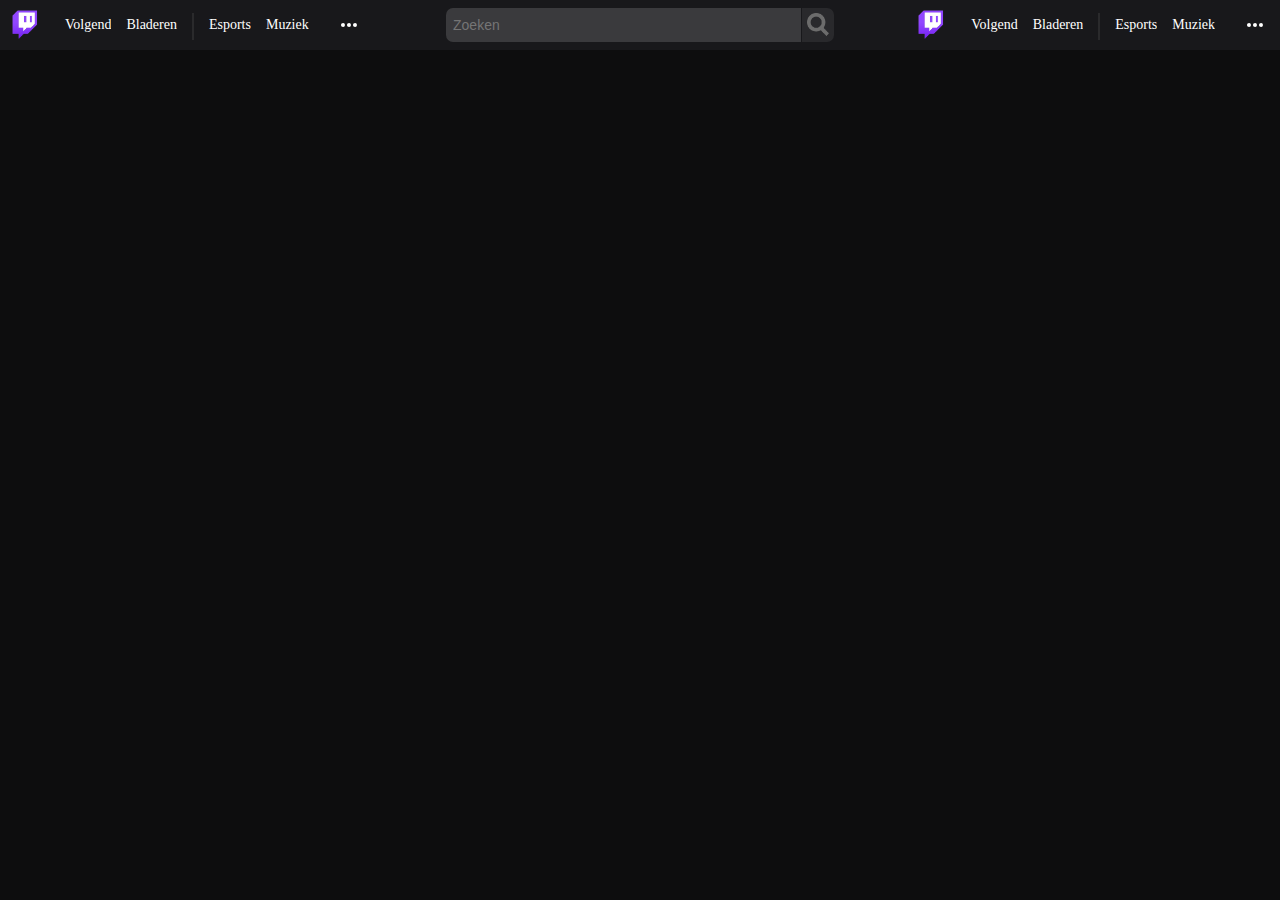
==== index.html @ ad82721d "Add files via upload" ====
<!DOCTYPE html>
<html lang="nl">
  <head>
    <meta charset="UTF-8" />
    <meta name="author" content="jouw naam" />
    <meta name="viewport" content="width=device-width, initial-scale=1" />
    <link rel="icon" href="images/Twitch_Logo.png" type="image/x-icon" />
    <title>Frontend Design: Twitch</title>

    <link href="styles/style.css" rel="stylesheet" />
  </head>

  <body>
    <header>
      <nav>
        <ul>
          <li>
            <a href="index.html"><img src="images/Twitch_Logo.png" /></a>
          </li>
          <li><a href="#">Volgend</a></li>
          <li><a href="#">Bladeren</a></li>
          <li><div></div></li>
          <li><a href="#">Esports</a></li>
          <li><a href="#">Muziek</a></li>
          <li>
            <a href="#"
              ><img class="dropdown" src="images/Three_Dots_Icon.png"
            /></a>
          </li>
        </ul>
      </nav>

      <form role="search" action="#">
        <input
          type="search"
          name="search"
          id="search"
          placeholder="Zoeken"
          autocomplete="off"
          aria-label="zoeken"
        />
        <a href="#"><img src="images/Search_Icon.png" type="submit"></img></a>
	  </form>
	  
	  <nav>
        <ul>
          <li>
            <a href="index.html"><img src="images/Twitch_Logo.png" /></a>
          </li>
          <li><a href="#">Volgend</a></li>
          <li><a href="#">Bladeren</a></li>
          <li><div></div></li>
          <li><a href="#">Esports</a></li>
          <li><a href="#">Muziek</a></li>
          <li>
            <a href="#"
              ><img class="dropdown" src="images/Three_Dots_Icon.png"
            /></a>
          </li>
        </ul>
      </nav>
    </header>
    <script src="scripts/script.js"></script>
  </body>
</html>
---- styles/style.css ----
/* CSS Document */
*,
*::after,
*::before {
  box-sizing: border-box;
}

@font-face {
  font-family: Roobert;
  src: url("https://static.twitchcdn.net/assets/Roobert-Regular-3fe213a3618624fd7b71.woff2")
      format("woff2"),
    url("https://static.twitchcdn.net/assets/Roobert-Regular-014ea096b0f865fa4dd9.woff")
      format("woff");
  font-weight: 400;
}

@font-face {
  font-family: Roobert;
  src: url("https://static.twitchcdn.net/assets/Roobert-SemiBold-df85158a0012c224b021.woff2")
      format("woff2"),
    url("https://static.twitchcdn.net/assets/Roobert-SemiBold-48a406bf82c48cfaa849.woff")
      format("woff");
  font-weight: 600;
}

@font-face {
  font-family: Roobert;
  src: url("https://static.twitchcdn.net/assets/Roobert-Bold-7fda562c82c09fbabec2.woff2")
      format("woff2"),
    url("https://static.twitchcdn.net/assets/Roobert-Bold-e1ed2e0bbb575f1a395b.woff")
      format("woff");
  font-weight: 700;
}

header {
  display: flex;
  flex-wrap: nowrap;
}

header a img {
  width: 40px;
  height: 40px;
  margin: 5px;
}

header div {
  border: 0.5px solid hsla(0, 0%, 100%, 0.08);
  background-color: #18181b;
  height: 80%;
  margin-top: -0.2rem;
}

header nav ul {
  max-height: 50px;
  margin: 0;
  padding: 0;
  list-style: none;
  display: flex;
}

header nav li {
  font-size: 14px;
  text-align: center;
  background-color: #18181b;
  font-family: Roobert;
}

header nav li:nth-of-type(1n + 2) {
  position: relative;
  padding-top: 16.5px;
}

header nav li + li {
  padding-left: 15px;
}

header nav a {
  color: white;
  text-decoration: none;
}

header nav a:hover {
  color: #a970ff;
}

.dropdown {
  margin-top: -0.7rem;
}

.dropdown:hover {
  background-color: #3a3a3d;
  border-radius: 8px;
}

header form {
  padding: 0.5em;
  background-color: #18181b;
  display: flex;
  justify-content: center;
  flex-grow: 1;
  max-height: 50px;
}

input,
a {
  font-size: 1em;
  -webkit-appearance: none;
  appearance: none;
  border: none;
}

header form input {
  width: 355px;
  font-size: 14px;
  min-width: 105px;
  line-height: 2em;
  background-color: #3a3a3d;
  color: white;
  padding: 0 0.5em;
  border-radius: 7px 0px 0px 7px;
  margin-right: 1px;
}

header form input:focus {
  border: 2px solid #a970ff;
  background-color: black;
}

header form a {
  background-color: #29292c;
  border-radius: 0px 7px 7px 0px;
  cursor: not-allowed;
}

header form img {
  width: 70%;
  height: 70%;
  max-width: 25px;
}

body {
  margin: 0;
  background-color: #0d0d0e;
}

/* 
Paars         #9147ff #a970ff
Donker grijs  #0e0e10
Grijs         rgba(24, 24, 27, 0.9)
*/
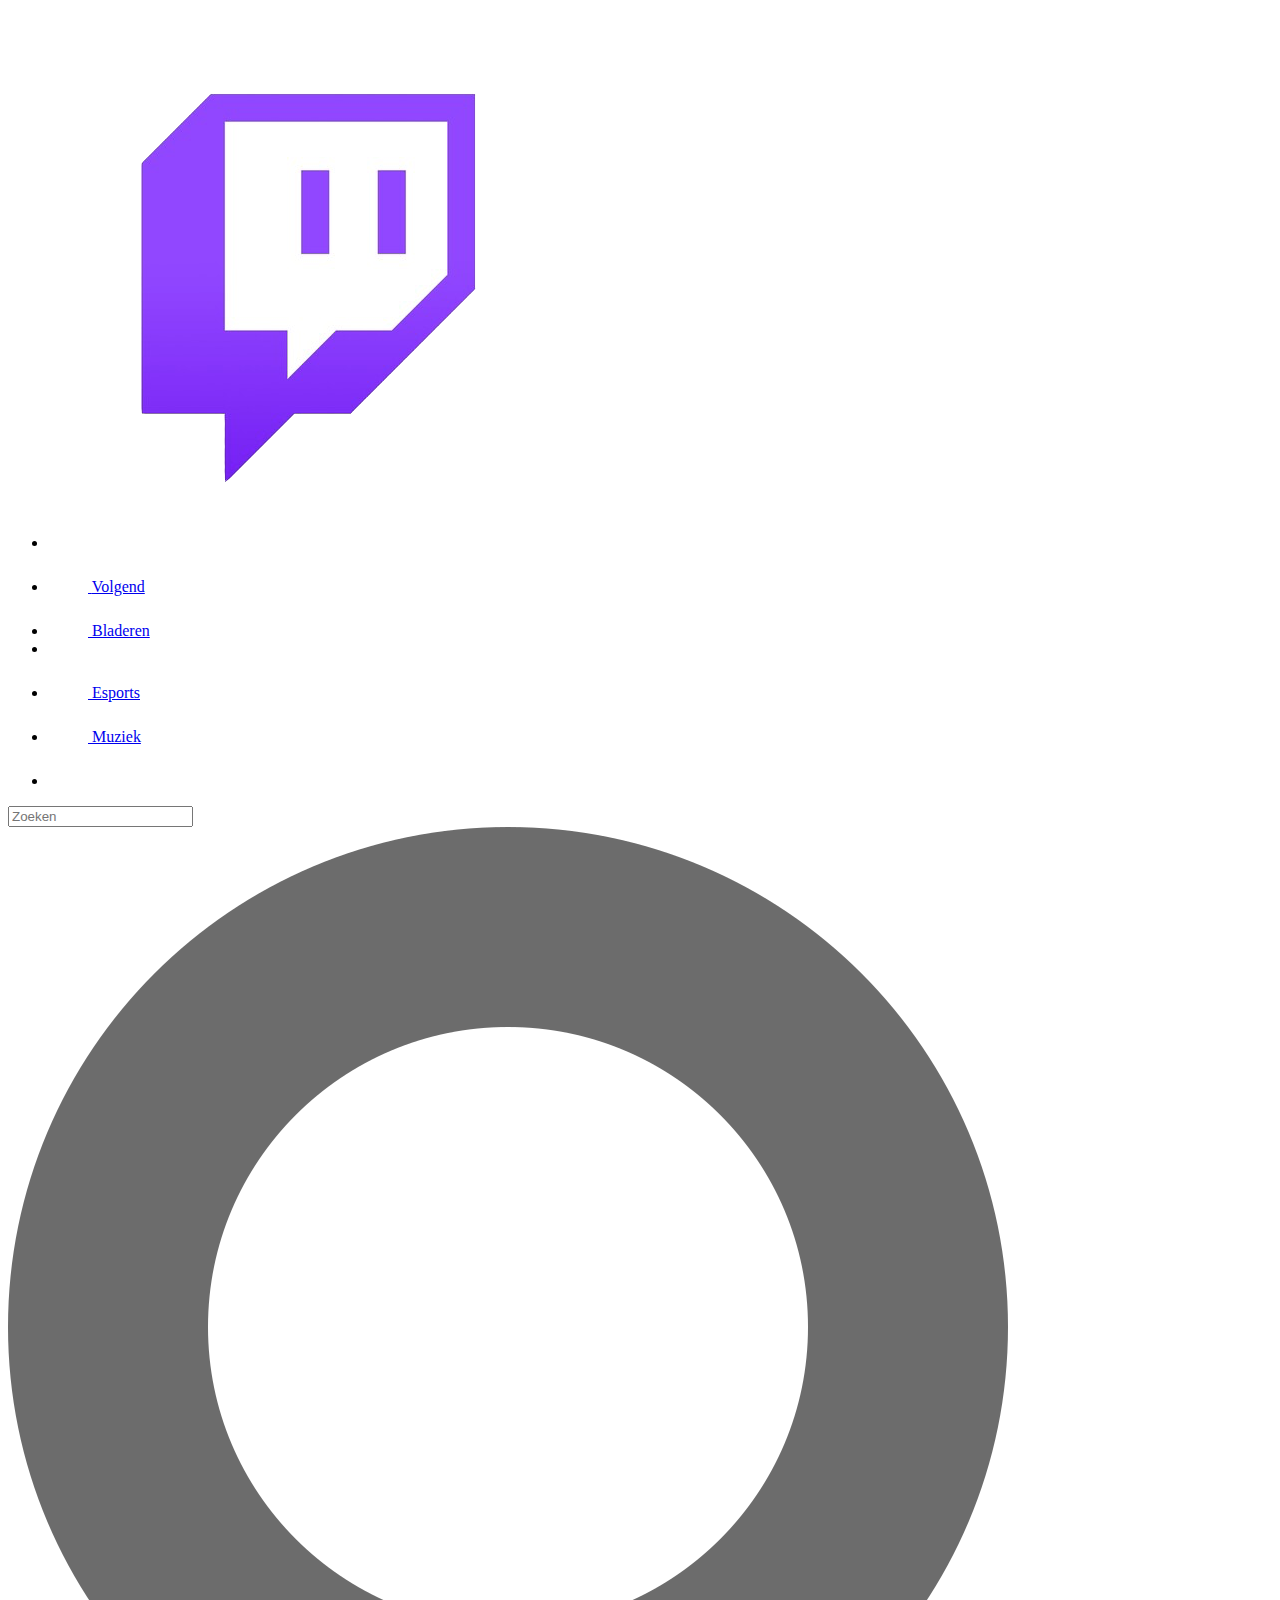
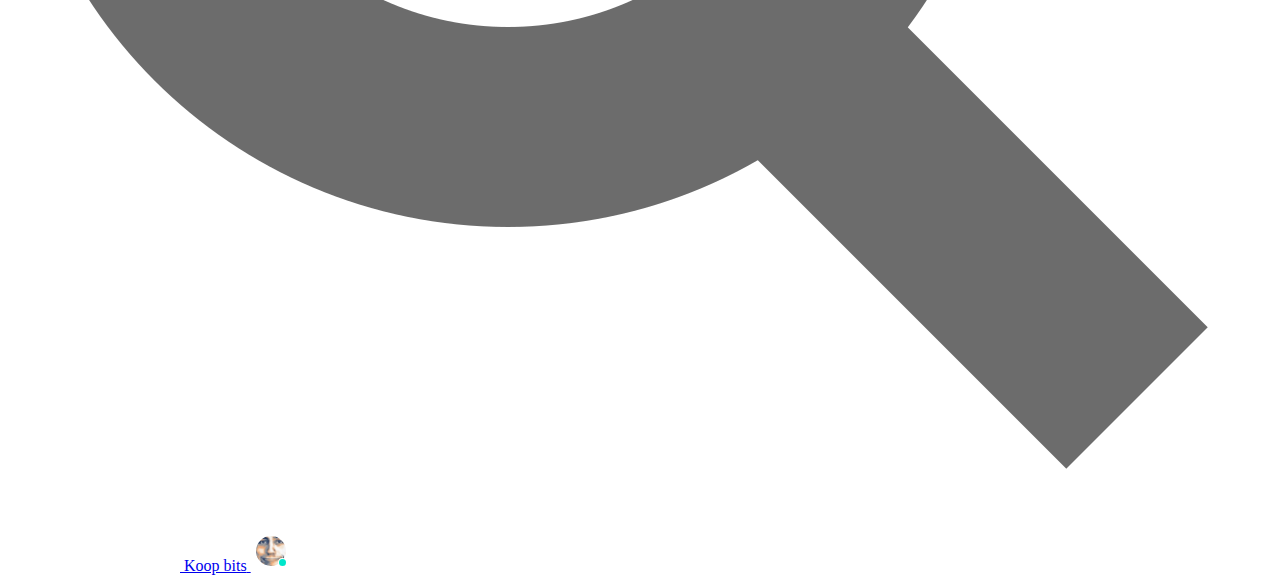
==== commit 1da29a12: "Add files via upload" ====
--- a/index.html
+++ b/index.html
@@ -4,7 +4,7 @@
     <meta charset="UTF-8" />
     <meta name="author" content="jouw naam" />
     <meta name="viewport" content="width=device-width, initial-scale=1" />
-    <link rel="icon" href="images/Twitch_Logo.png" type="image/x-icon" />
+    <link rel="icon" href="images/Twitch_Icon.png" type="image/x-icon" />
     <title>Frontend Design: Twitch</title>
 
     <link href="styles/style.css" rel="stylesheet" />
@@ -17,11 +17,23 @@
           <li>
             <a href="index.html"><img src="images/Twitch_Logo.png" /></a>
           </li>
-          <li><a href="#">Volgend</a></li>
-          <li><a href="#">Bladeren</a></li>
-          <li><div></div></li>
-          <li><a href="#">Esports</a></li>
-          <li><a href="#">Muziek</a></li>
+          <li><a href="#">
+            <img class="nav_icons" src="images/Volgend.svg"/>
+            <span>Volgend</span>
+          </a></li>
+          <li><a href="#">
+            <img class="nav_icons" src="images/Bladeren.svg"/>
+            <span>Bladeren</span>
+          </a></li>
+          <li><div class="streepje"></div></li>
+          <li><a href="#">
+            <img class="nav_icons" src="images/Esports.svg"/>
+            <span>Esports</span>
+          </a></li>
+          <li><a href="#">
+            <img class="nav_icons" src="images/Muziek.svg"/>
+            <span>Muziek</span>
+          </a></li>
           <li>
             <a href="#"
               ><img class="dropdown" src="images/Three_Dots_Icon.png"
@@ -40,25 +52,17 @@
           aria-label="zoeken"
         />
         <a href="#"><img src="images/Search_Icon.png" type="submit"></img></a>
-	  </form>
-	  
-	  <nav>
-        <ul>
-          <li>
-            <a href="index.html"><img src="images/Twitch_Logo.png" /></a>
-          </li>
-          <li><a href="#">Volgend</a></li>
-          <li><a href="#">Bladeren</a></li>
-          <li><div></div></li>
-          <li><a href="#">Esports</a></li>
-          <li><a href="#">Muziek</a></li>
-          <li>
-            <a href="#"
-              ><img class="dropdown" src="images/Three_Dots_Icon.png"
-            /></a>
-          </li>
-        </ul>
-      </nav>
+    </form>
+      <div class="icon_menu">
+        <a href="#"><img src="images/Kroon.svg"/></a>
+        <a href="#"><img src="images/Bel.svg"/></a>
+        <a href="#"><img src="images/Dm.svg"/></a>
+        <a href="#">
+          <img src="images/Bits.svg"/>
+          <span>Koop bits</span>
+        </a>
+        <a href="#"><img src="images/Profiel.svg"/></a>
+      </div>
     </header>
     <script src="scripts/script.js"></script>
   </body>
--- a/styles/style.css
+++ b/styles/style.css
@@ -1,4 +1,3 @@
-/* CSS Document */
 *,
 *::after,
 *::before {
@@ -32,119 +31,521 @@
   font-weight: 700;
 }
 
-header {
-  display: flex;
-  flex-wrap: nowrap;
-}
-
-header a img {
-  width: 40px;
-  height: 40px;
-  margin: 5px;
-}
-
-header div {
-  border: 0.5px solid hsla(0, 0%, 100%, 0.08);
-  background-color: #18181b;
-  height: 80%;
-  margin-top: -0.2rem;
-}
-
-header nav ul {
-  max-height: 50px;
-  margin: 0;
-  padding: 0;
-  list-style: none;
-  display: flex;
-}
-
-header nav li {
-  font-size: 14px;
-  text-align: center;
-  background-color: #18181b;
-  font-family: Roobert;
-}
-
-header nav li:nth-of-type(1n + 2) {
-  position: relative;
-  padding-top: 16.5px;
-}
-
-header nav li + li {
-  padding-left: 15px;
-}
-
-header nav a {
-  color: white;
-  text-decoration: none;
-}
-
-header nav a:hover {
-  color: #a970ff;
-}
-
-.dropdown {
-  margin-top: -0.7rem;
-}
-
-.dropdown:hover {
-  background-color: #3a3a3d;
-  border-radius: 8px;
-}
-
-header form {
-  padding: 0.5em;
-  background-color: #18181b;
-  display: flex;
-  justify-content: center;
-  flex-grow: 1;
-  max-height: 50px;
-}
-
-input,
-a {
-  font-size: 1em;
-  -webkit-appearance: none;
-  appearance: none;
-  border: none;
-}
-
-header form input {
-  width: 355px;
-  font-size: 14px;
-  min-width: 105px;
-  line-height: 2em;
-  background-color: #3a3a3d;
-  color: white;
-  padding: 0 0.5em;
-  border-radius: 7px 0px 0px 7px;
-  margin-right: 1px;
-}
-
-header form input:focus {
-  border: 2px solid #a970ff;
-  background-color: black;
-}
-
-header form a {
-  background-color: #29292c;
-  border-radius: 0px 7px 7px 0px;
-  cursor: not-allowed;
-}
-
-header form img {
-  width: 70%;
-  height: 70%;
-  max-width: 25px;
-}
-
-body {
-  margin: 0;
-  background-color: #0d0d0e;
-}
-
-/* 
-Paars         #9147ff #a970ff
-Donker grijs  #0e0e10
-Grijs         rgba(24, 24, 27, 0.9)
-*/
+@media screen and(max-width: 719px) {
+  header {
+    display: flex;
+    flex-wrap: nowrap;
+  }
+
+  header a img {
+    width: 40px;
+    height: 40px;
+    margin: 5px;
+  }
+
+  .streepje {
+    border: 0.5px solid hsla(0, 0%, 100%, 0.08);
+    background-color: #18181b;
+    height: 60%;
+  }
+
+  header nav ul {
+    max-height: 50px;
+    margin: 0;
+    padding: 0;
+    list-style: none;
+    display: flex;
+  }
+
+  header nav li {
+    display: flex;
+    align-items: center;
+    font-size: 18px;
+    text-align: center;
+    background-color: #18181b;
+    font-family: Roobert;
+  }
+
+  header nav li:nth-of-type(7) {
+    position: relative;
+    padding-top: 22px;
+  }
+
+  header nav li + li {
+    padding-left: 30px;
+  }
+
+  nav span {
+    display: none;
+  }
+
+  .nav_icons {
+    width: 25px;
+    height: 25px;
+  }
+
+  header nav a {
+    color: white;
+    text-decoration: none;
+  }
+
+  header nav a:hover {
+    color: #a970ff;
+  }
+
+  .dropdown {
+    margin-top: -0.7rem;
+  }
+
+  .dropdown:hover {
+    background-color: #3a3a3d;
+    border-radius: 8px;
+  }
+
+  header form {
+    padding: 0.5em;
+    background-color: #18181b;
+    display: flex;
+    justify-content: center;
+    flex-grow: 1;
+    max-height: 50px;
+  }
+
+  input,
+  a {
+    font-size: 1em;
+    -webkit-appearance: none;
+    appearance: none;
+    border: none;
+  }
+
+  header form input {
+    width: 50%;
+    font-size: 14px;
+    min-width: 105px;
+    max-width: 355px;
+    line-height: 2em;
+    background-color: #3a3a3d;
+    color: rgb(165, 165, 165);
+    padding: 0 0.5em;
+    border-radius: 7px 0px 0px 7px;
+    margin-right: 1px;
+    padding-left: 12px;
+    display: none;
+  }
+
+  header form input:focus {
+    border: 2px solid #a970ff;
+    background-color: black;
+  }
+
+  header form a {
+    background-color: #29292c;
+    border-radius: 0px 7px 7px 0px;
+    cursor: not-allowed;
+  }
+
+  header form img {
+    width: 70%;
+    height: 70%;
+    max-width: 25px;
+    min-width: 22px;
+  }
+
+  .icon_menu {
+    display: flex;
+    justify-content: flex - end;
+    align-items: center;
+    text-align: center;
+    color: white;
+    text-decoration: none;
+    height: 50px;
+    padding-left: 10px;
+    font-size: 14px;
+    font-family: Roobert;
+    background-color: #18181b;
+  }
+
+  .icon_menu img {
+    width: 20px;
+    height: 20px;
+  }
+
+  /*
+a:nth-child(5) {
+  background-color: red;
+} */
+
+  .icon_menu a + a {
+    margin-left: 10px;
+  }
+
+  .icon_menu a:hover:nth-child(-n + 3) {
+    background-color: #3a3a3d;
+    border-radius: 8px;
+  }
+
+  .icon_menu:nth-child(4) {
+    display: flex;
+    font-size: 12px;
+    font-weight: 600;
+    align-items: center;
+    padding: 0px 8px 0px 0px;
+    background-color: #3a3a3d;
+    text-decoration: none;
+    color: white;
+    border-radius: 8px;
+  }
+
+  .icon_menu a:hover:nth-child(4) {
+    background-color: #4b4b4d;
+    display: none;
+  }
+
+  body {
+    margin: 0;
+    background-color: #0d0d0e;
+  }
+}
+
+@media screen and(min-width: 720px) and(max-width: 1080px) {
+  header {
+    display: flex;
+    flex-wrap: nowrap;
+  }
+
+  header a img {
+    width: 40px;
+    height: 40px;
+    margin: 5px;
+  }
+
+  .streepje {
+    border: 0.5px solid hsla(0, 0%, 100%, 0.08);
+    background-color: #18181b;
+    height: 60%;
+  }
+
+  header nav ul {
+    max-height: 50px;
+    margin: 0;
+    padding: 0;
+    list-style: none;
+    display: flex;
+  }
+
+  header nav li {
+    display: flex;
+    align-items: center;
+    font-size: 18px;
+    text-align: center;
+    background-color: #18181b;
+    font-family: Roobert;
+  }
+
+  header nav li:nth-of-type(7) {
+    position: relative;
+    padding-top: 22px;
+  }
+
+  header nav li + li {
+    padding-left: 30px;
+  }
+
+  .nav_icons {
+    display: none;
+  }
+
+  header nav a {
+    color: white;
+    text-decoration: none;
+  }
+
+  header nav a:hover {
+    color: #a970ff;
+  }
+
+  .dropdown {
+    margin-top: -0.7rem;
+  }
+
+  .dropdown:hover {
+    background-color: #3a3a3d;
+    border-radius: 8px;
+  }
+
+  header form {
+    padding: 0.5em;
+    background-color: #18181b;
+    display: flex;
+    justify-content: center;
+    flex-grow: 1;
+    max-height: 50px;
+  }
+
+  input,
+  a {
+    font-size: 1em;
+    -webkit-appearance: none;
+    appearance: none;
+    border: none;
+  }
+
+  header form input {
+    width: 50%;
+    font-size: 14px;
+    min-width: 105px;
+    max-width: 355px;
+    line-height: 2em;
+    background-color: #3a3a3d;
+    color: rgb(165, 165, 165);
+    padding: 0 0.5em;
+    border-radius: 7px 0px 0px 7px;
+    margin-right: 1px;
+    padding-left: 12px;
+  }
+
+  header form input:focus {
+    border: 2px solid #a970ff;
+    background-color: black;
+  }
+
+  header form a {
+    background-color: #29292c;
+    border-radius: 0px 7px 7px 0px;
+    cursor: not-allowed;
+  }
+
+  header form img {
+    width: 70%;
+    height: 70%;
+    max-width: 25px;
+    min-width: 22px;
+  }
+
+  .icon_menu {
+    display: flex;
+    justify-content: flex - end;
+    align-items: center;
+    text-align: center;
+    color: white;
+    text-decoration: none;
+    height: 50px;
+    padding-left: 10px;
+    font-size: 14px;
+    font-family: Roobert;
+    background-color: #18181b;
+  }
+
+  .icon_menu img {
+    width: 20px;
+    height: 20px;
+  }
+
+  /*
+a:nth-child(5) {
+  background-color: red;
+} */
+
+  .icon_menu a + a {
+    margin-left: 10px;
+  }
+
+  .icon_menu a:hover:nth-child(-n + 3) {
+    background-color: #3a3a3d;
+    border-radius: 8px;
+  }
+
+  .icon_menu:nth-child(4) {
+    display: flex;
+    font-size: 12px;
+    font-weight: 600;
+    align-items: center;
+    text-decoration: none;
+    color: white;
+    border-radius: 8px;
+  }
+
+  .icon_menu span {
+    display: none;
+  }
+
+  .icon_menu a:hover:nth-child(4) {
+    background-color: #3a3a3d;
+  }
+}
+
+@media screen and(min-width: 1081px) {
+  header {
+    display: flex;
+    flex-wrap: nowrap;
+  }
+
+  header a img {
+    width: 40px;
+    height: 40px;
+    margin: 5px;
+  }
+
+  .streepje {
+    border: 0.5px solid hsla(0, 0%, 100%, 0.08);
+    background-color: #18181b;
+    height: 60%;
+  }
+
+  header nav ul {
+    max-height: 50px;
+    margin: 0;
+    padding: 0;
+    list-style: none;
+    display: flex;
+  }
+
+  header nav li {
+    display: flex;
+    align-items: center;
+    font-size: 18px;
+    text-align: center;
+    background-color: #18181b;
+    font-family: Roobert;
+  }
+
+  header nav li:nth-of-type(7) {
+    position: relative;
+    padding-top: 22px;
+  }
+
+  header nav li + li {
+    padding-left: 30px;
+  }
+
+  .nav_icons {
+    display: none;
+  }
+
+  header nav a {
+    color: white;
+    text-decoration: none;
+  }
+
+  header nav a:hover {
+    color: #a970ff;
+  }
+
+  .dropdown {
+    margin-top: -0.7rem;
+  }
+
+  .dropdown:hover {
+    background-color: #3a3a3d;
+    border-radius: 8px;
+  }
+
+  header form {
+    padding: 0.5em;
+    background-color: #18181b;
+    display: flex;
+    justify-content: center;
+    flex-grow: 1;
+    max-height: 50px;
+  }
+
+  input,
+  a {
+    font-size: 1em;
+    -webkit-appearance: none;
+    appearance: none;
+    border: none;
+  }
+
+  header form input {
+    width: 50%;
+    font-size: 14px;
+    min-width: 105px;
+    max-width: 355px;
+    line-height: 2em;
+    background-color: #3a3a3d;
+    color: rgb(165, 165, 165);
+    padding: 0 0.5em;
+    border-radius: 7px 0px 0px 7px;
+    margin-right: 1px;
+    padding-left: 12px;
+  }
+
+  header form input:focus {
+    border: 2px solid #a970ff;
+    background-color: black;
+  }
+
+  header form a {
+    background-color: #29292c;
+    border-radius: 0px 7px 7px 0px;
+    cursor: not-allowed;
+  }
+
+  header form img {
+    width: 70%;
+    height: 70%;
+    max-width: 25px;
+    min-width: 22px;
+  }
+
+  .icon_menu {
+    display: flex;
+    justify-content: flex - end;
+    align-items: center;
+    text-align: center;
+    color: white;
+    text-decoration: none;
+    height: 50px;
+    padding-left: 10px;
+    font-size: 14px;
+    font-family: Roobert;
+    background-color: #18181b;
+  }
+
+  .icon_menu img {
+    width: 20px;
+    height: 20px;
+  }
+
+  /*
+a:nth-child(5) {
+  background-color: red;
+} */
+
+  .icon_menu a + a {
+    margin-left: 10px;
+  }
+
+  .icon_menu a:nth-child(-n + 3) {
+    padding: 0.1rem;
+  }
+
+  .icon_menu a:hover:nth-child(-n + 3) {
+    background-color: #3a3a3d;
+    border-radius: 8px;
+    padding: 0.1rem;
+  }
+
+  .icon_menu:nth-child(4) {
+    display: flex;
+    font-size: 12px;
+    font-weight: 600;
+    align-items: center;
+    padding: 0px 8px 0px 0px;
+    background-color: #3a3a3d;
+    text-decoration: none;
+    color: white;
+    border-radius: 8px;
+  }
+
+  .icon_menu a:hover:nth-child(4) {
+    background-color: #4b4b4d;
+  }
+
+  body {
+    margin: 0;
+    background-color: #0d0d0e;
+  }
+}
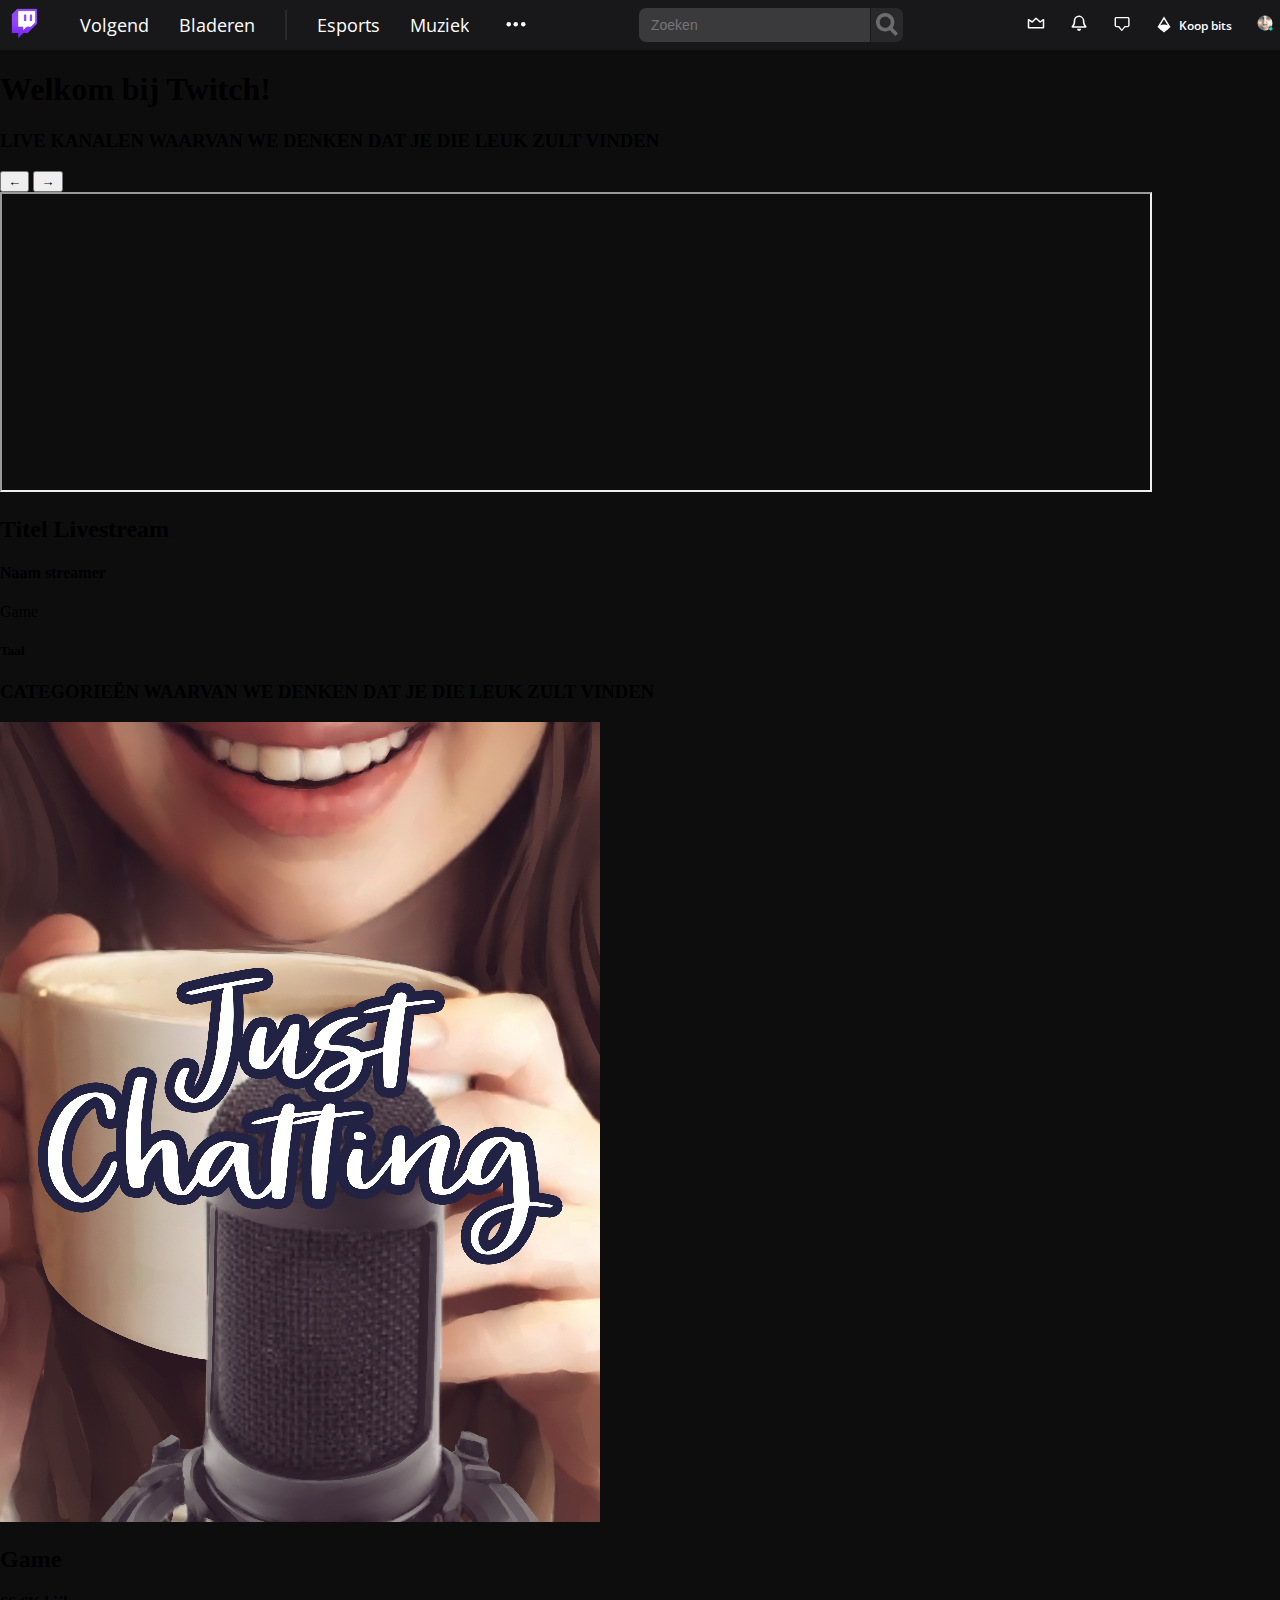
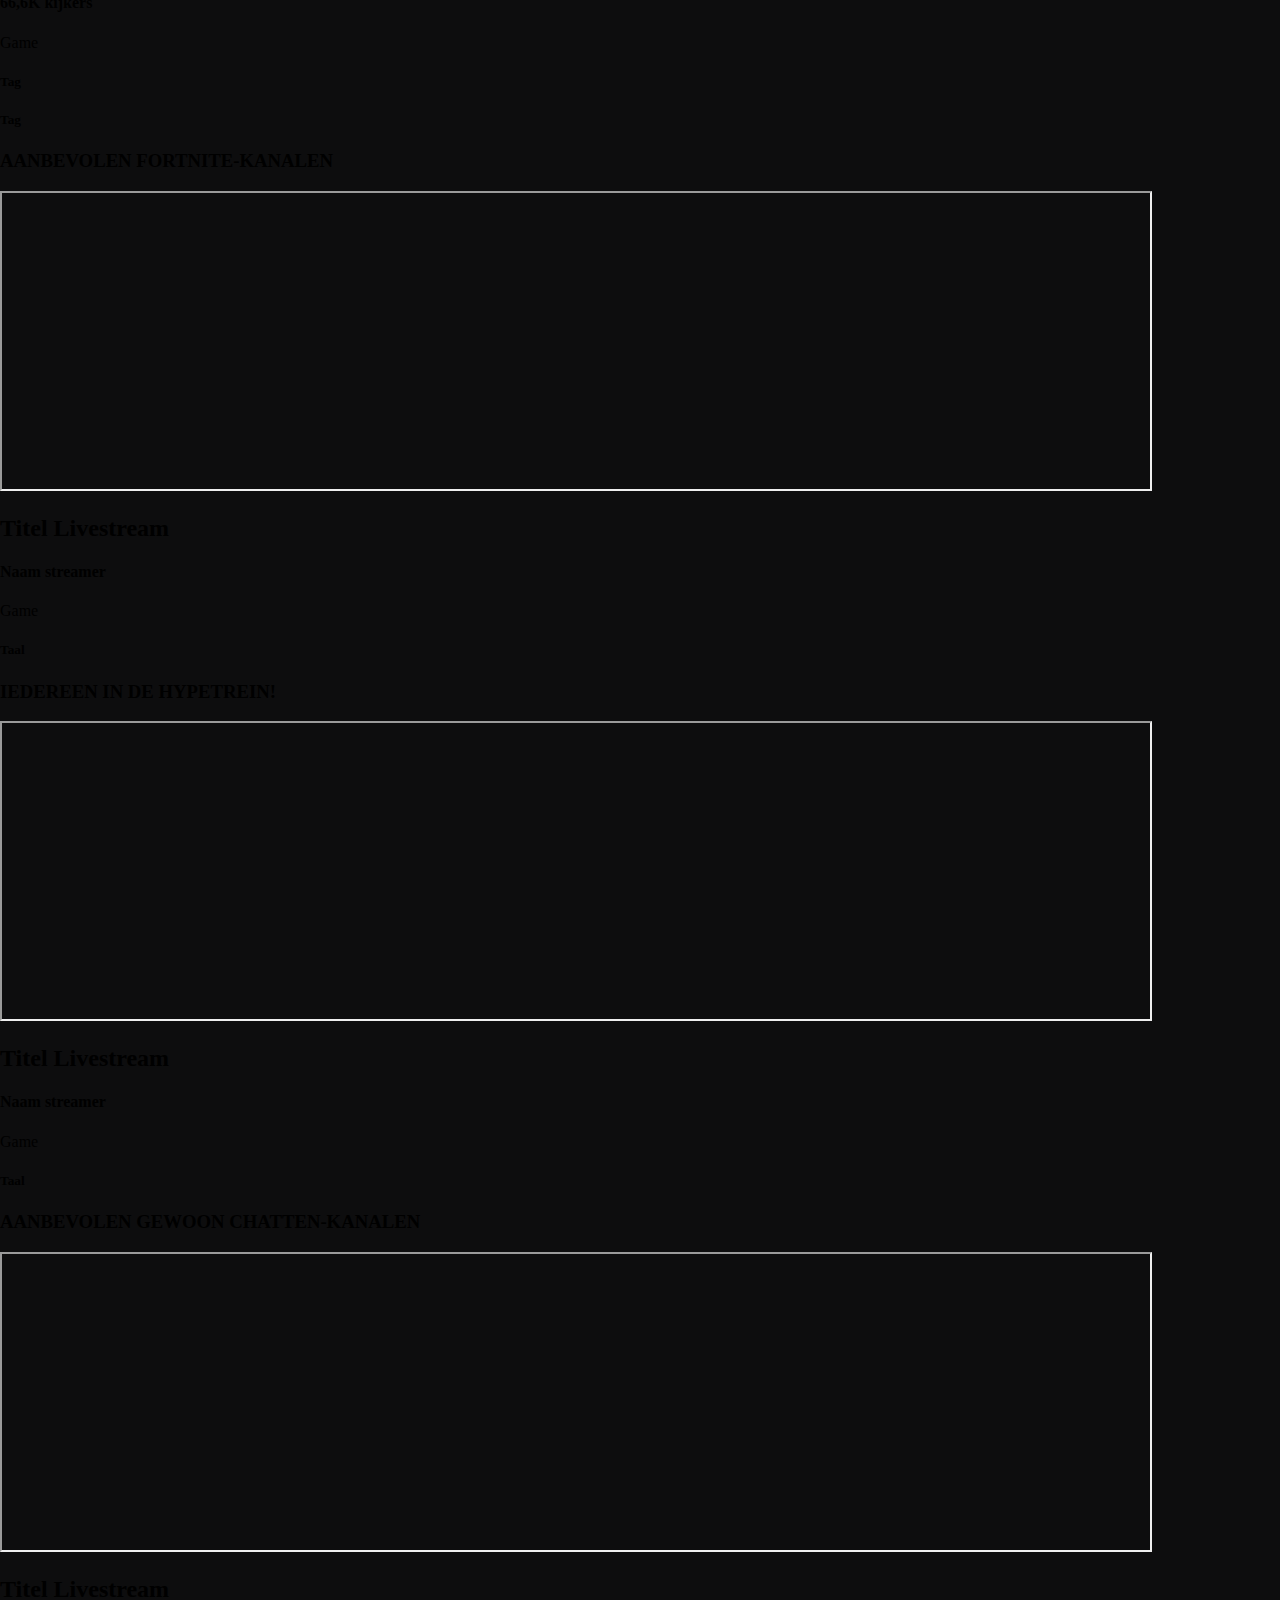
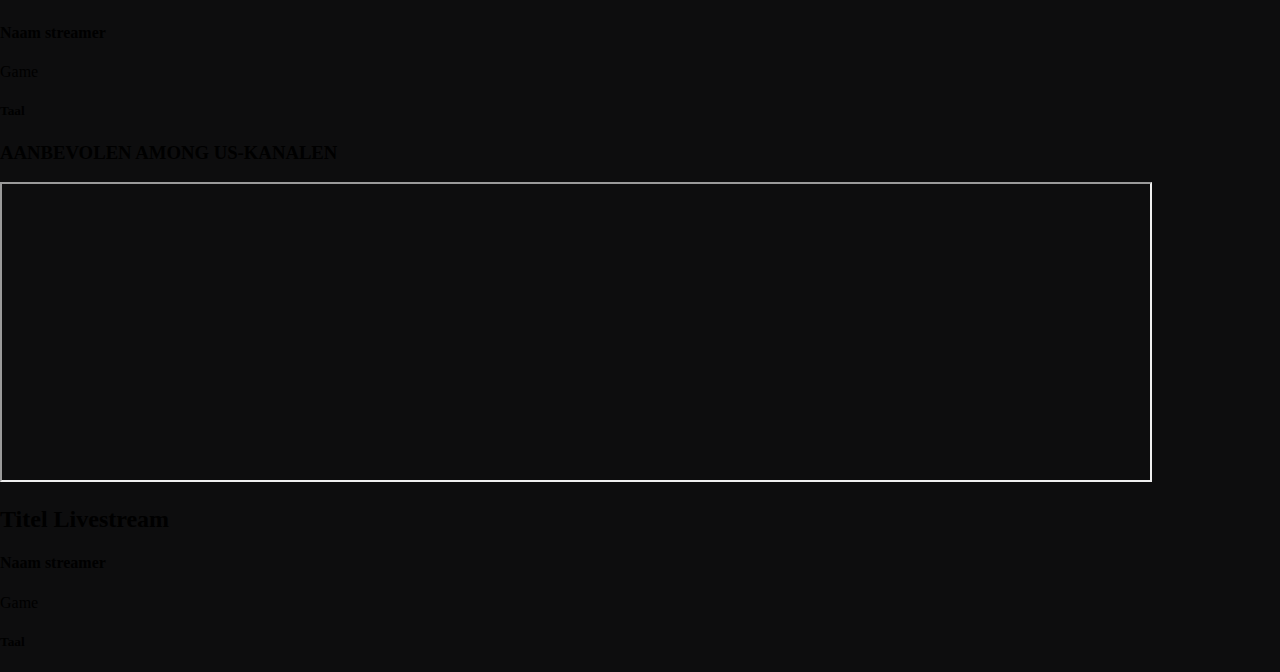
==== commit 4e1b54f8: "Add files via upload" ====
--- a/index.html
+++ b/index.html
@@ -6,7 +6,7 @@
     <meta name="viewport" content="width=device-width, initial-scale=1" />
     <link rel="icon" href="images/Twitch_Icon.png" type="image/x-icon" />
     <title>Frontend Design: Twitch</title>
-
+    <link href="https://fonts.googleapis.com/css2?family=Open+Sans:wght@400;600;700&display=swap" rel="stylesheet"> 
     <link href="styles/style.css" rel="stylesheet" />
   </head>
 
@@ -21,7 +21,7 @@
             <img class="nav_icons" src="images/Volgend.svg"/>
             <span>Volgend</span>
           </a></li>
-          <li><a href="#">
+          <li><a href="bladeren.html">
             <img class="nav_icons" src="images/Bladeren.svg"/>
             <span>Bladeren</span>
           </a></li>
@@ -36,7 +36,7 @@
           </a></li>
           <li>
             <a href="#"
-              ><img class="dropdown" src="images/Three_Dots_Icon.png"
+              ><img class="dropdown" src="images/Three_Dots_Icon.svg"
             /></a>
           </li>
         </ul>
@@ -64,6 +64,110 @@
         <a href="#"><img src="images/Profiel.svg"/></a>
       </div>
     </header>
+
+    <h1>Welkom bij Twitch!</h1>
+    <h3>LIVE KANALEN WAARVAN WE DENKEN DAT JE DIE LEUK ZULT VINDEN</h3>
+<button>←</button>
+<button>→</button> 
+<div class="video">
+<iframe
+    src="https://player.twitch.tv/?channel=greekgodx&parent=twitch.tv"
+    height="300em"
+    width="90%"
+    autoplay="true"
+    scrolling="no"
+    allowfullscreen="true">
+</iframe>
+<h2>Titel Livestream</h2>
+<h4>Naam streamer</h4>
+<p>Game</p>
+<h5>Taal</h5>
+</div>
+
+<h3>CATEGORIEËN WAARVAN WE DENKEN DAT JE DIE LEUK ZULT VINDEN</h3>
+
+<div class="categorie">
+<img src="images/Categorieën/Just Chatting.jpg">
+<h2>Game</h2>
+<h4>66,6K kijkers</h4>
+<p>Game</p>
+<h5>Tag</h5>
+<h5>Tag</h5>
+</div>
+
+<h3>AANBEVOLEN FORTNITE-KANALEN</h3>
+
+<div class="video">
+<iframe
+    src="https://player.twitch.tv/?channel=greekgodx&parent=twitch.tv"
+    height="300em"
+    width="90%"
+    autoplay="true"
+    scrolling="no"
+    allowfullscreen="true">
+</iframe>
+<h2>Titel Livestream</h2>
+<h4>Naam streamer</h4>
+<p>Game</p>
+<h5>Taal</h5>
+</div>
+
+<h3>IEDEREEN IN DE HYPETREIN!</h3>
+
+<div class="video">
+<iframe
+    src="https://player.twitch.tv/?channel=greekgodx&parent=twitch.tv"
+    height="300em"
+    width="90%"
+    autoplay="true"
+    scrolling="no"
+    allowfullscreen="true">
+</iframe>
+<h2>Titel Livestream</h2>
+<h4>Naam streamer</h4>
+<p>Game</p>
+<h5>Taal</h5>
+</div>
+
+<h3>AANBEVOLEN GEWOON CHATTEN-KANALEN</h3>
+
+<div class="video">
+<iframe
+    src="https://player.twitch.tv/?channel=greekgodx&parent=twitch.tv"
+    height="300em"
+    width="90%"
+    autoplay="true"
+    scrolling="no"
+    allowfullscreen="true">
+</iframe>
+<h2>Titel Livestream</h2>
+<h4>Naam streamer</h4>
+<p>Game</p>
+<h5>Taal</h5>
+</div>
+
+<h3>AANBEVOLEN AMONG US-KANALEN</h3>
+
+<div class="video">
+<iframe
+    src="https://player.twitch.tv/?channel=greekgodx&parent=twitch.tv"
+    height="300em"
+    width="90%"
+    autoplay="true"
+    scrolling="no"
+    allowfullscreen="true">
+</iframe>
+<h2>Titel Livestream</h2>
+<h4>Naam streamer</h4>
+<p>Game</p>
+<h5>Taal</h5>
+</div>
+
+
+
+
+
+
     <script src="scripts/script.js"></script>
   </body>
-</html>
+</html>--- a/styles/style.css
+++ b/styles/style.css
@@ -4,37 +4,56 @@
   box-sizing: border-box;
 }
 
-@font-face {
-  font-family: Roobert;
-  src: url("https://static.twitchcdn.net/assets/Roobert-Regular-3fe213a3618624fd7b71.woff2")
-      format("woff2"),
-    url("https://static.twitchcdn.net/assets/Roobert-Regular-014ea096b0f865fa4dd9.woff")
-      format("woff");
-  font-weight: 400;
-}
-
-@font-face {
-  font-family: Roobert;
-  src: url("https://static.twitchcdn.net/assets/Roobert-SemiBold-df85158a0012c224b021.woff2")
-      format("woff2"),
-    url("https://static.twitchcdn.net/assets/Roobert-SemiBold-48a406bf82c48cfaa849.woff")
-      format("woff");
-  font-weight: 600;
-}
-
-@font-face {
-  font-family: Roobert;
-  src: url("https://static.twitchcdn.net/assets/Roobert-Bold-7fda562c82c09fbabec2.woff2")
-      format("woff2"),
-    url("https://static.twitchcdn.net/assets/Roobert-Bold-e1ed2e0bbb575f1a395b.woff")
-      format("woff");
-  font-weight: 700;
-}
-
-@media screen and(max-width: 719px) {
+@media screen and (max-width: 719px) {
+  h1 {
+    font-family: "Open Sans", sans-serif;
+    color: white;
+    font-size: 32px;
+    margin-left: 2%;
+  }
+
+  h2 {
+    font-family: "Open Sans", sans-serif;
+    color: white;
+    font-size: 20px;
+    margin-left: 2%;
+  }
+
+  h3 {
+    font-family: "Open Sans", sans-serif;
+    color: rgb(165, 165, 165);
+    font-size: 10px;
+    margin-left: 2%;
+  }
+
+  h4 {
+    font-family: "Open Sans", sans-serif;
+    color: white;
+    font-size: 8px;
+    margin-left: 2%;
+  }
+
+  h5 {
+    font-family: "Open Sans", sans-serif;
+    color: rgb(165, 165, 165);
+    font-size: 7px;
+    background-color: #3a3a3d;
+    padding: 2px;
+    border-radius: 3px;
+    margin-left: 2%;
+  }
+
+  p {
+    font-family: "Open Sans", sans-serif;
+    color: rgb(165, 165, 165);
+    font-size: 8px;
+    margin-left: 2%;
+  }
+
   header {
     display: flex;
     flex-wrap: nowrap;
+    /* position: fixed; */
   }
 
   header a img {
@@ -63,12 +82,7 @@
     font-size: 18px;
     text-align: center;
     background-color: #18181b;
-    font-family: Roobert;
-  }
-
-  header nav li:nth-of-type(7) {
-    position: relative;
-    padding-top: 22px;
+    font-family: "Open Sans", sans-serif;
   }
 
   header nav li + li {
@@ -94,12 +108,20 @@
   }
 
   .dropdown {
-    margin-top: -0.7rem;
-  }
-
-  .dropdown:hover {
-    background-color: #3a3a3d;
-    border-radius: 8px;
+    width: 20px;
+    height: 20px;
+  }
+
+  header nav li:nth-of-type(7) a {
+    padding: 0.1rem;
+    display: flex;
+    align-items: center;
+  }
+
+  header nav li:nth-of-type(7) a:hover {
+    background-color: #3a3a3d;
+    border-radius: 8px;
+    padding: 0.2rem 0.1rem;
   }
 
   header form {
@@ -162,7 +184,7 @@
     height: 50px;
     padding-left: 10px;
     font-size: 14px;
-    font-family: Roobert;
+    font-family: "Open Sans", sans-serif;
     background-color: #18181b;
   }
 
@@ -185,20 +207,12 @@
     border-radius: 8px;
   }
 
-  .icon_menu:nth-child(4) {
-    display: flex;
-    font-size: 12px;
-    font-weight: 600;
-    align-items: center;
-    padding: 0px 8px 0px 0px;
-    background-color: #3a3a3d;
-    text-decoration: none;
-    color: white;
-    border-radius: 8px;
-  }
-
   .icon_menu a:hover:nth-child(4) {
-    background-color: #4b4b4d;
+    background-color: #3a3a3d;
+    border-radius: 8px;
+  }
+
+  .icon_menu span {
     display: none;
   }
 
@@ -206,9 +220,50 @@
     margin: 0;
     background-color: #0d0d0e;
   }
+
+  .video {
+    padding: 10px 0;
+    background-color: #18181b;
+  }
+
+  .categorieën {
+    display: flex;
+    flex-direction: row;
+    flex-wrap: wrap;
+  }
+
+  .categorieën div:nth-of-type(odd) {
+    margin: 0% 1% 2% 2%; /* top right bottom left */
+  }
+
+  .categorieën div:nth-of-type(even) {
+    margin: 0% 2% 2% 1%;
+  }
+
+  .categorie {
+    display: flex;
+    flex-direction: column;
+    align-items: flex-start;
+    flex-grow: 1;
+    flex-basis: 44%;
+    max-width: 50%;
+    background-color: #18181b;
+  }
+
+  .categorie img {
+    width: 100%;
+  }
+
+  iframe {
+    z-index: 0;
+  }
+
+  button {
+    display: none;
+  }
 }
 
-@media screen and(min-width: 720px) and(max-width: 1080px) {
+@media screen and (min-width: 720px) and (max-width: 1080px) {
   header {
     display: flex;
     flex-wrap: nowrap;
@@ -240,12 +295,7 @@
     font-size: 18px;
     text-align: center;
     background-color: #18181b;
-    font-family: Roobert;
-  }
-
-  header nav li:nth-of-type(7) {
-    position: relative;
-    padding-top: 22px;
+    font-family: "Open Sans", sans-serif;
   }
 
   header nav li + li {
@@ -266,12 +316,20 @@
   }
 
   .dropdown {
-    margin-top: -0.7rem;
-  }
-
-  .dropdown:hover {
-    background-color: #3a3a3d;
-    border-radius: 8px;
+    width: 20px;
+    height: 20px;
+  }
+
+  header nav li:nth-of-type(7) a {
+    padding: 0.1rem;
+    display: flex;
+    align-items: center;
+  }
+
+  header nav li:nth-of-type(7) a:hover {
+    background-color: #3a3a3d;
+    border-radius: 8px;
+    padding: 0.2rem 0.1rem;
   }
 
   header form {
@@ -325,7 +383,7 @@
 
   .icon_menu {
     display: flex;
-    justify-content: flex - end;
+    justify-content: flex-end;
     align-items: center;
     text-align: center;
     color: white;
@@ -333,7 +391,7 @@
     height: 50px;
     padding-left: 10px;
     font-size: 14px;
-    font-family: Roobert;
+    font-family: "Open Sans", sans-serif;
     background-color: #18181b;
   }
 
@@ -356,26 +414,45 @@
     border-radius: 8px;
   }
 
-  .icon_menu:nth-child(4) {
-    display: flex;
-    font-size: 12px;
-    font-weight: 600;
-    align-items: center;
-    text-decoration: none;
-    color: white;
-    border-radius: 8px;
-  }
-
   .icon_menu span {
     display: none;
   }
 
   .icon_menu a:hover:nth-child(4) {
     background-color: #3a3a3d;
+    border-radius: 8px;
+  }
+
+  body {
+    margin: 0;
+    background-color: #0d0d0e;
+  }
+
+  .video a {
+    position: absolute;
+    background-color: black;
+    text-decoration: none;
+    color: white;
+    opacity: 95%;
+    border-radius: 8px;
+    z-index: 1;
+    padding: 10px;
+  }
+
+  .video a .video a:first-of-type {
+    left: 0;
+  }
+
+  .video a .video a:last-of-type {
+    right: 0;
+  }
+
+  .video a:hover {
+    background-color: #3a3a3d;
   }
 }
 
-@media screen and(min-width: 1081px) {
+@media screen and (min-width: 1081px) {
   header {
     display: flex;
     flex-wrap: nowrap;
@@ -407,12 +484,7 @@
     font-size: 18px;
     text-align: center;
     background-color: #18181b;
-    font-family: Roobert;
-  }
-
-  header nav li:nth-of-type(7) {
-    position: relative;
-    padding-top: 22px;
+    font-family: "Open Sans", sans-serif;
   }
 
   header nav li + li {
@@ -433,12 +505,20 @@
   }
 
   .dropdown {
-    margin-top: -0.7rem;
-  }
-
-  .dropdown:hover {
-    background-color: #3a3a3d;
-    border-radius: 8px;
+    width: 20px;
+    height: 20px;
+  }
+
+  header nav li:nth-of-type(7) a {
+    padding: 0.1rem;
+    display: flex;
+    align-items: center;
+  }
+
+  header nav li:nth-of-type(7) a:hover {
+    background-color: #3a3a3d;
+    border-radius: 8px;
+    padding: 0.2rem 0.1rem;
   }
 
   header form {
@@ -500,7 +580,7 @@
     height: 50px;
     padding-left: 10px;
     font-size: 14px;
-    font-family: Roobert;
+    font-family: "Open Sans", sans-serif;
     background-color: #18181b;
   }
 
@@ -528,20 +608,19 @@
     padding: 0.1rem;
   }
 
-  .icon_menu:nth-child(4) {
+  .icon_menu a:nth-child(4) {
     display: flex;
     font-size: 12px;
     font-weight: 600;
     align-items: center;
     padding: 0px 8px 0px 0px;
-    background-color: #3a3a3d;
     text-decoration: none;
     color: white;
     border-radius: 8px;
   }
 
   .icon_menu a:hover:nth-child(4) {
-    background-color: #4b4b4d;
+    background-color: #3a3a3d;
   }
 
   body {
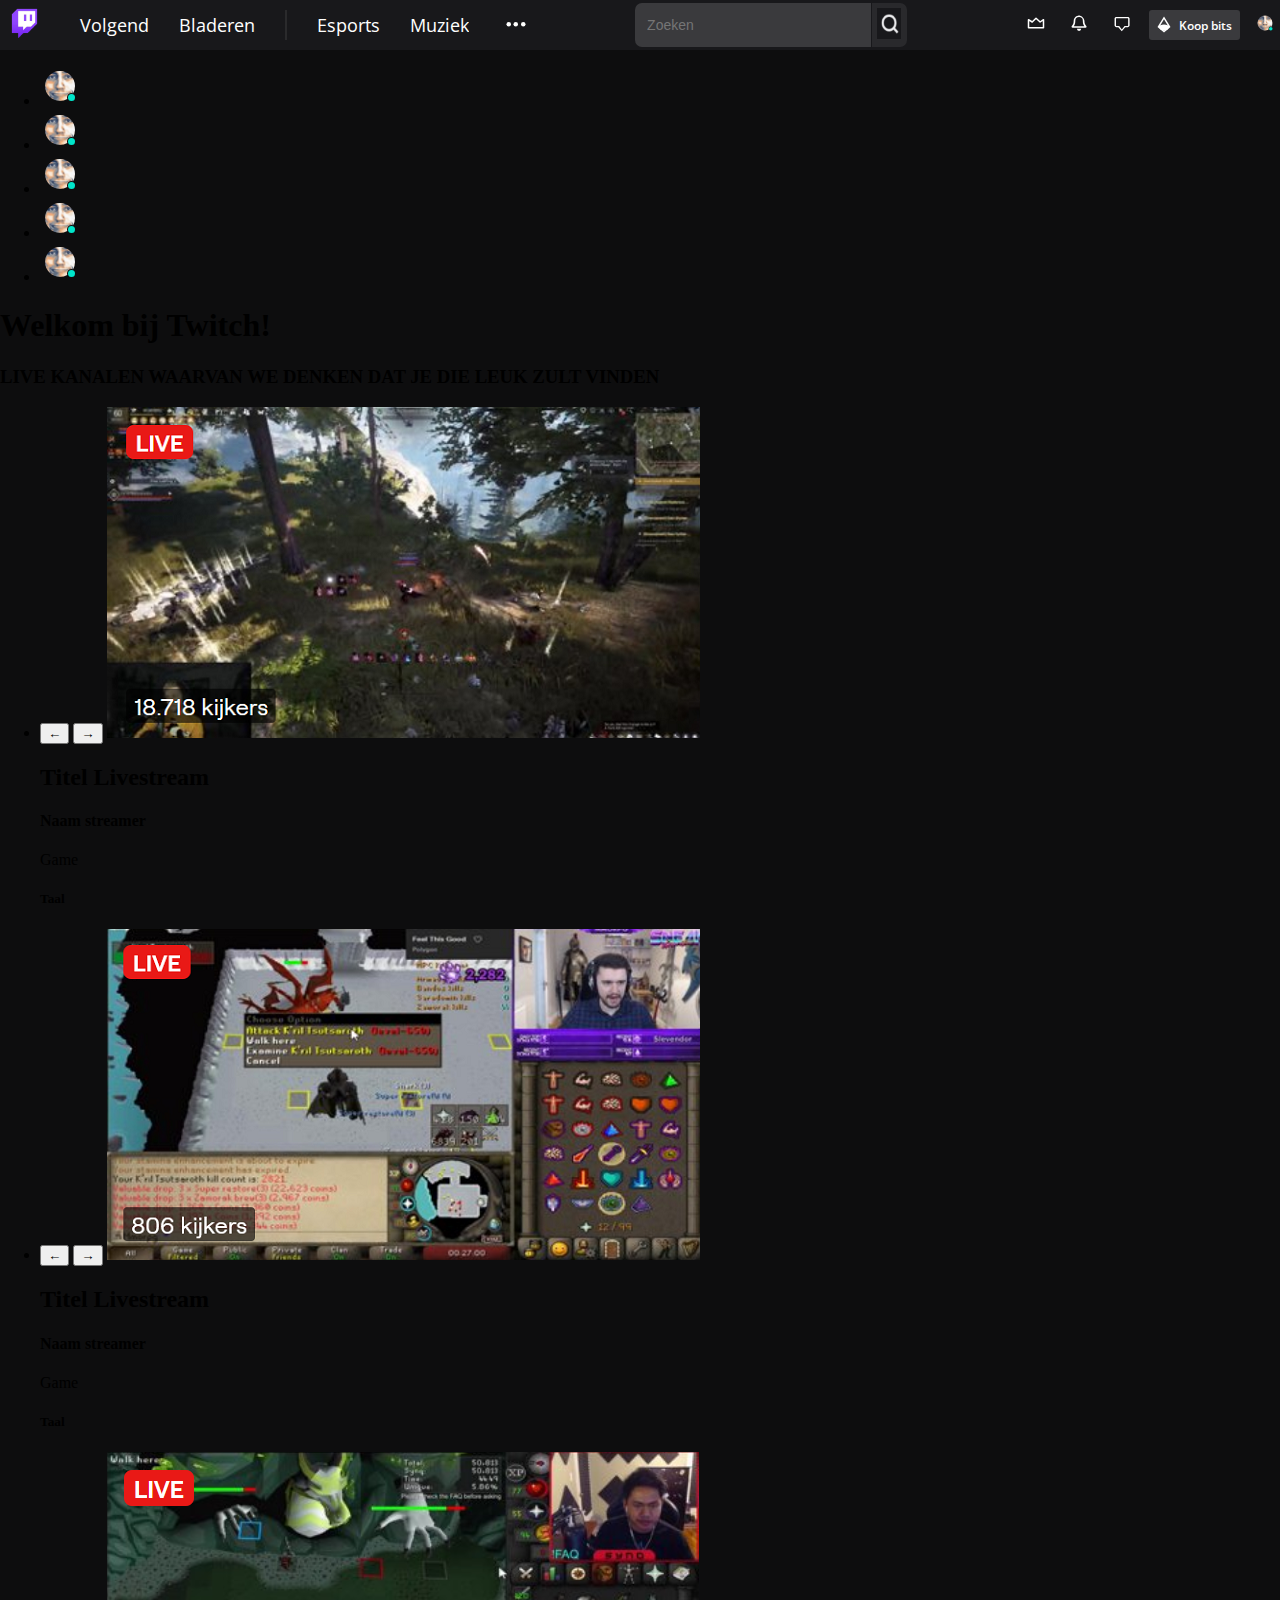
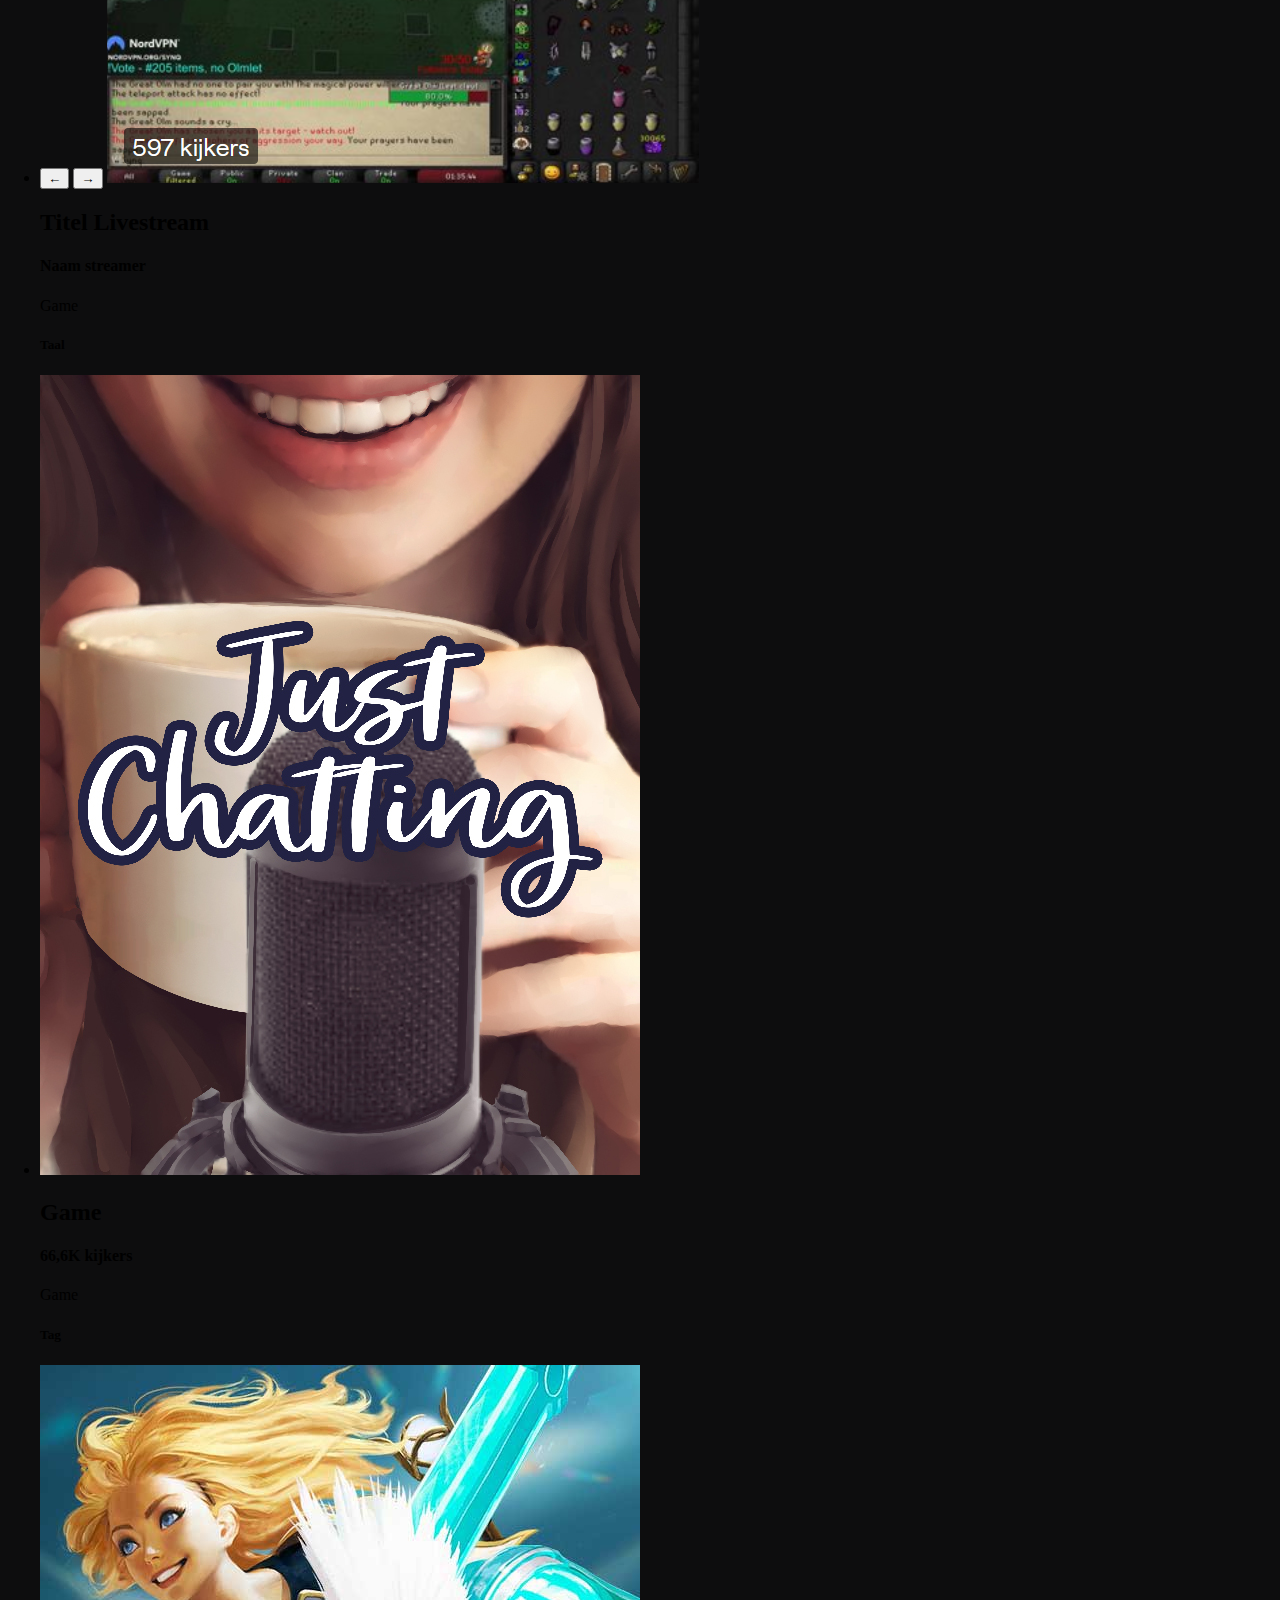
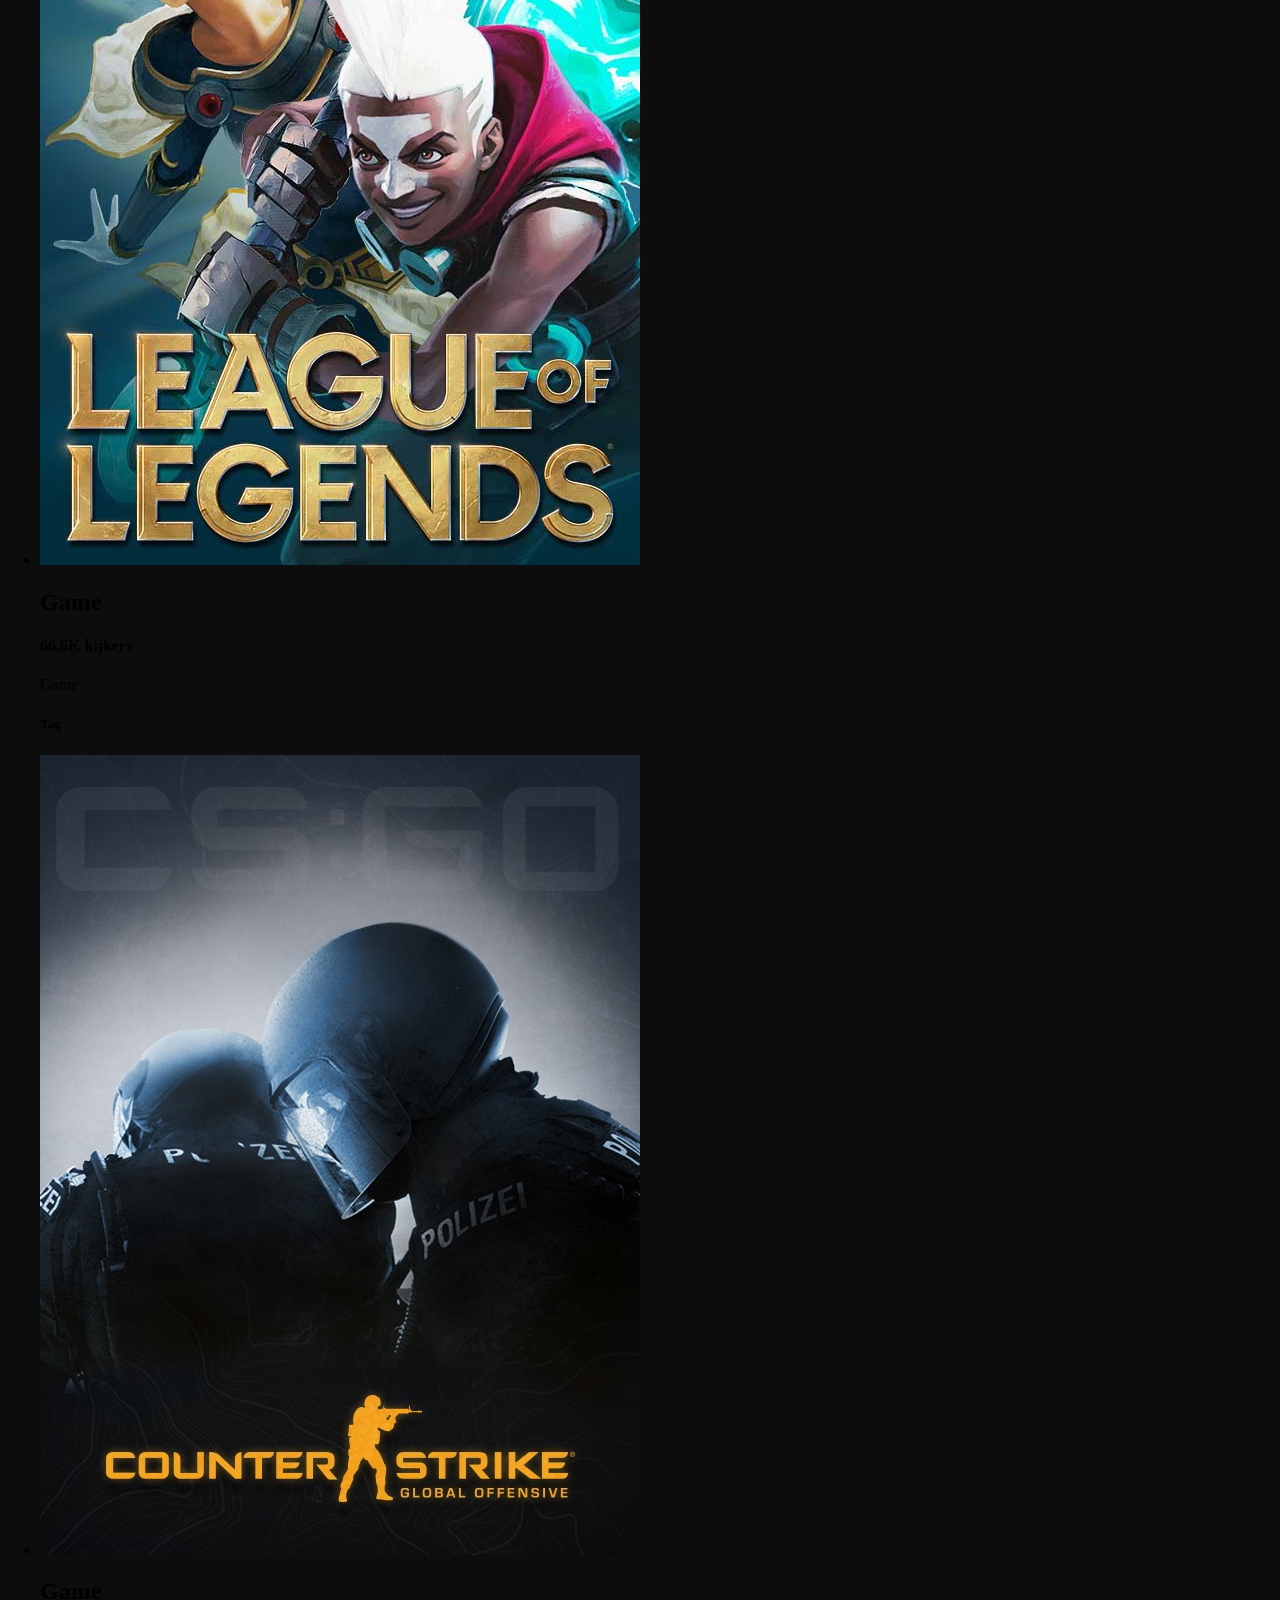
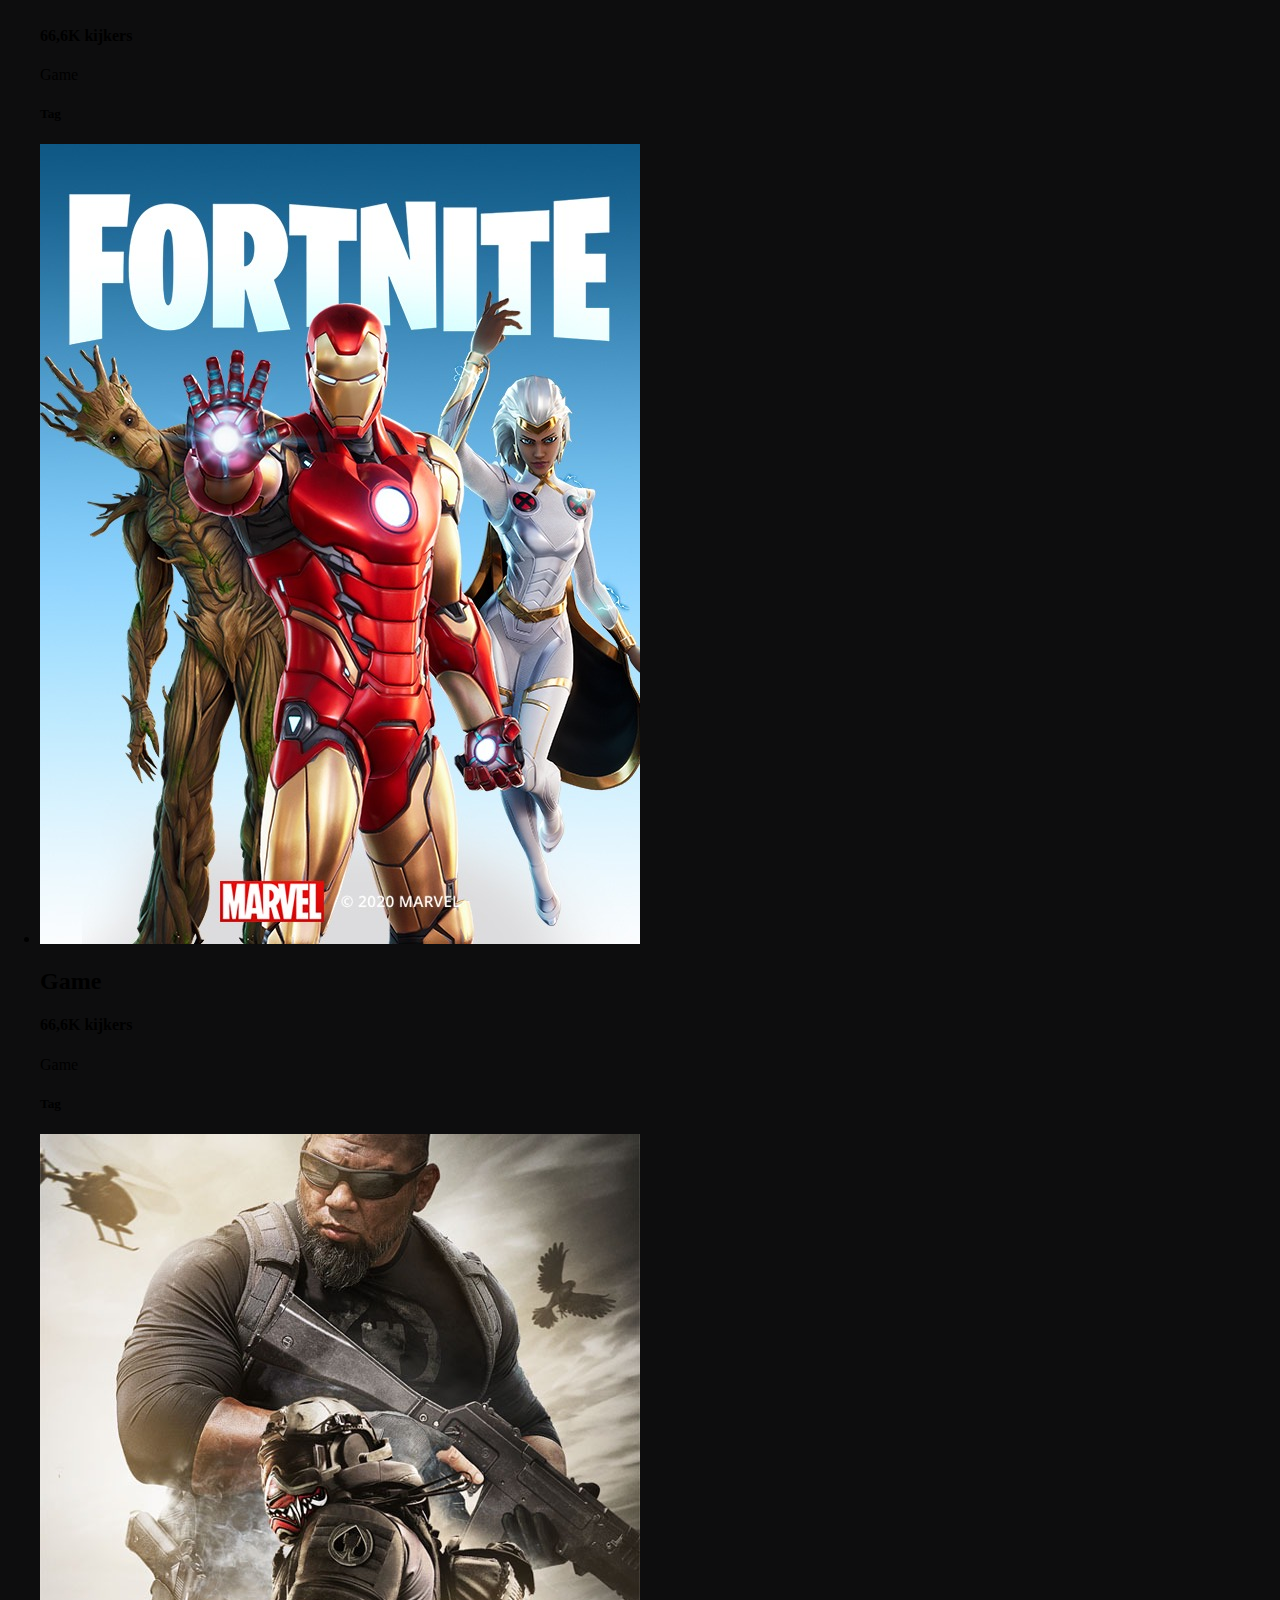
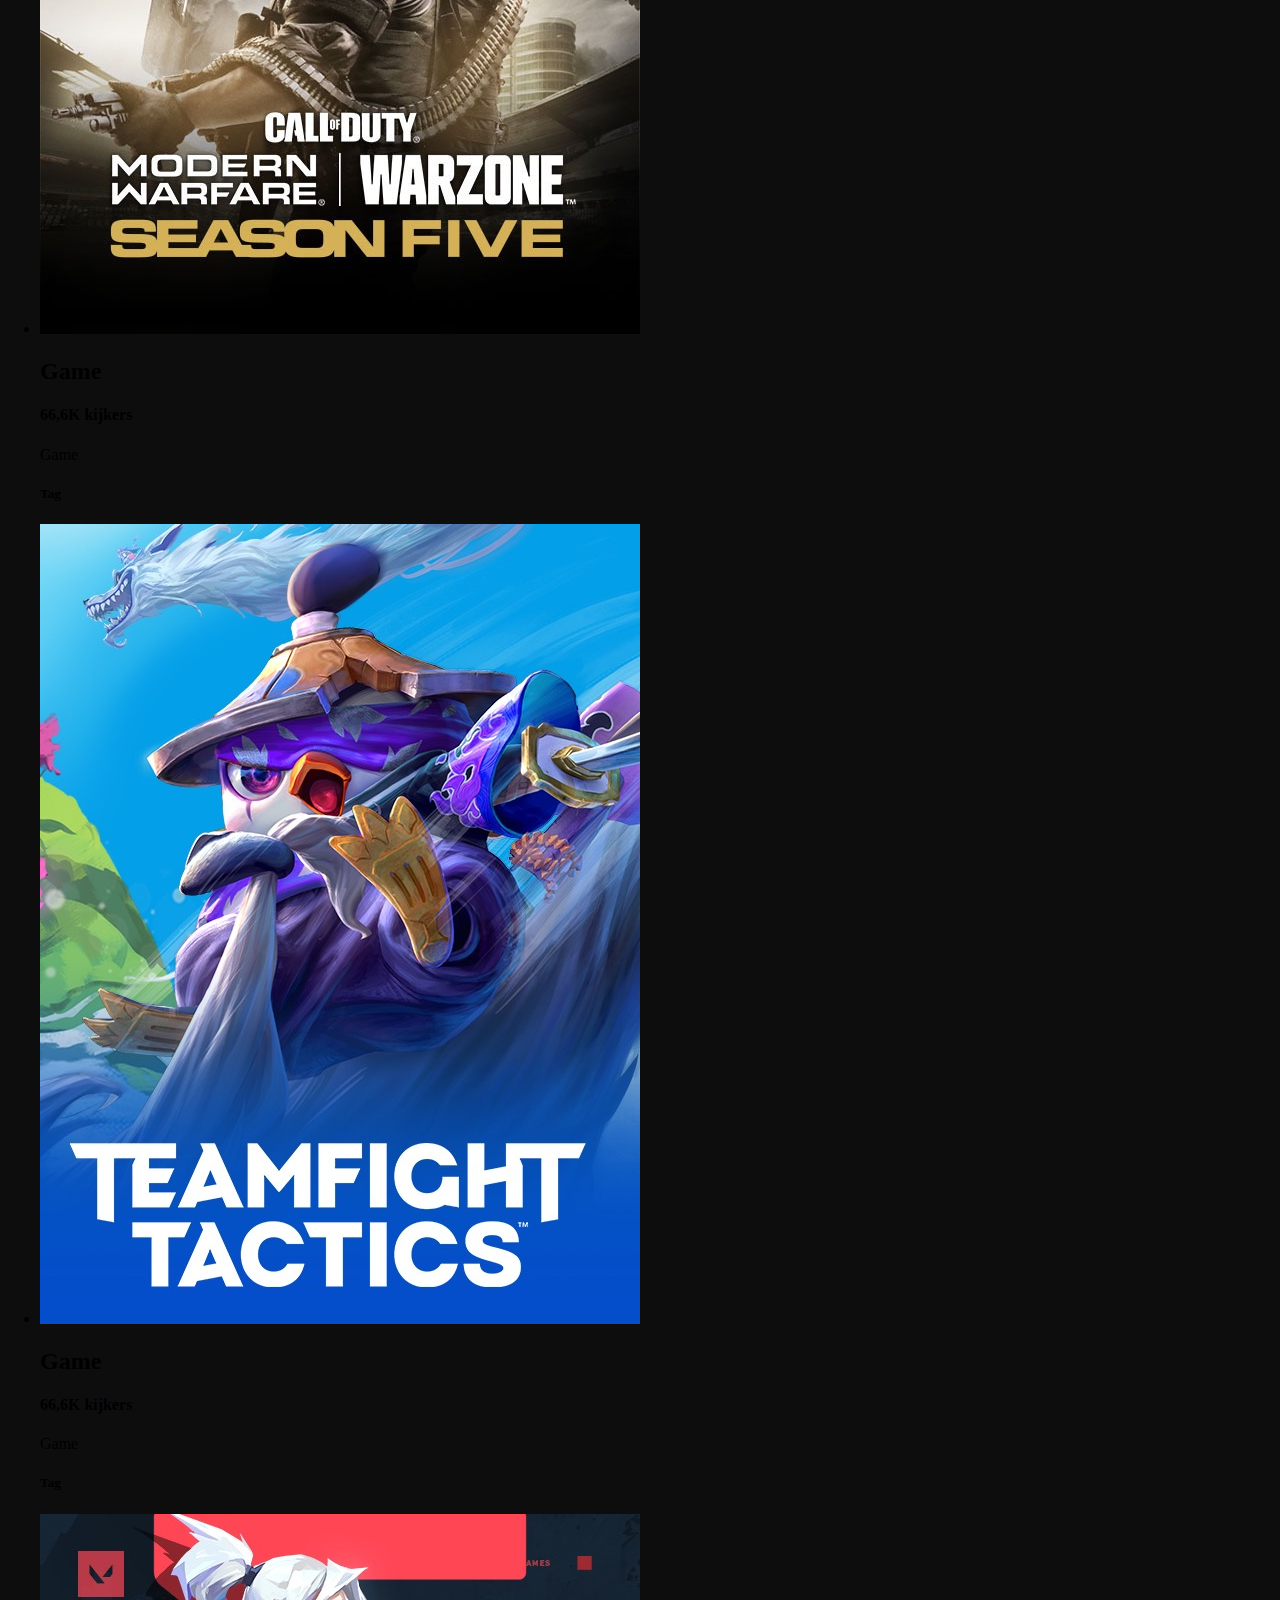
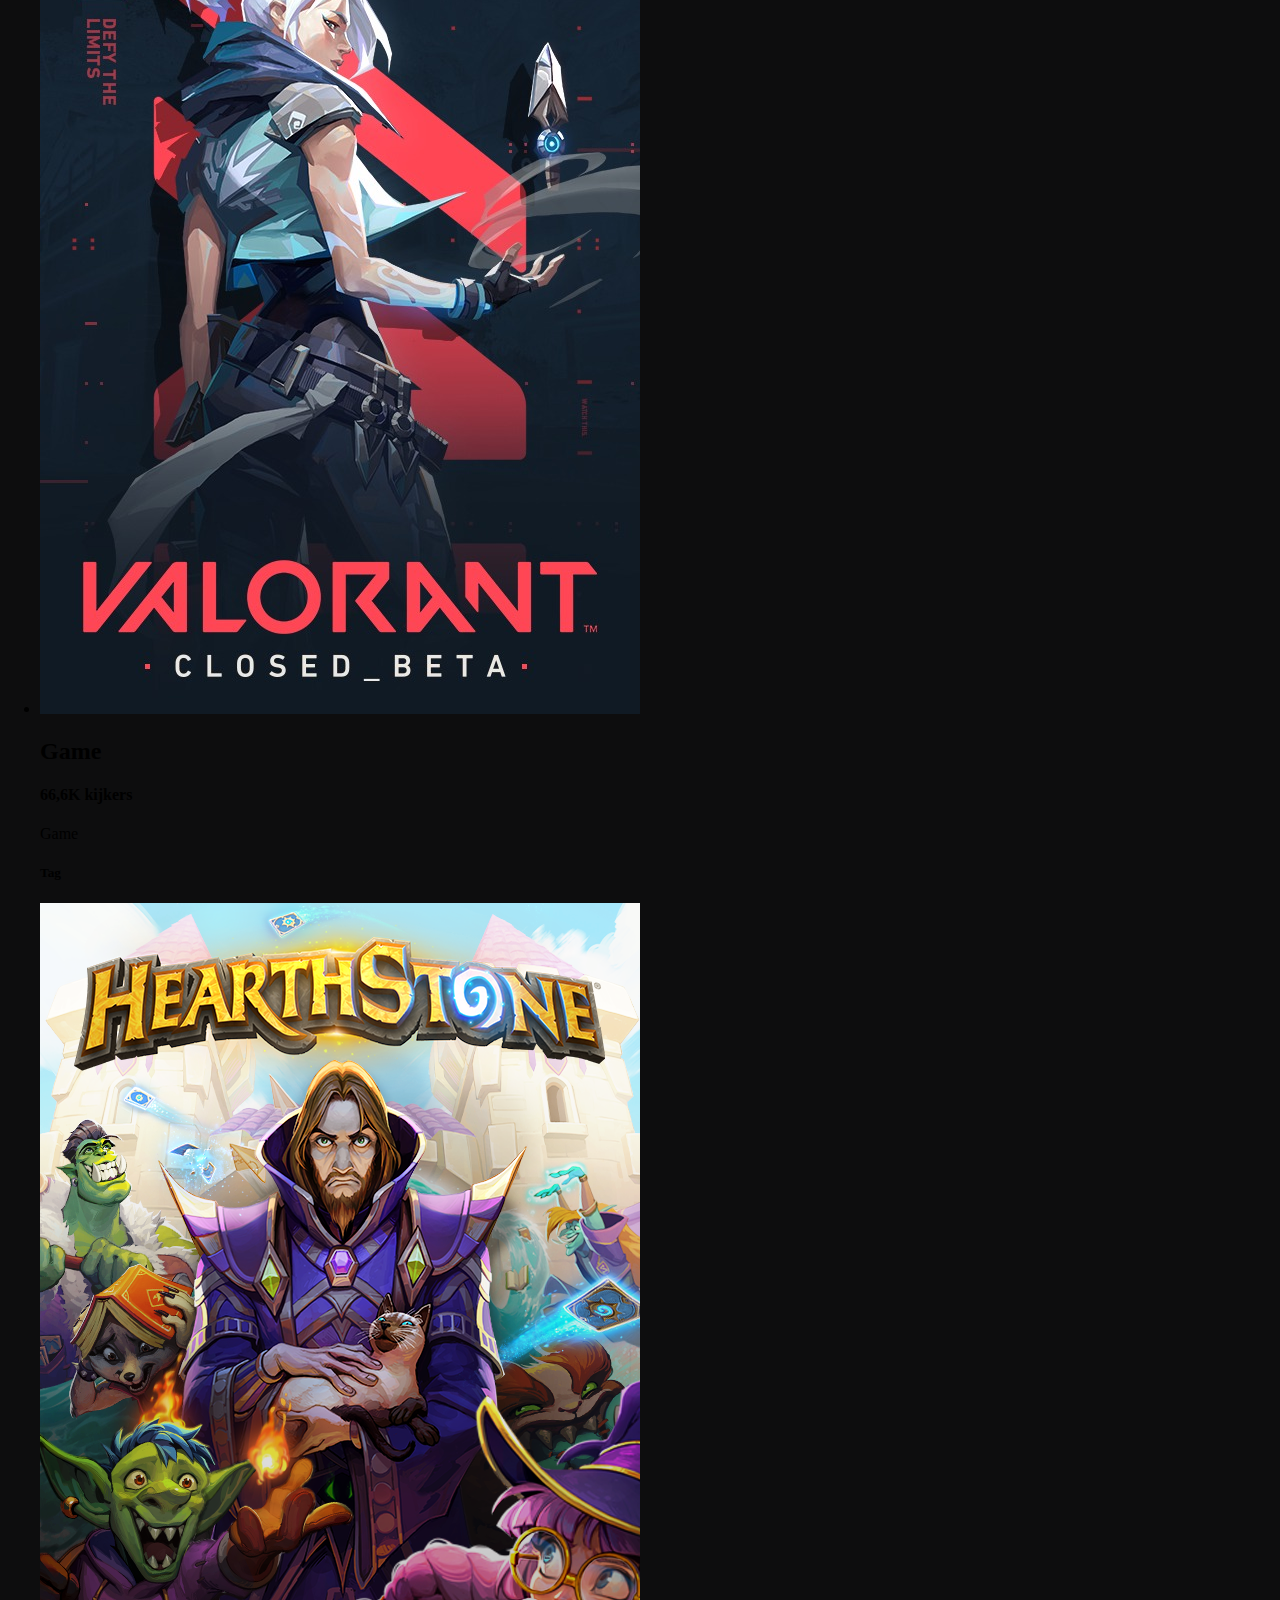
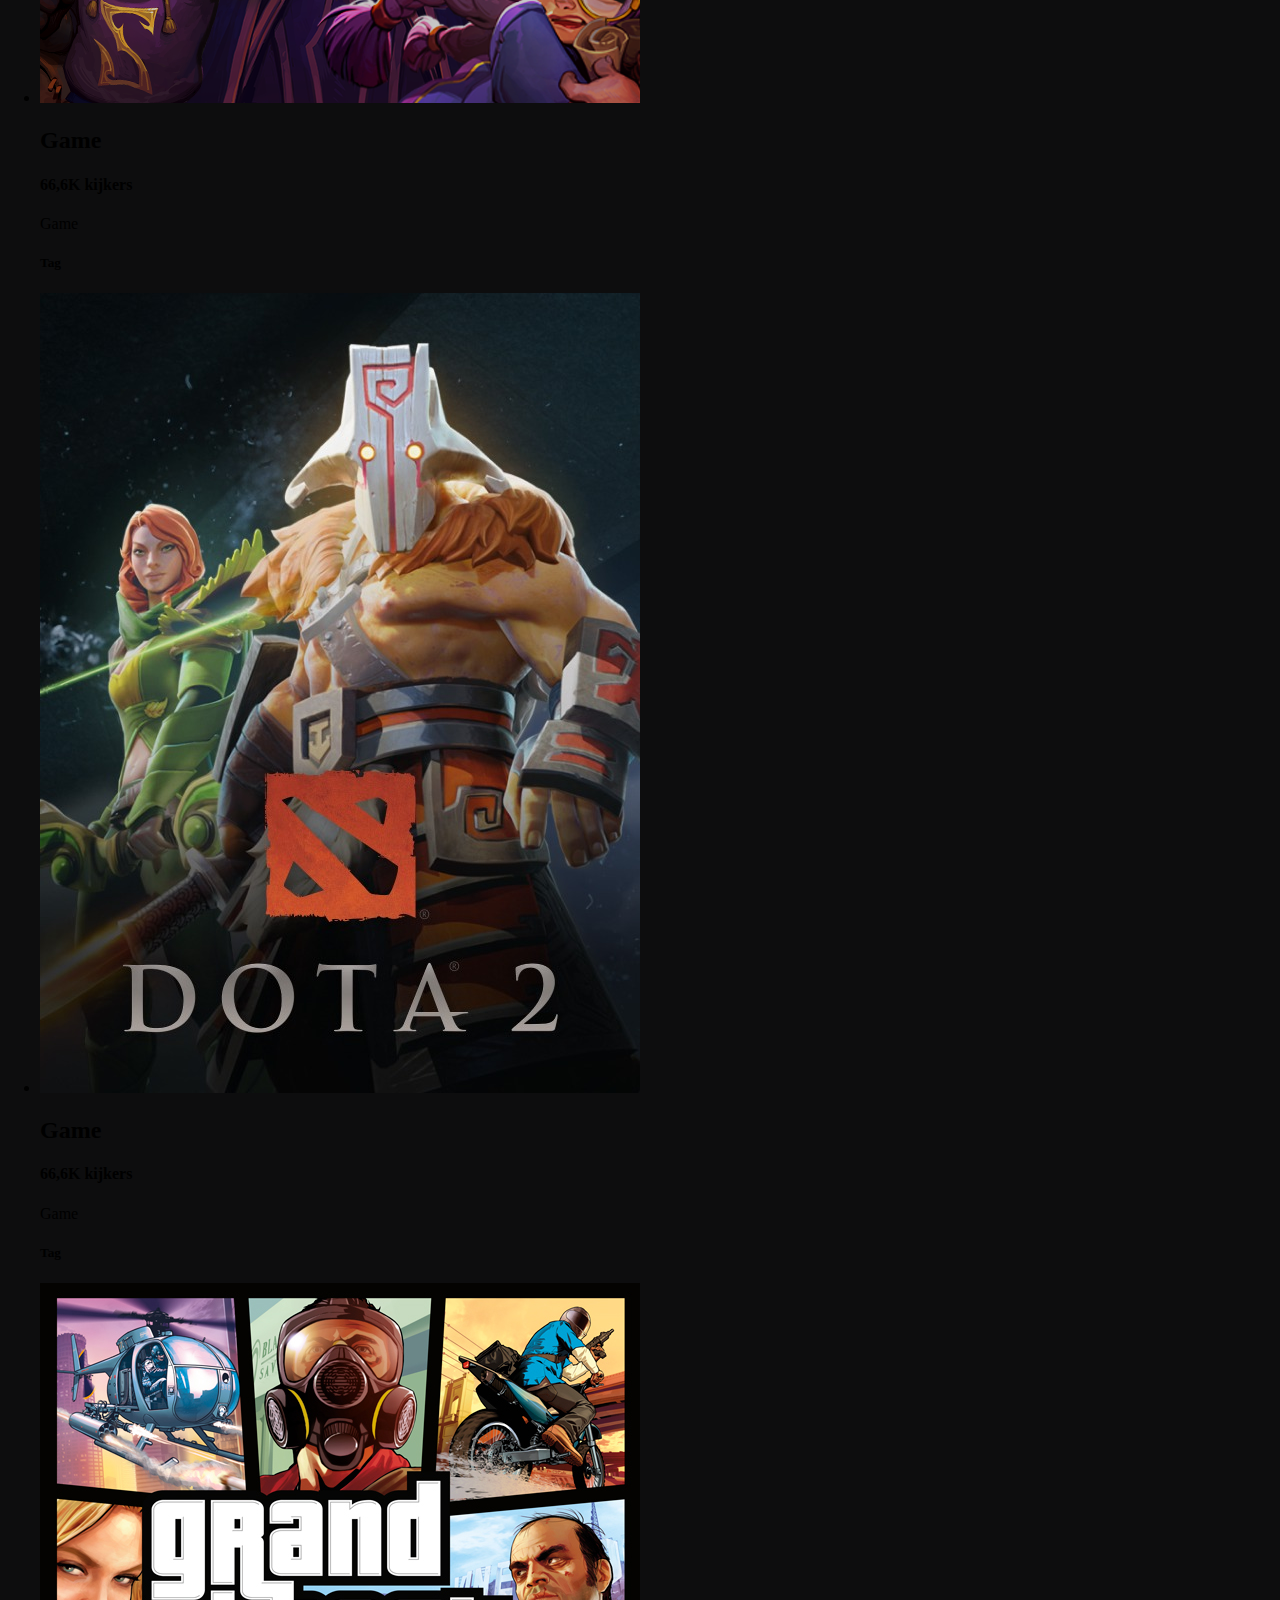
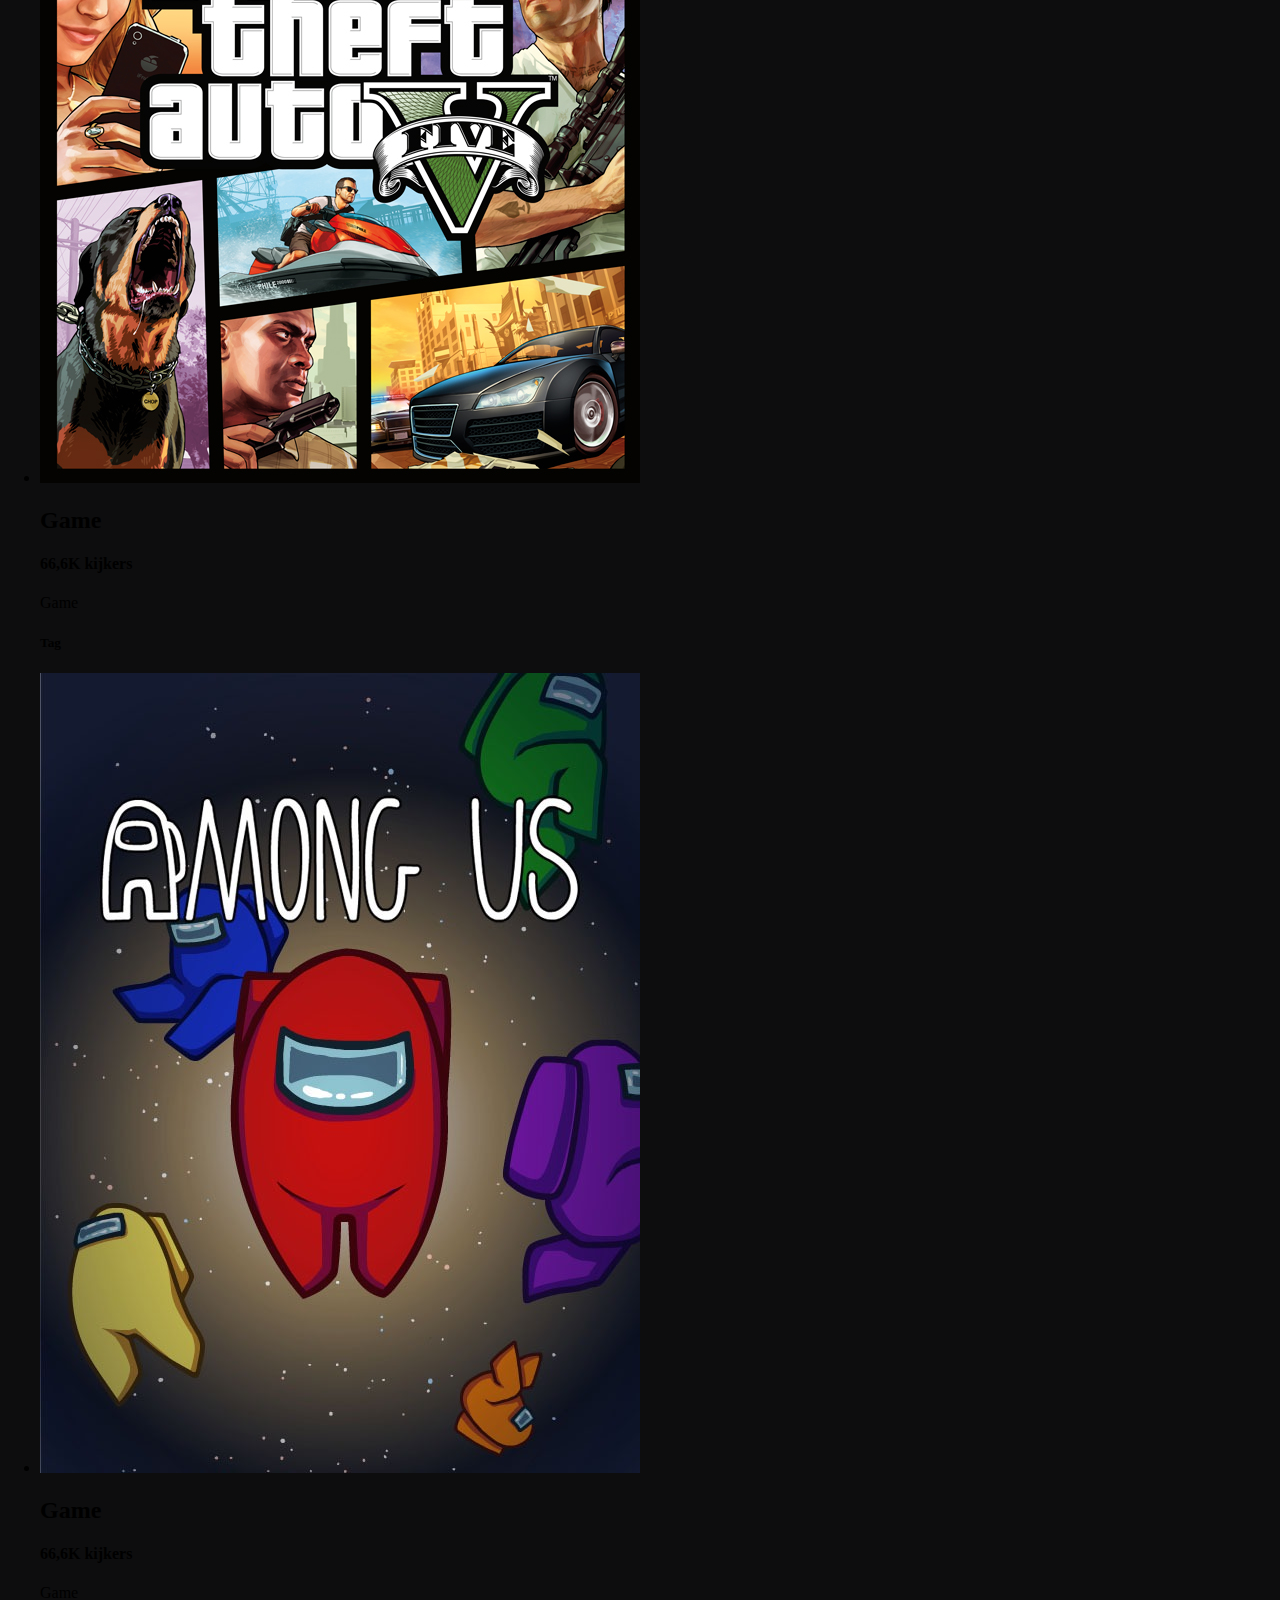
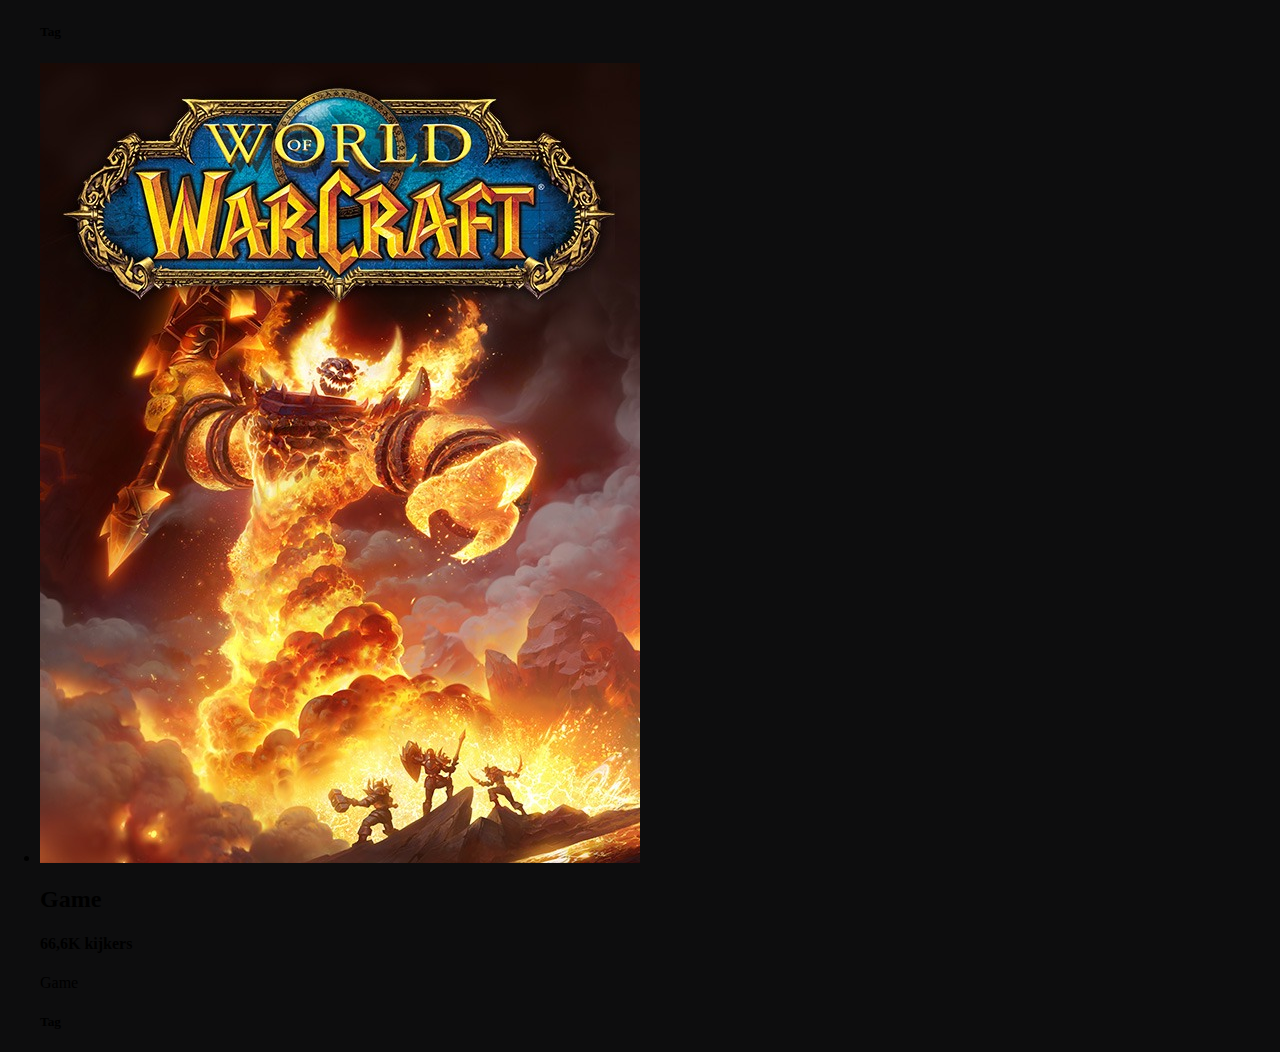
==== commit d9197be3: "Add files via upload" ====
--- a/index.html
+++ b/index.html
@@ -65,108 +65,158 @@
       </div>
     </header>
 
+    <nav role="sub">
+      <ul>
+        <li>
+          <img src="images/Profiel.svg">
+        </li>
+        <li>
+          <img src="images/Profiel.svg">
+        </li>
+        <li>
+          <img src="images/Profiel.svg">
+        </li>
+        <li>
+          <img src="images/Profiel.svg">
+        </li>
+        <li>
+          <img src="images/Profiel.svg">
+        </li>
+      </ul>
+    </nav>
+
     <h1>Welkom bij Twitch!</h1>
     <h3>LIVE KANALEN WAARVAN WE DENKEN DAT JE DIE LEUK ZULT VINDEN</h3>
-<button>←</button>
-<button>→</button> 
-<div class="video">
-<iframe
-    src="https://player.twitch.tv/?channel=greekgodx&parent=twitch.tv"
-    height="300em"
-    width="90%"
-    autoplay="true"
-    scrolling="no"
-    allowfullscreen="true">
-</iframe>
-<h2>Titel Livestream</h2>
-<h4>Naam streamer</h4>
-<p>Game</p>
-<h5>Taal</h5>
-</div>
-
-<h3>CATEGORIEËN WAARVAN WE DENKEN DAT JE DIE LEUK ZULT VINDEN</h3>
-
-<div class="categorie">
-<img src="images/Categorieën/Just Chatting.jpg">
-<h2>Game</h2>
-<h4>66,6K kijkers</h4>
-<p>Game</p>
-<h5>Tag</h5>
-<h5>Tag</h5>
-</div>
-
-<h3>AANBEVOLEN FORTNITE-KANALEN</h3>
-
-<div class="video">
-<iframe
-    src="https://player.twitch.tv/?channel=greekgodx&parent=twitch.tv"
-    height="300em"
-    width="90%"
-    autoplay="true"
-    scrolling="no"
-    allowfullscreen="true">
-</iframe>
-<h2>Titel Livestream</h2>
-<h4>Naam streamer</h4>
-<p>Game</p>
-<h5>Taal</h5>
-</div>
-
-<h3>IEDEREEN IN DE HYPETREIN!</h3>
-
-<div class="video">
-<iframe
-    src="https://player.twitch.tv/?channel=greekgodx&parent=twitch.tv"
-    height="300em"
-    width="90%"
-    autoplay="true"
-    scrolling="no"
-    allowfullscreen="true">
-</iframe>
-<h2>Titel Livestream</h2>
-<h4>Naam streamer</h4>
-<p>Game</p>
-<h5>Taal</h5>
-</div>
-
-<h3>AANBEVOLEN GEWOON CHATTEN-KANALEN</h3>
-
-<div class="video">
-<iframe
-    src="https://player.twitch.tv/?channel=greekgodx&parent=twitch.tv"
-    height="300em"
-    width="90%"
-    autoplay="true"
-    scrolling="no"
-    allowfullscreen="true">
-</iframe>
-<h2>Titel Livestream</h2>
-<h4>Naam streamer</h4>
-<p>Game</p>
-<h5>Taal</h5>
-</div>
-
-<h3>AANBEVOLEN AMONG US-KANALEN</h3>
-
-<div class="video">
-<iframe
-    src="https://player.twitch.tv/?channel=greekgodx&parent=twitch.tv"
-    height="300em"
-    width="90%"
-    autoplay="true"
-    scrolling="no"
-    allowfullscreen="true">
-</iframe>
-<h2>Titel Livestream</h2>
-<h4>Naam streamer</h4>
-<p>Game</p>
-<h5>Taal</h5>
-</div>
-
-
-
-
-
+
+    <div class="container">
+    <ul class="video">
+      <li>
+        <button>←</button>
+        <button>→</button> 
+        <img src="images/Video2.PNG">
+        <h2>Titel Livestream</h2>
+        <h4>Naam streamer</h4>
+        <p>Game</p>
+        <h5>Taal</h5>
+      </li>
+      <li>
+        <button>←</button>
+        <button>→</button> 
+        <img src="images/Video3.PNG">
+        <h2>Titel Livestream</h2>
+        <h4>Naam streamer</h4>
+        <p>Game</p>
+        <h5>Taal</h5>
+      </li>
+      <li>
+        <button>←</button>
+        <button>→</button> 
+        <img src="images/Video1.PNG">
+        <h2>Titel Livestream</h2>
+        <h4>Naam streamer</h4>
+        <p>Game</p>
+        <h5>Taal</h5>
+      </li>
+    </ul>
+    </div>
+
+    <div class="container">
+    <ul class="categorie">
+      <li>
+      <img src="images/Categorieën/Just Chatting.jpg">
+      <h2>Game</h2>
+      <h4>66,6K kijkers</h4>
+      <p>Game</p>
+      <h5>Tag</h5>
+    </li>
+
+    <li>
+      <img src="images/Categorieën/League of Legends.jpg">
+      <h2>Game</h2>
+      <h4>66,6K kijkers</h4>
+      <p>Game</p>
+      <h5>Tag</h5>
+    </li>
+
+    <li>
+      <img src="images/Categorieën/Counter-Strike Global Offensive.jpg">
+      <h2>Game</h2>
+      <h4>66,6K kijkers</h4>
+      <p>Game</p>
+      <h5>Tag</h5>
+    </li>
+
+    <li>
+      <img src="images/Categorieën/Fortnite.jpg">
+      <h2>Game</h2>
+      <h4>66,6K kijkers</h4>
+      <p>Game</p>
+      <h5>Tag</h5>
+    </li>
+    <li>
+      <img src="images/Categorieën/Call of Duty Modern Warfare.jpg">
+      <h2>Game</h2>
+      <h4>66,6K kijkers</h4>
+      <p>Game</p>
+      <h5>Tag</h5>
+    </li>
+
+    <li>
+      <img src="images/Categorieën/Teamfight Tactics.jpg">
+      <h2>Game</h2>
+      <h4>66,6K kijkers</h4>
+      <p>Game</p>
+      <h5>Tag</h5>
+    </li>
+
+    <li>
+      <img src="images/Categorieën/Valorant.jpg">
+      <h2>Game</h2>
+      <h4>66,6K kijkers</h4>
+      <p>Game</p>
+      <h5>Tag</h5>
+    </li>
+
+    <li>
+      <img src="images/Categorieën/Hearthstone.png">
+      <h2>Game</h2>
+      <h4>66,6K kijkers</h4>
+      <p>Game</p>
+      <h5>Tag</h5>
+    </li>
+    <li>
+      <img src="images/Categorieën/Dota 2.jpg">
+      <h2>Game</h2>
+      <h4>66,6K kijkers</h4>
+      <p>Game</p>
+      <h5>Tag</h5>
+    </li>
+
+    <li>
+      <img src="images/Categorieën/Grand Theft Auto V.jpg">
+      <h2>Game</h2>
+      <h4>66,6K kijkers</h4>
+      <p>Game</p>
+      <h5>Tag</h5>
+    </li>
+
+    <li>
+      <img src="images/Categorieën/Among Us.jpg">
+      <h2>Game</h2>
+      <h4>66,6K kijkers</h4>
+      <p>Game</p>
+      <h5>Tag</h5>
+    </li>
+
+    <li>
+      <img src="images/Categorieën/World of Warcraft.jpg">
+      <h2>Game</h2>
+      <h4>66,6K kijkers</h4>
+      <p>Game</p>
+      <h5>Tag</h5>
+    </li>
+  </ul>
+    </div>
 
     <script src="scripts/script.js"></script>
   </body>
--- a/styles/style.css
+++ b/styles/style.css
@@ -9,28 +9,24 @@
     font-family: "Open Sans", sans-serif;
     color: white;
     font-size: 32px;
-    margin-left: 2%;
   }
 
   h2 {
     font-family: "Open Sans", sans-serif;
     color: white;
     font-size: 20px;
-    margin-left: 2%;
   }
 
   h3 {
     font-family: "Open Sans", sans-serif;
     color: rgb(165, 165, 165);
     font-size: 10px;
-    margin-left: 2%;
   }
 
   h4 {
     font-family: "Open Sans", sans-serif;
     color: white;
     font-size: 8px;
-    margin-left: 2%;
   }
 
   h5 {
@@ -40,20 +36,23 @@
     background-color: #3a3a3d;
     padding: 2px;
     border-radius: 3px;
-    margin-left: 2%;
   }
 
   p {
     font-family: "Open Sans", sans-serif;
     color: rgb(165, 165, 165);
     font-size: 8px;
-    margin-left: 2%;
   }
 
   header {
     display: flex;
     flex-wrap: nowrap;
-    /* position: fixed; */
+    position: fixed;
+    background-color: #18181b;
+    z-index: 1;
+    box-shadow: 0px 2px 5px black;
+    width: 100%;
+    top: 0;
   }
 
   header a img {
@@ -77,7 +76,7 @@
   }
 
   header nav li {
-    display: flex;
+    display: none;
     align-items: center;
     font-size: 18px;
     text-align: center;
@@ -86,7 +85,11 @@
   }
 
   header nav li + li {
-    padding-left: 30px;
+    padding-left: 5%;
+  }
+
+  header li:nth-child(n + 1):nth-child(-n + 3):nth-of-type(odd) {
+    display: flex;
   }
 
   nav span {
@@ -125,11 +128,8 @@
   }
 
   header form {
-    padding: 0.5em;
-    background-color: #18181b;
-    display: flex;
-    justify-content: center;
-    flex-grow: 1;
+    padding: 0.2em;
+    display: flex;
     max-height: 50px;
   }
 
@@ -162,9 +162,7 @@
   }
 
   header form a {
-    background-color: #29292c;
     border-radius: 0px 7px 7px 0px;
-    cursor: not-allowed;
   }
 
   header form img {
@@ -175,8 +173,8 @@
   }
 
   .icon_menu {
-    display: flex;
-    justify-content: flex - end;
+    display: none;
+    justify-content: flex-end;
     align-items: center;
     text-align: center;
     color: white;
@@ -216,57 +214,116 @@
     display: none;
   }
 
+  nav[role="sub"] {
+    display: none;
+  }
+
   body {
     margin: 0;
     background-color: #0d0d0e;
   }
 
-  .video {
-    padding: 10px 0;
-    background-color: #18181b;
-  }
-
-  .categorieën {
+  main {
+    width: 100%;
+  }
+
+  main ul {
     display: flex;
     flex-direction: row;
     flex-wrap: wrap;
-  }
-
-  .categorieën div:nth-of-type(odd) {
-    margin: 0% 1% 2% 2%; /* top right bottom left */
-  }
-
-  .categorieën div:nth-of-type(even) {
-    margin: 0% 2% 2% 1%;
+    padding: 0;
+  }
+
+  main li {
+    display: flex;
+    align-items: flex-start;
+    flex-direction: column;
+    flex-grow: 1;
+    flex-basis: 47%;
+    max-width: 150px;
+    background-color: #18181b;
+    margin: 1% 1% 1% 1%;
+  }
+
+  main li img {
+    width: 100%;
+  }
+
+  button {
+    display: none;
+  }
+
+  .container {
+    display: flex;
+  }
+
+  .video {
+    margin-left: 2%;
+    display: flex;
+    overflow-x: auto;
+    padding: 0;
+    -ms-overflow-style: none;
+    scrollbar-width: none;
+  }
+
+  .video::-webkit-scrollbar {
+    display: none;
+  }
+
+  .video li {
+    text-decoration: none;
+    list-style: none;
+    background-color: #18181b;
+  }
+
+  .video li + li {
+    margin-left: 2%;
+  }
+
+  .video img {
+    max-width: 270px;
   }
 
   .categorie {
+    margin-left: 2%;
+    display: flex;
+    overflow-x: auto;
+    text-decoration: none;
+    list-style: none;
+    padding: 0;
+    -ms-overflow-style: none;
+    scrollbar-width: none;
+  }
+
+  .categorie::-webkit-scrollbar {
+    display: none;
+  }
+
+  .categorie li {
     display: flex;
     flex-direction: column;
-    align-items: flex-start;
-    flex-grow: 1;
-    flex-basis: 44%;
-    max-width: 50%;
-    background-color: #18181b;
+    background-color: #18181b;
+  }
+
+  .categorie li + li {
+    margin-left: 2%;
   }
 
   .categorie img {
+    max-width: 100px;
+    max-height: 150px;
+  }
+}
+
+@media screen and (min-width: 720px) and (max-width: 1199px) {
+  header {
+    display: flex;
+    flex-wrap: nowrap;
+    position: fixed;
+    background-color: #18181b;
+    z-index: 1;
+    box-shadow: 0px 2px 5px black;
     width: 100%;
-  }
-
-  iframe {
-    z-index: 0;
-  }
-
-  button {
-    display: none;
-  }
-}
-
-@media screen and (min-width: 720px) and (max-width: 1080px) {
-  header {
-    display: flex;
-    flex-wrap: nowrap;
   }
 
   header a img {
@@ -294,12 +351,11 @@
     align-items: center;
     font-size: 18px;
     text-align: center;
-    background-color: #18181b;
     font-family: "Open Sans", sans-serif;
   }
 
   header nav li + li {
-    padding-left: 30px;
+    padding-left: 5%;
   }
 
   .nav_icons {
@@ -333,8 +389,7 @@
   }
 
   header form {
-    padding: 0.5em;
-    background-color: #18181b;
+    padding: 0.2em;
     display: flex;
     justify-content: center;
     flex-grow: 1;
@@ -423,6 +478,37 @@
     border-radius: 8px;
   }
 
+  nav[role="sub"] {
+    display: flex;
+    padding-top: 50px;
+    max-width: 50px;
+  }
+
+  nav[role="sub"] img {
+    width: 40px;
+    height: 40px;
+    margin: 5px;
+  }
+
+  nav[role="sub"] ul {
+    max-height: 50px;
+    margin: 0;
+    padding: 0;
+    list-style: none;
+    display: flex;
+    flex-direction: column;
+    position: fixed;
+  }
+
+  nav[role="sub"] li {
+    display: flex;
+    align-items: center;
+    font-size: 18px;
+    text-align: center;
+    background-color: #18181b;
+    font-family: "Open Sans", sans-serif;
+  }
+
   body {
     margin: 0;
     background-color: #0d0d0e;
@@ -452,7 +538,7 @@
   }
 }
 
-@media screen and (min-width: 1081px) {
+@media screen and (min-width: 1200px) {
   header {
     display: flex;
     flex-wrap: nowrap;
@@ -522,7 +608,7 @@
   }
 
   header form {
-    padding: 0.5em;
+    padding: 0.2em;
     background-color: #18181b;
     display: flex;
     justify-content: center;
@@ -613,14 +699,15 @@
     font-size: 12px;
     font-weight: 600;
     align-items: center;
+    background-color: #3a3a3d;
     padding: 0px 8px 0px 0px;
     text-decoration: none;
     color: white;
-    border-radius: 8px;
+    border-radius: 3px;
   }
 
   .icon_menu a:hover:nth-child(4) {
-    background-color: #3a3a3d;
+    background-color: #434346;
   }
 
   body {
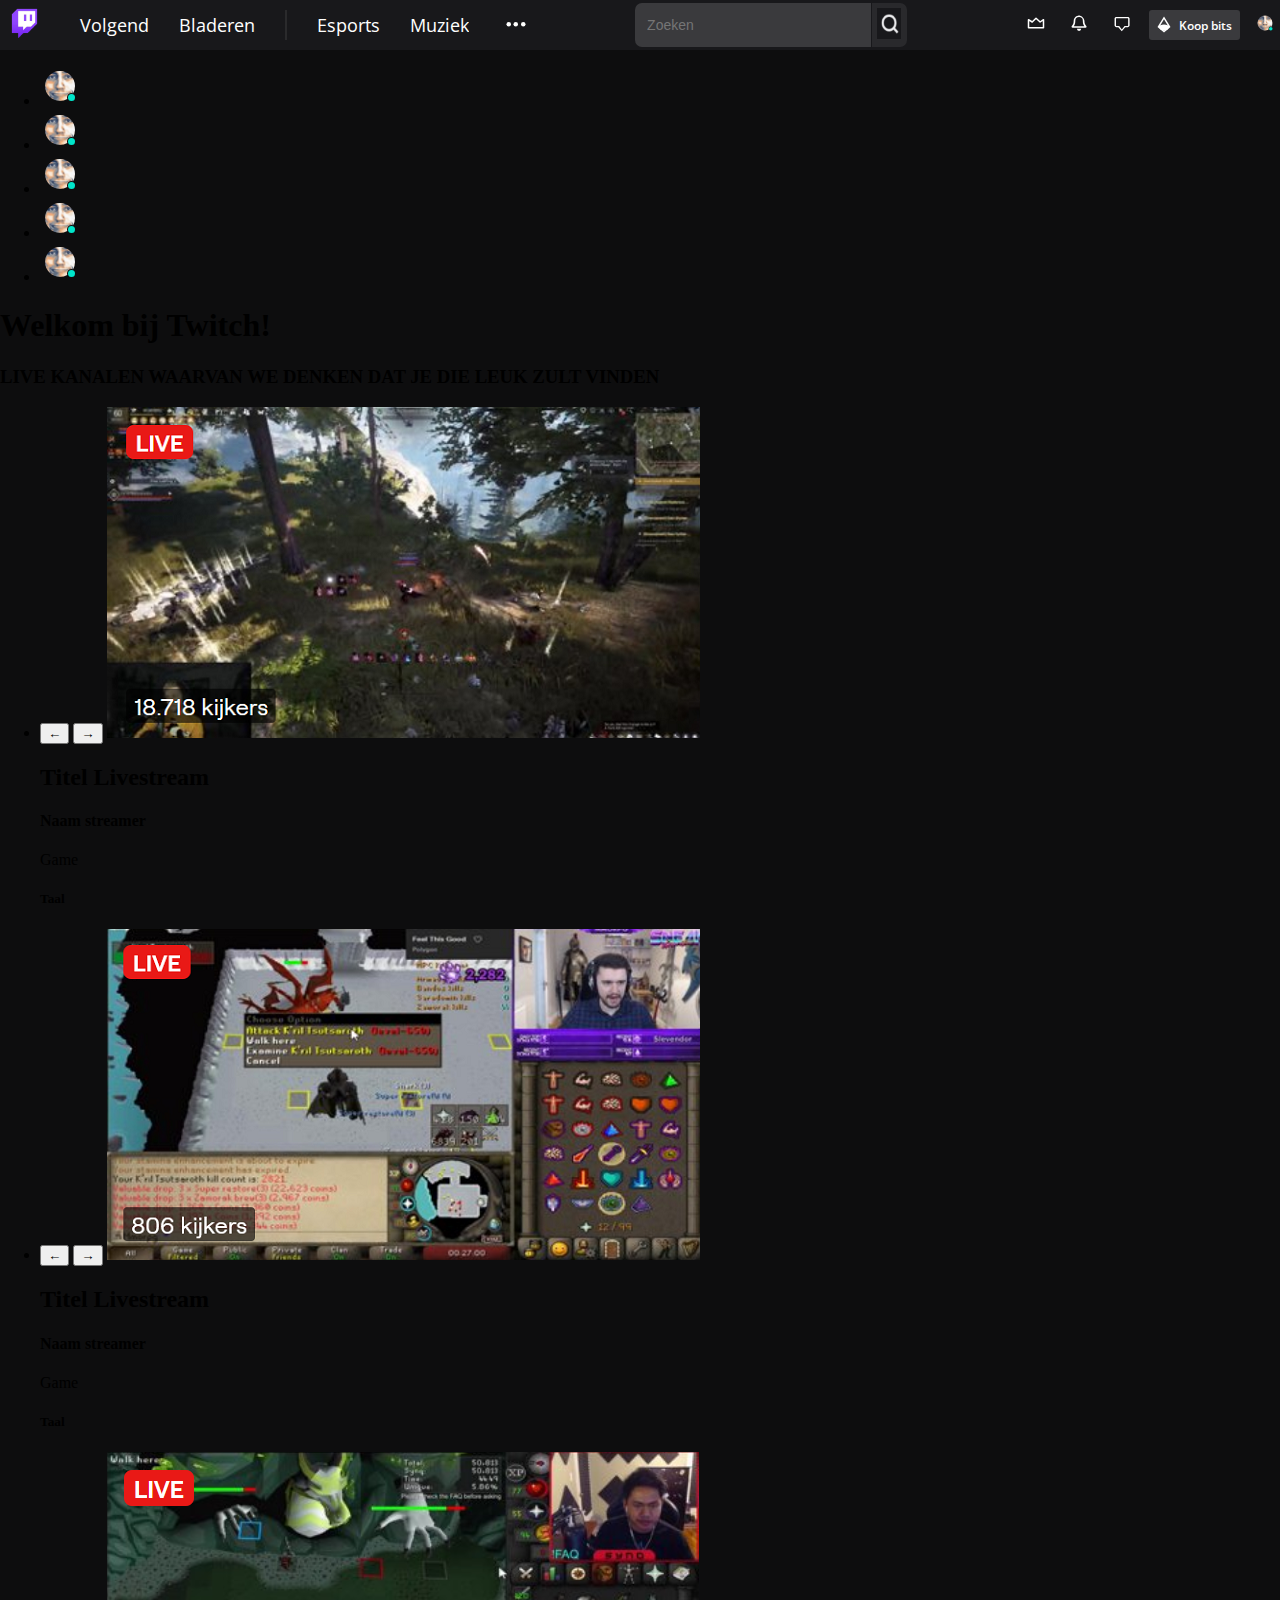
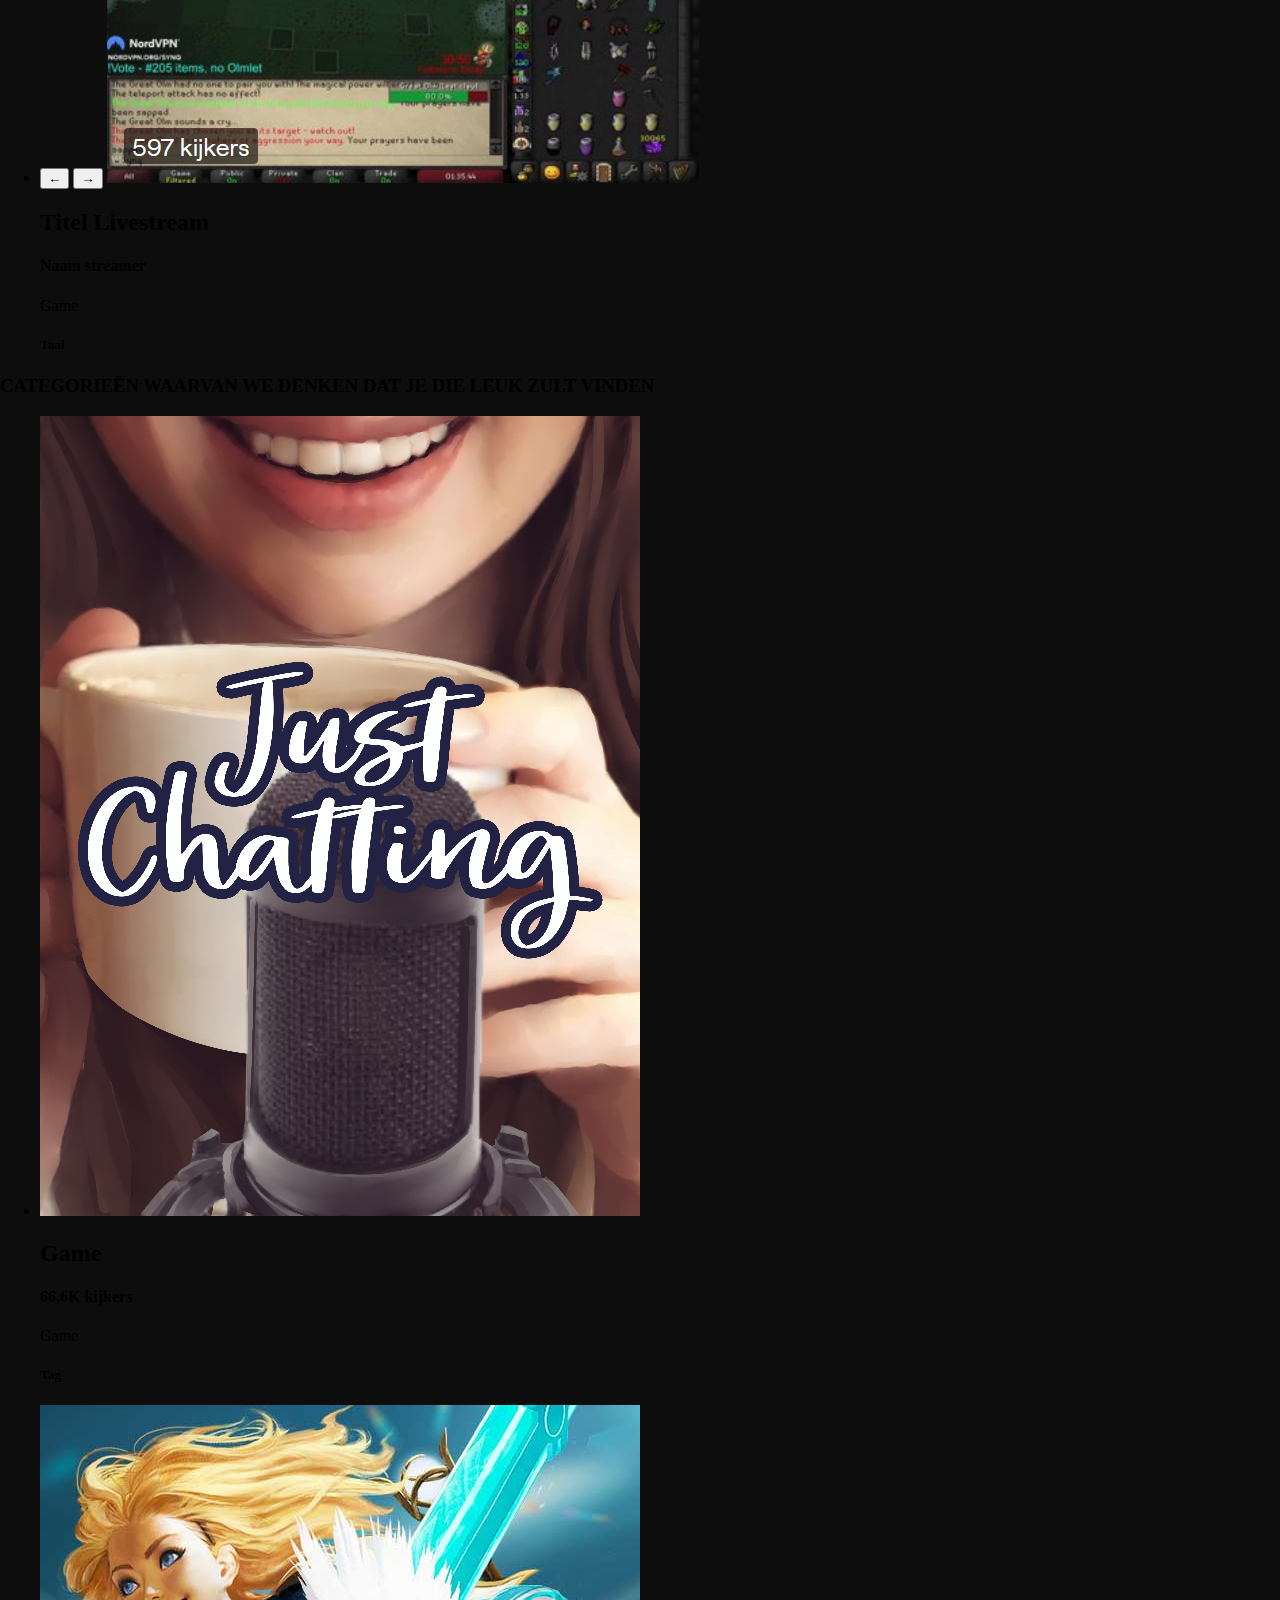
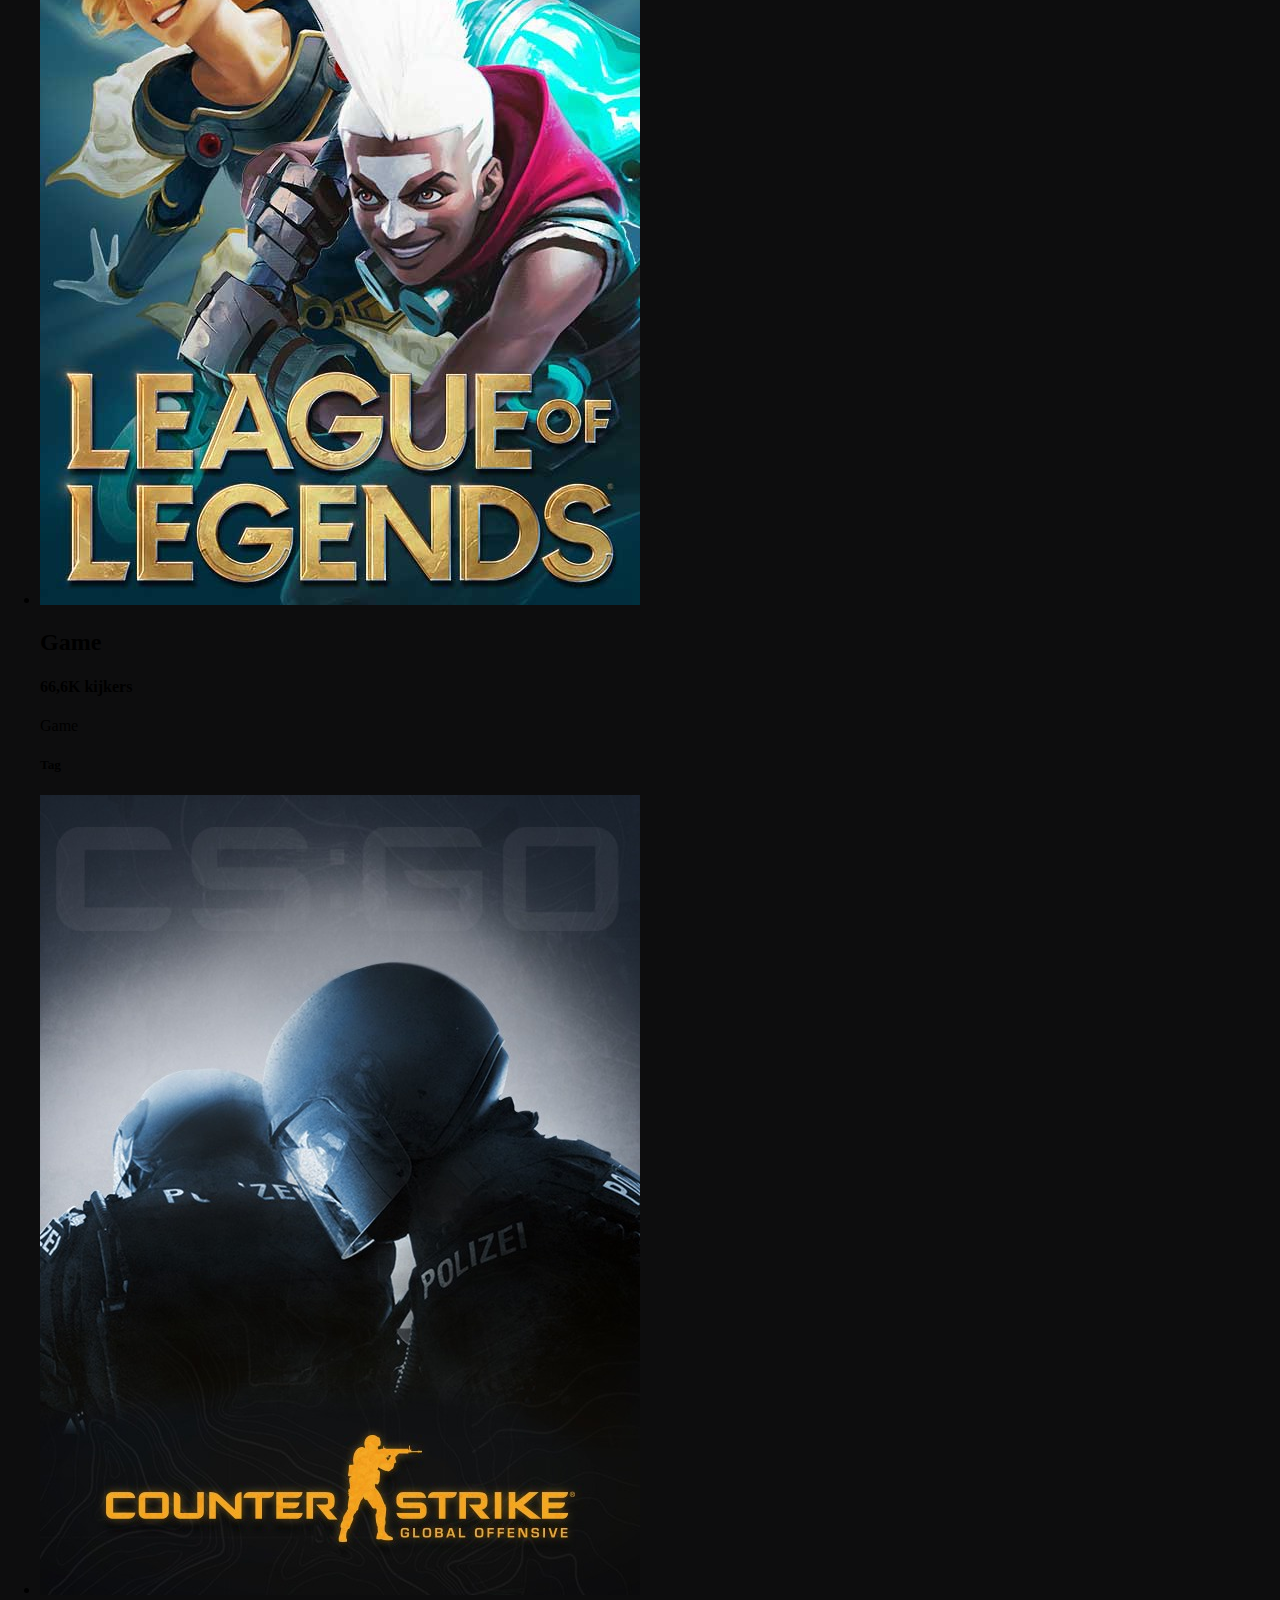
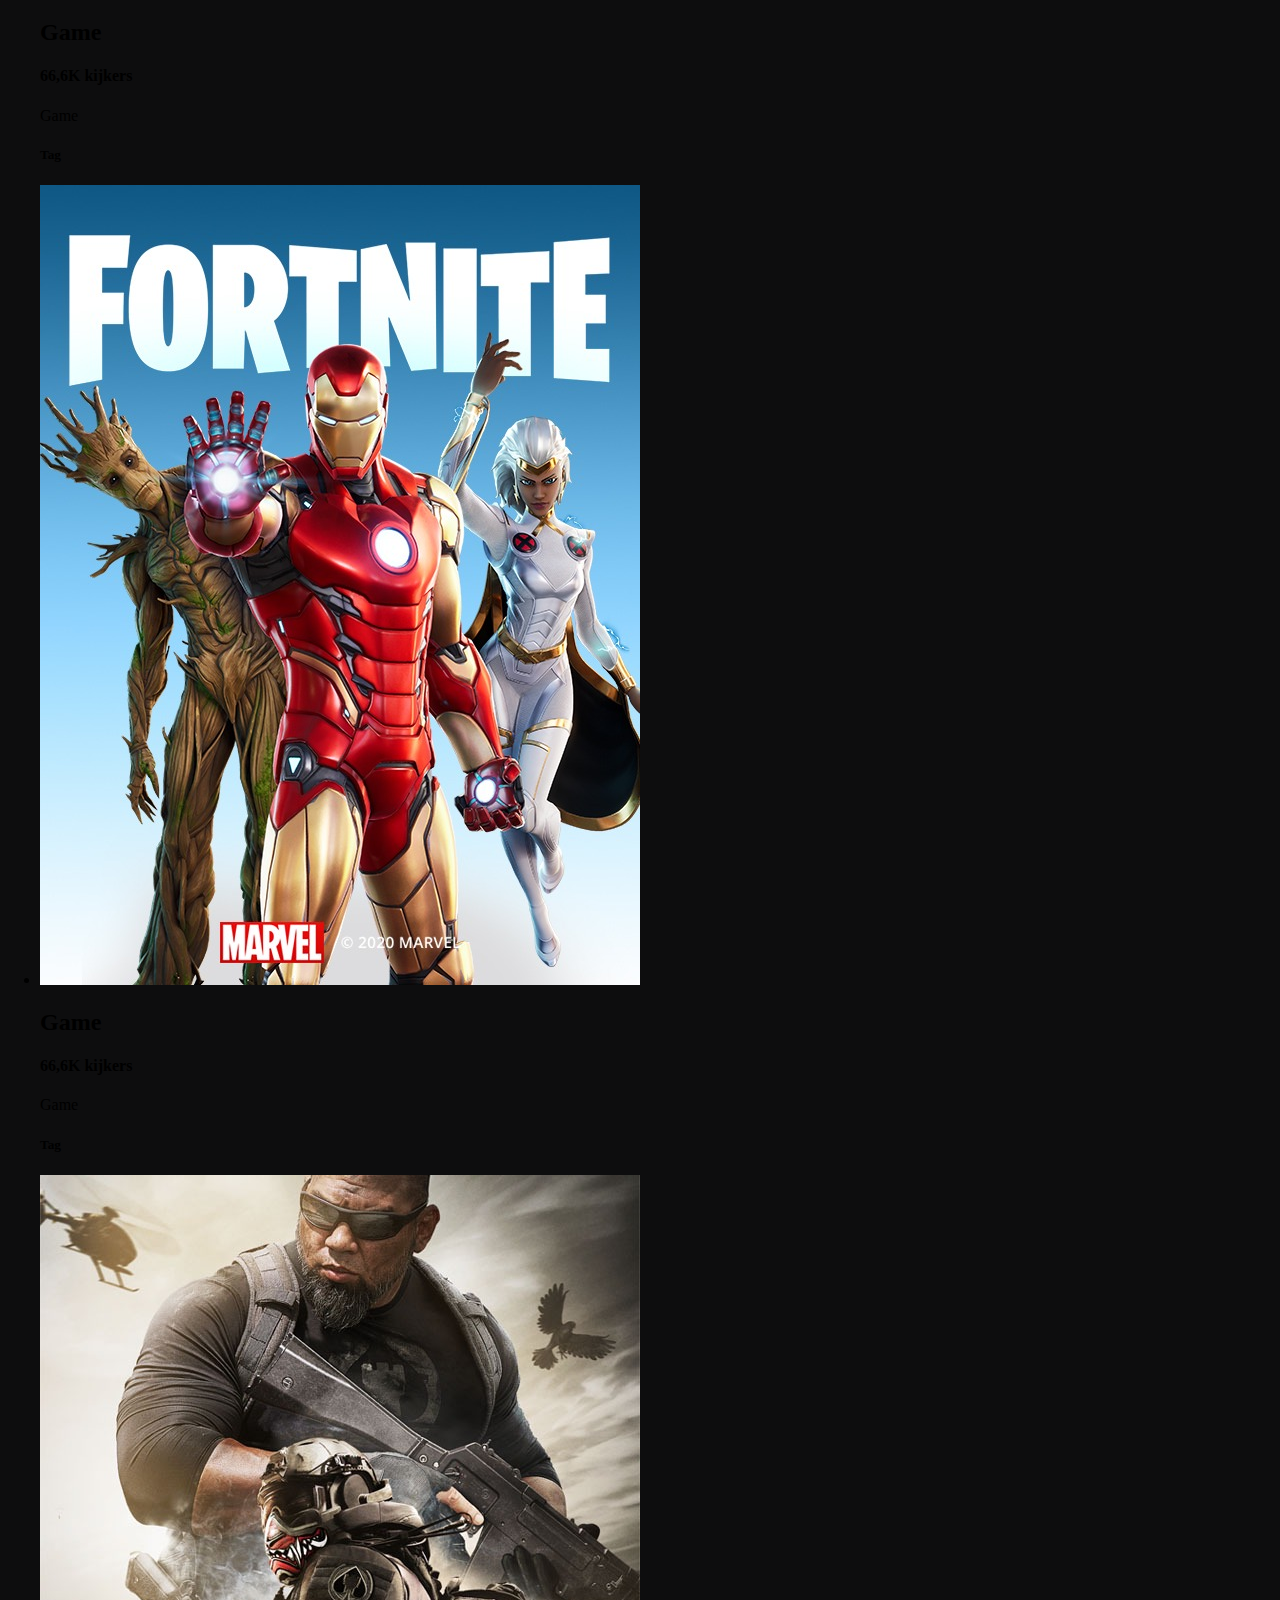
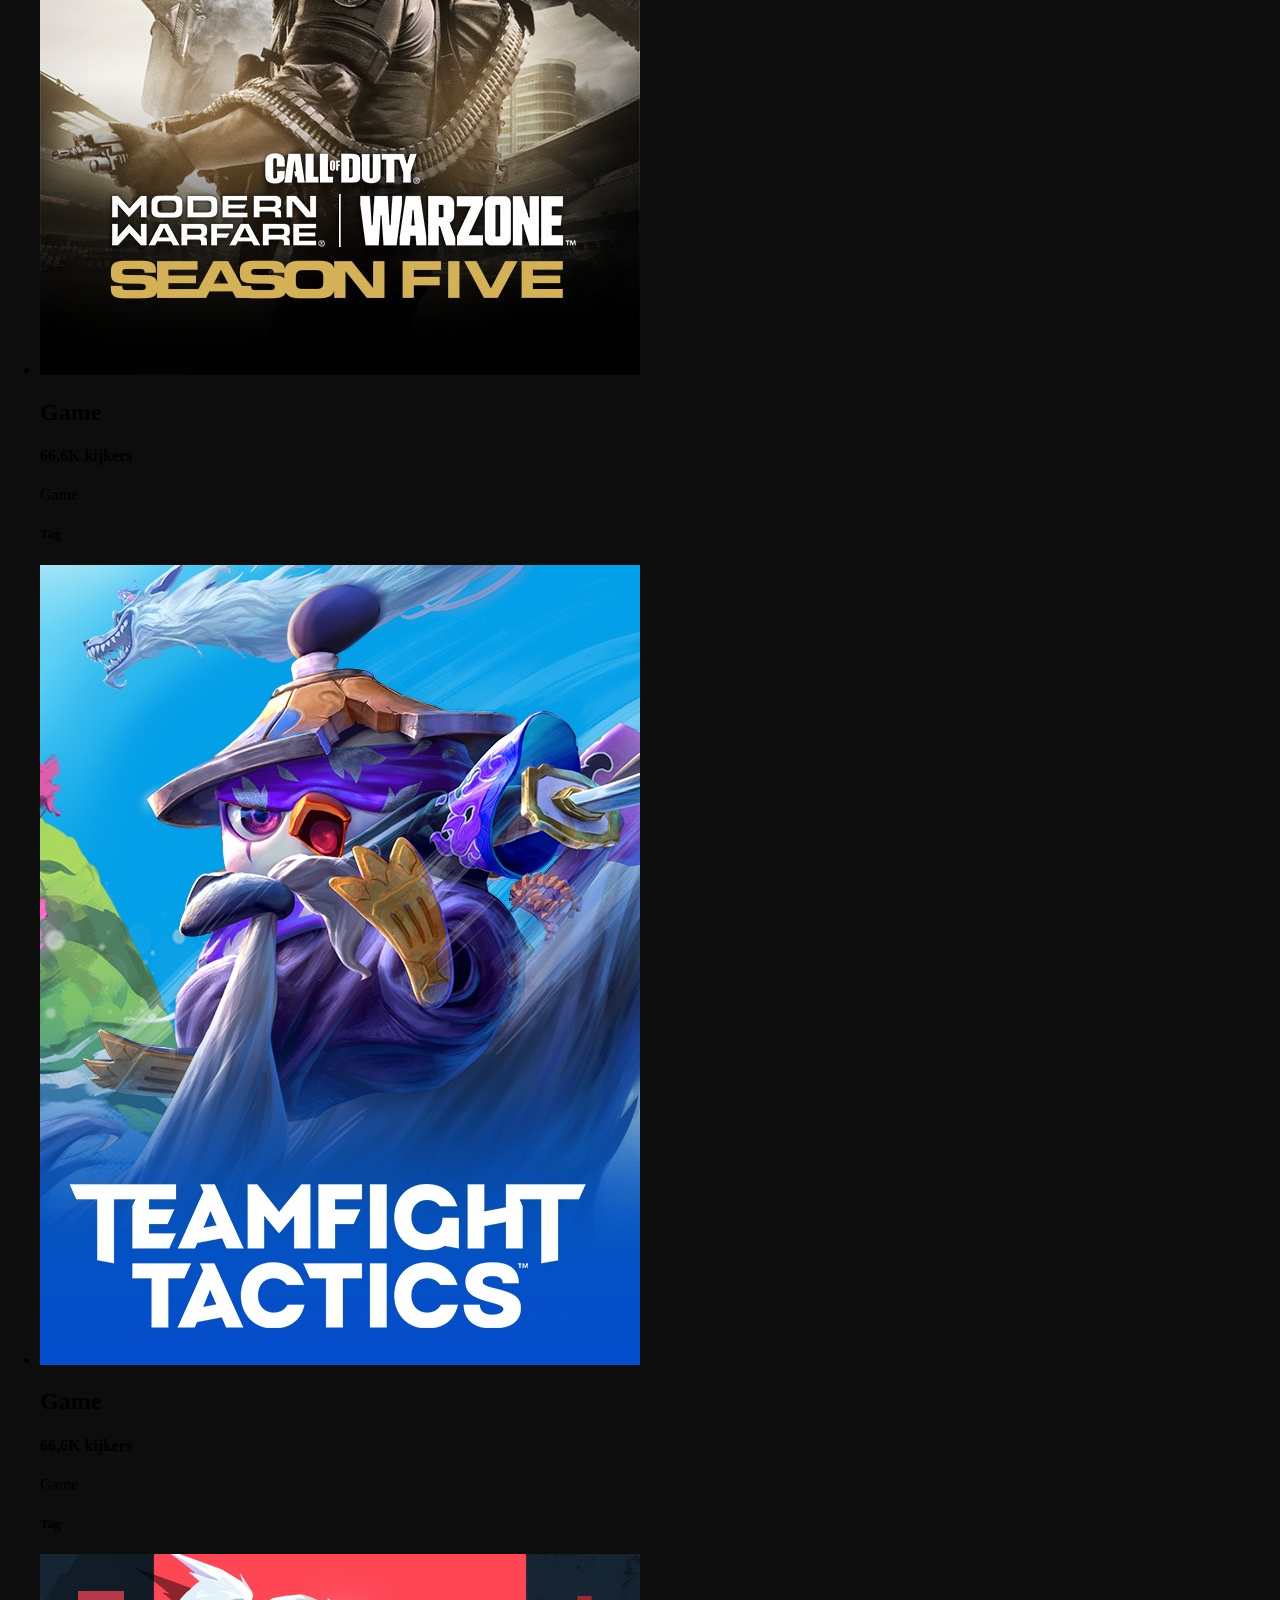
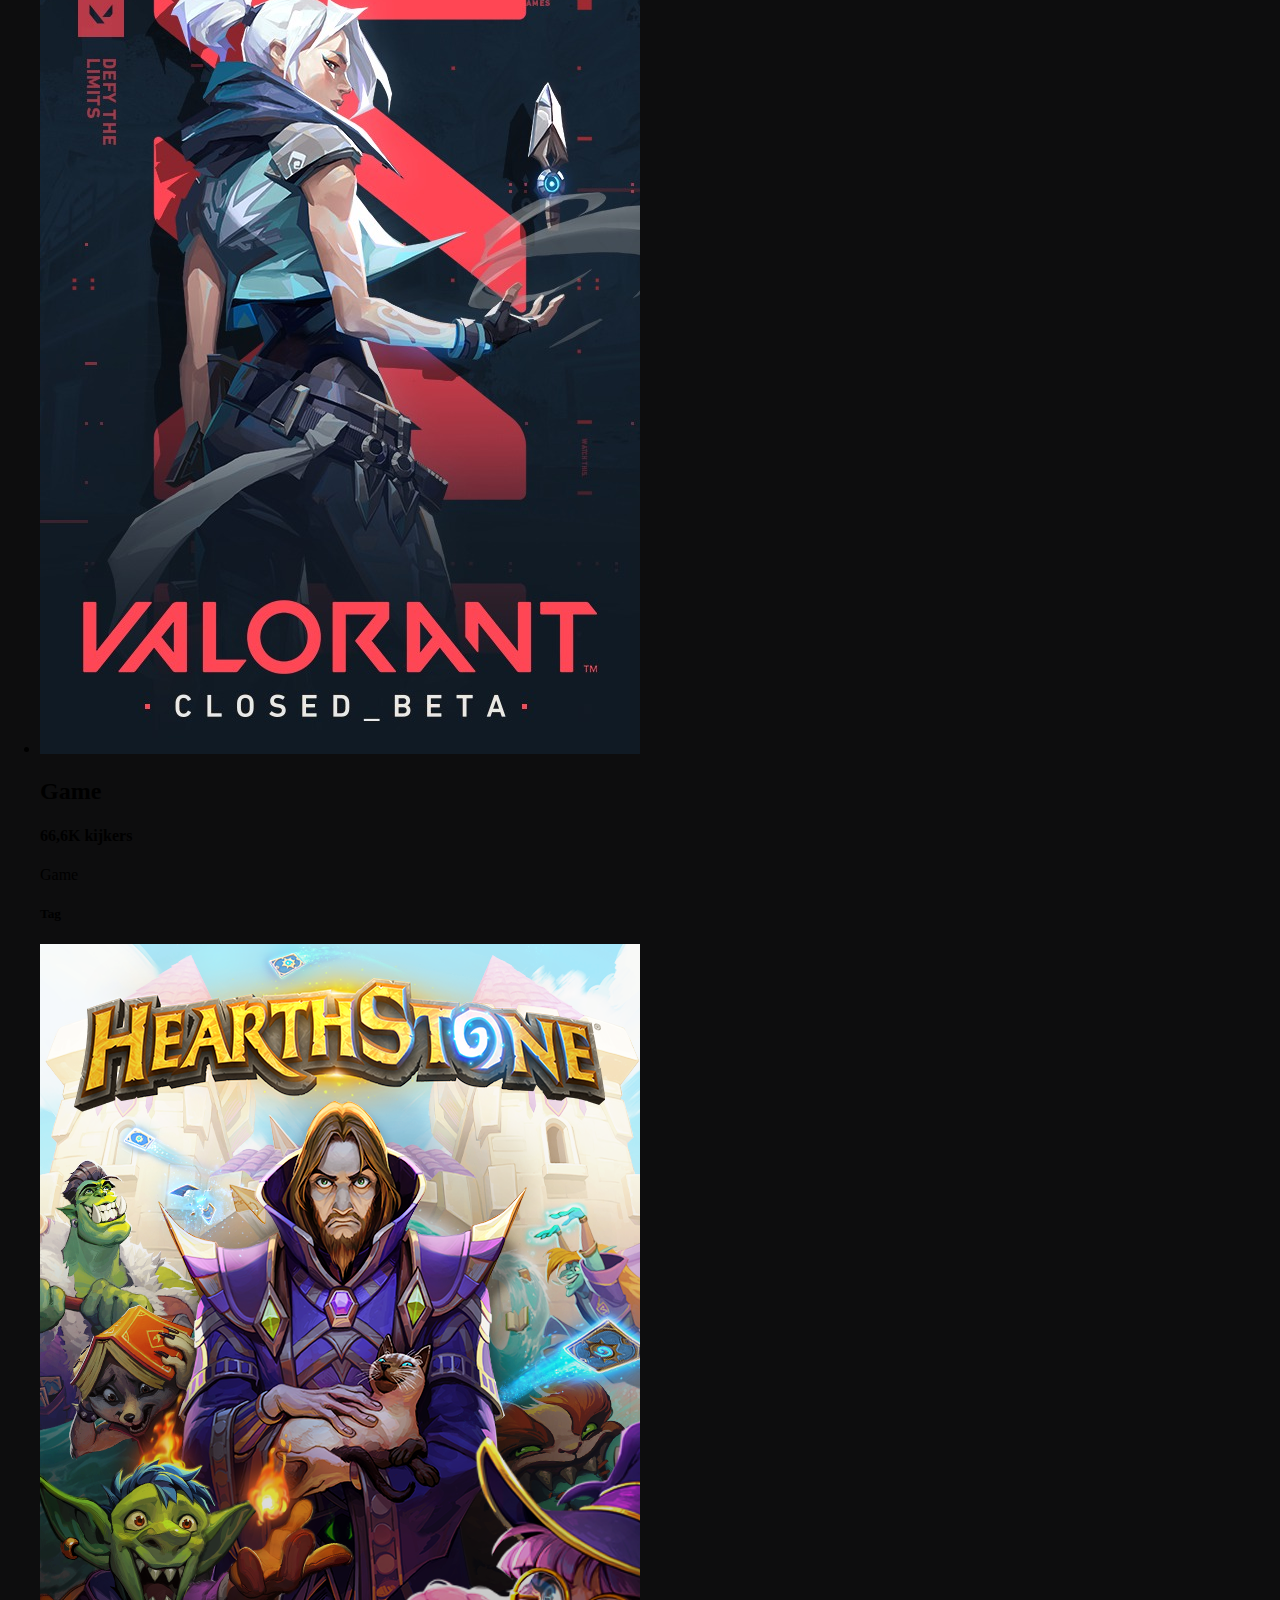
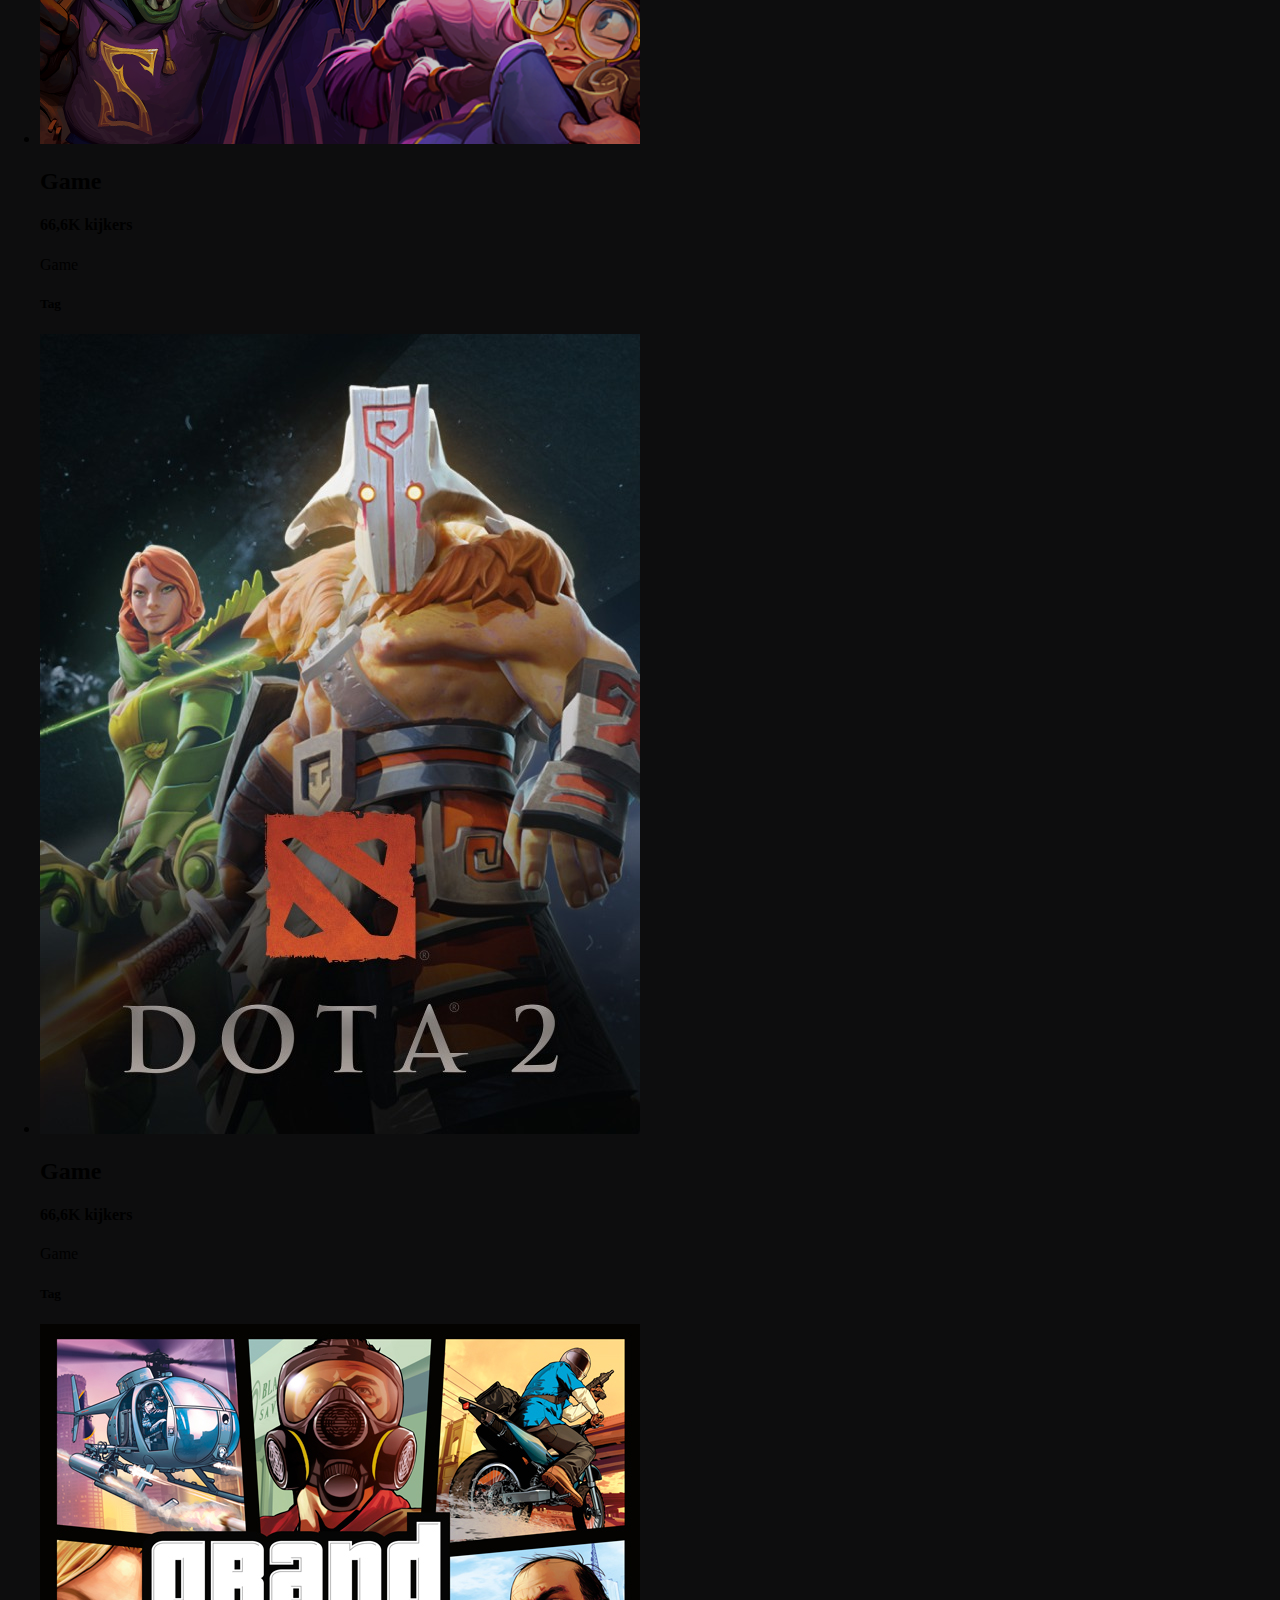
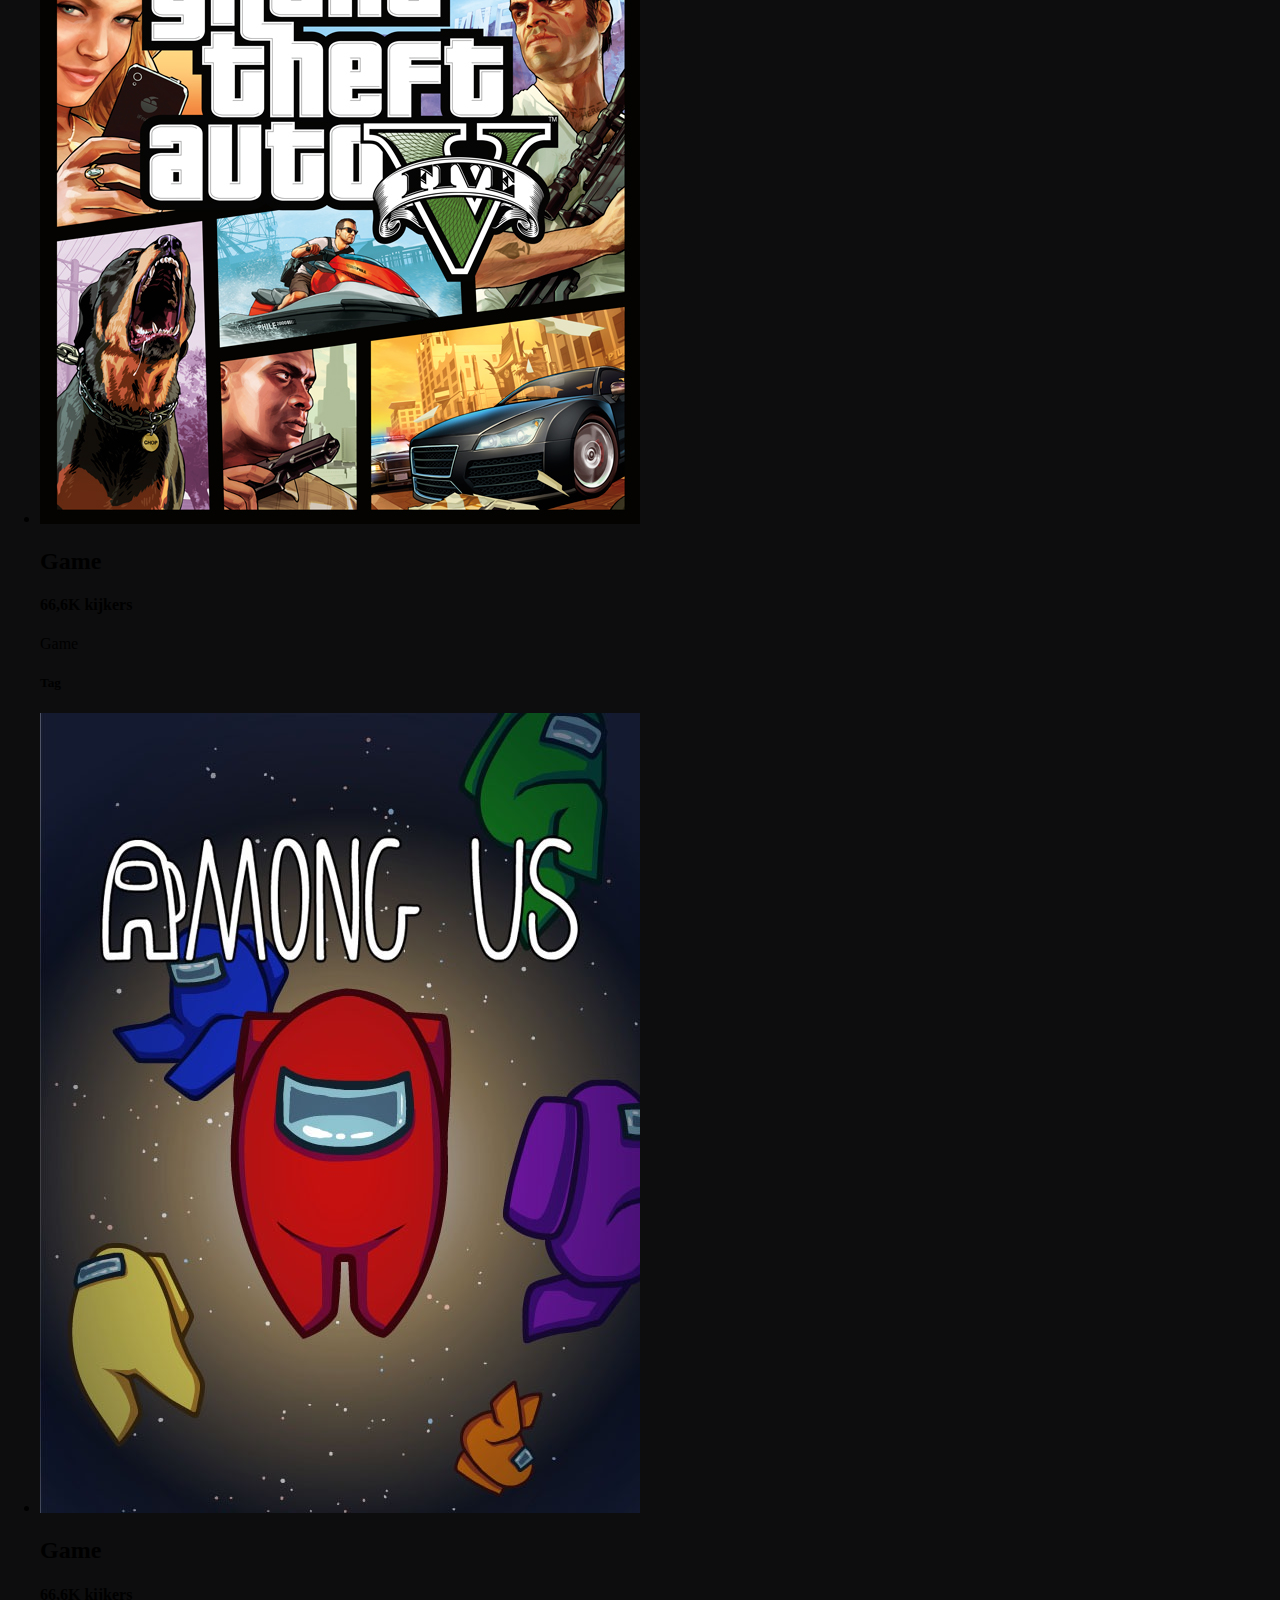
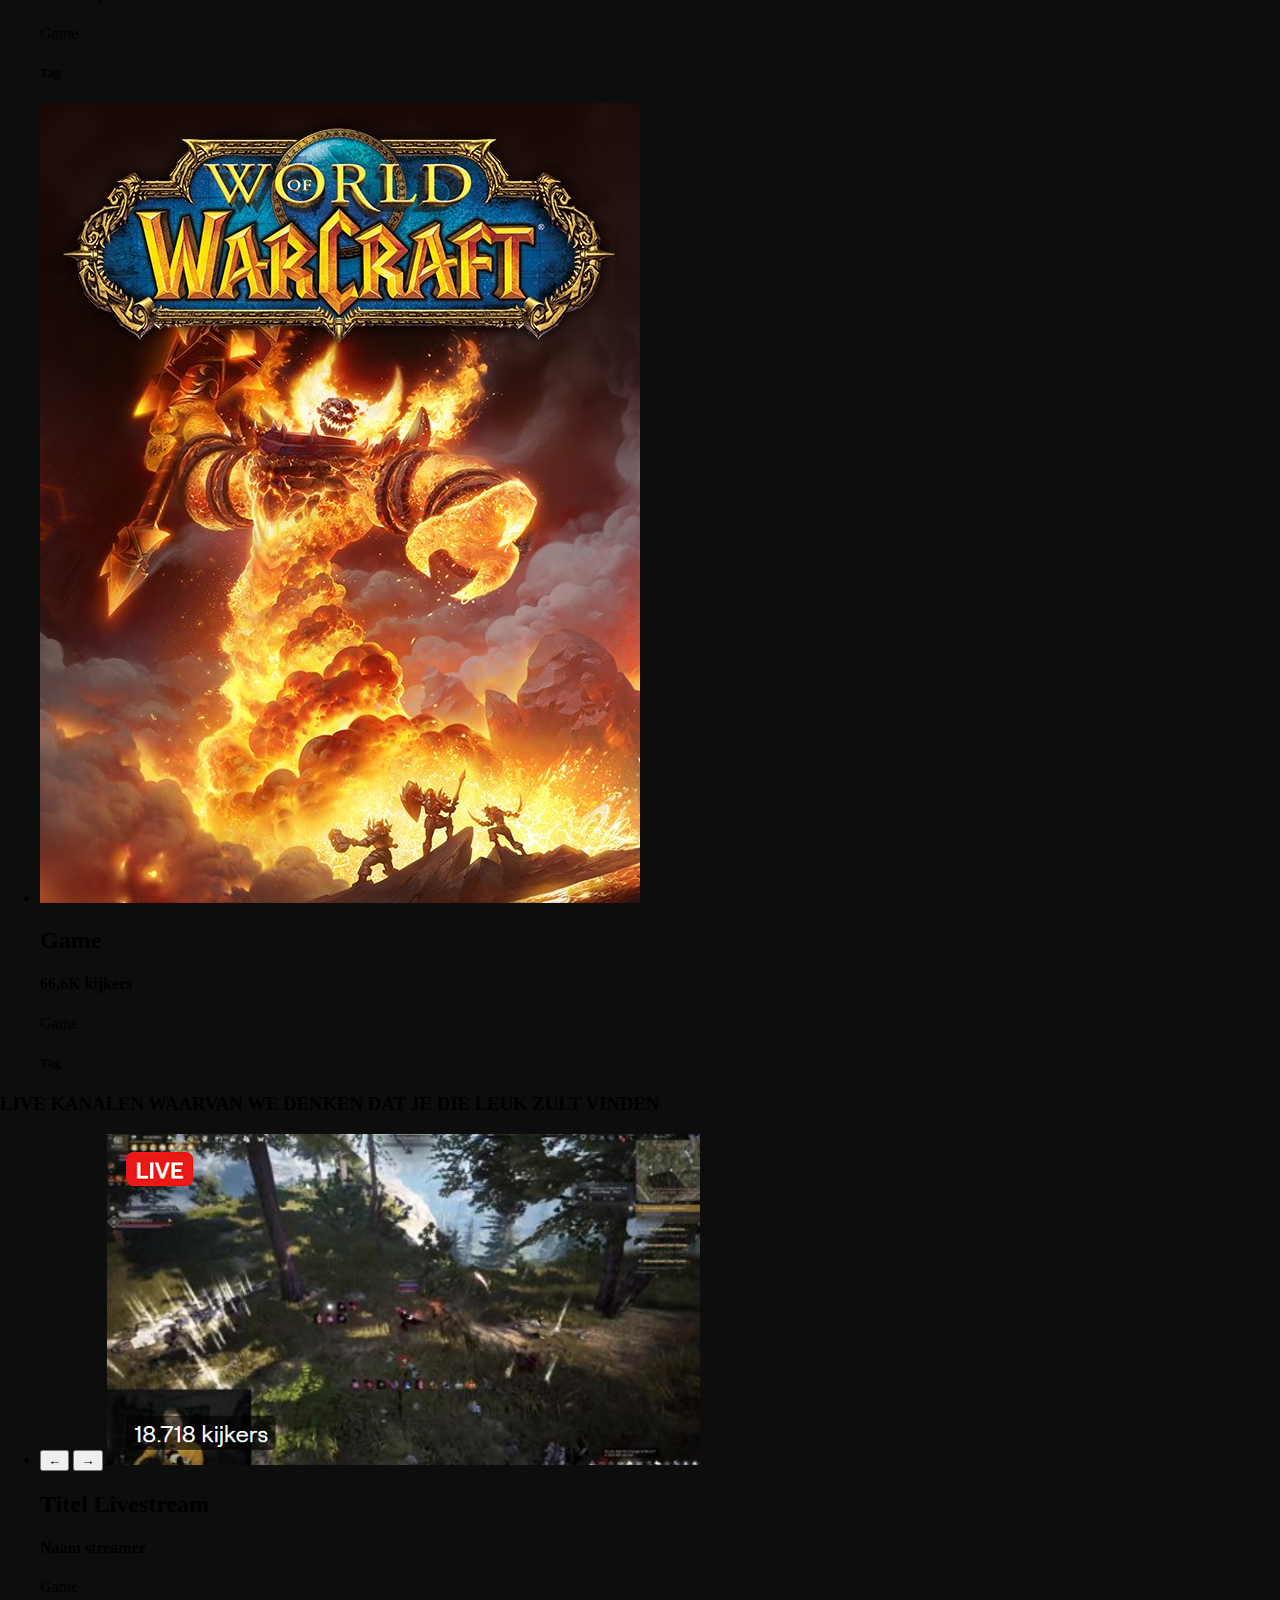
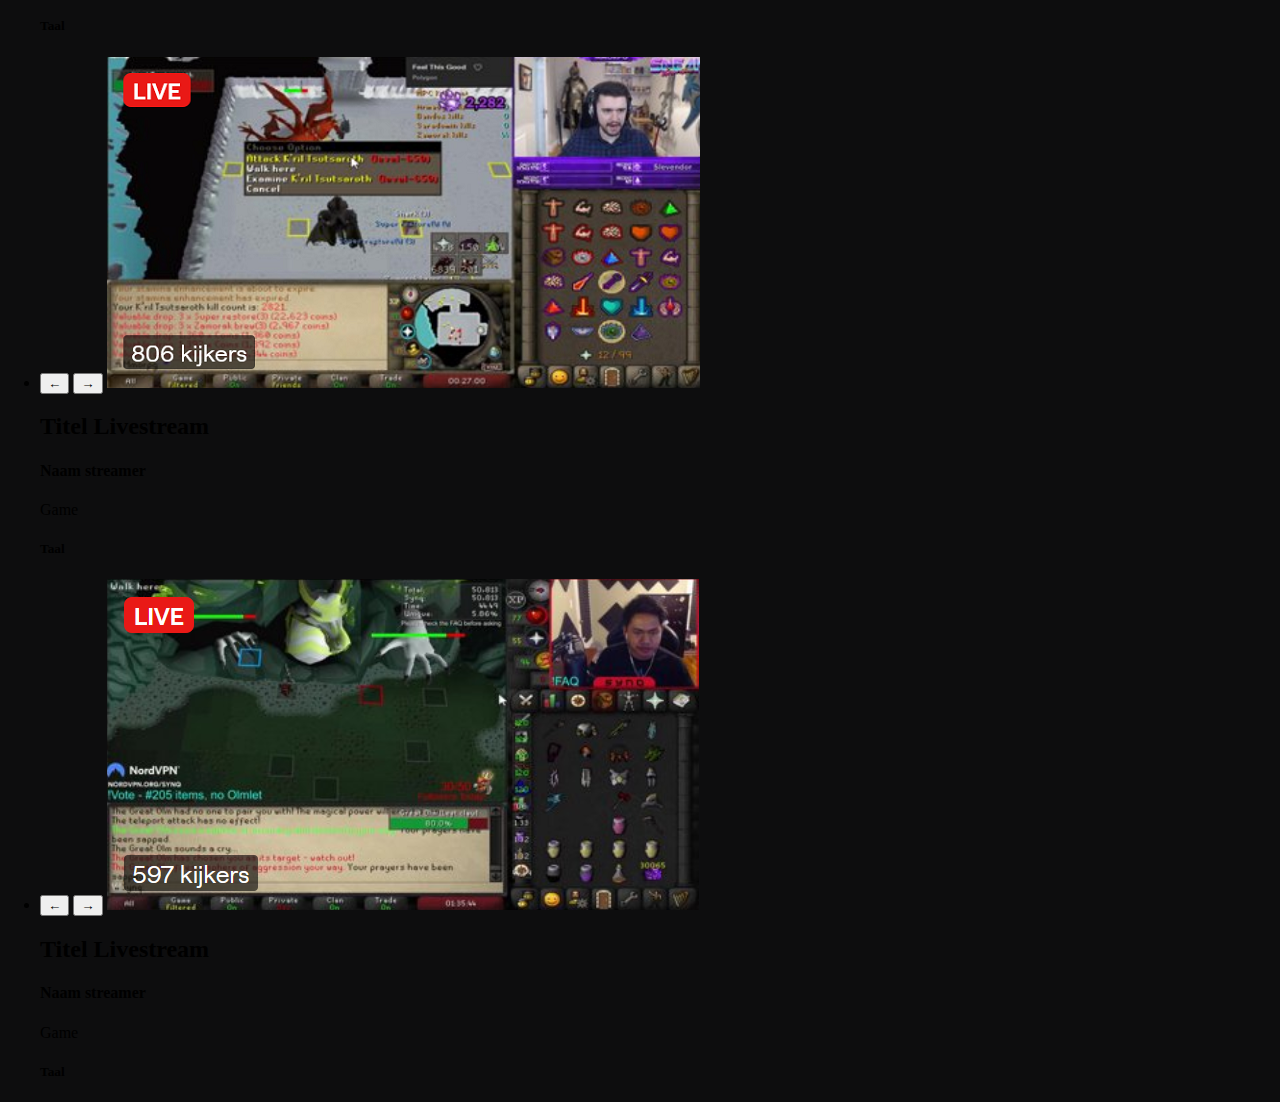
==== commit fded00c5: "Add files via upload" ====
--- a/index.html
+++ b/index.html
@@ -120,6 +120,8 @@
     </ul>
     </div>
 
+    <h3>CATEGORIEËN WAARVAN WE DENKEN DAT JE DIE LEUK ZULT VINDEN</h3>
+
     <div class="container">
     <ul class="categorie">
       <li>
@@ -216,6 +218,40 @@
       <h5>Tag</h5>
     </li>
   </ul>
+    </div>
+
+    <h3>LIVE KANALEN WAARVAN WE DENKEN DAT JE DIE LEUK ZULT VINDEN</h3>
+
+    <div class="container">
+    <ul class="video">
+      <li>
+        <button>←</button>
+        <button>→</button> 
+        <img src="images/Video2.PNG">
+        <h2>Titel Livestream</h2>
+        <h4>Naam streamer</h4>
+        <p>Game</p>
+        <h5>Taal</h5>
+      </li>
+      <li>
+        <button>←</button>
+        <button>→</button> 
+        <img src="images/Video3.PNG">
+        <h2>Titel Livestream</h2>
+        <h4>Naam streamer</h4>
+        <p>Game</p>
+        <h5>Taal</h5>
+      </li>
+      <li>
+        <button>←</button>
+        <button>→</button> 
+        <img src="images/Video1.PNG">
+        <h2>Titel Livestream</h2>
+        <h4>Naam streamer</h4>
+        <p>Game</p>
+        <h5>Taal</h5>
+      </li>
+    </ul>
     </div>
 
     <script src="scripts/script.js"></script>
--- a/styles/style.css
+++ b/styles/style.css
@@ -9,6 +9,8 @@
     font-family: "Open Sans", sans-serif;
     color: white;
     font-size: 32px;
+    margin-top: 50px;
+    margin-left: 2%;
   }
 
   h2 {
@@ -21,6 +23,7 @@
     font-family: "Open Sans", sans-serif;
     color: rgb(165, 165, 165);
     font-size: 10px;
+    margin-left: 2%;
   }
 
   h4 {
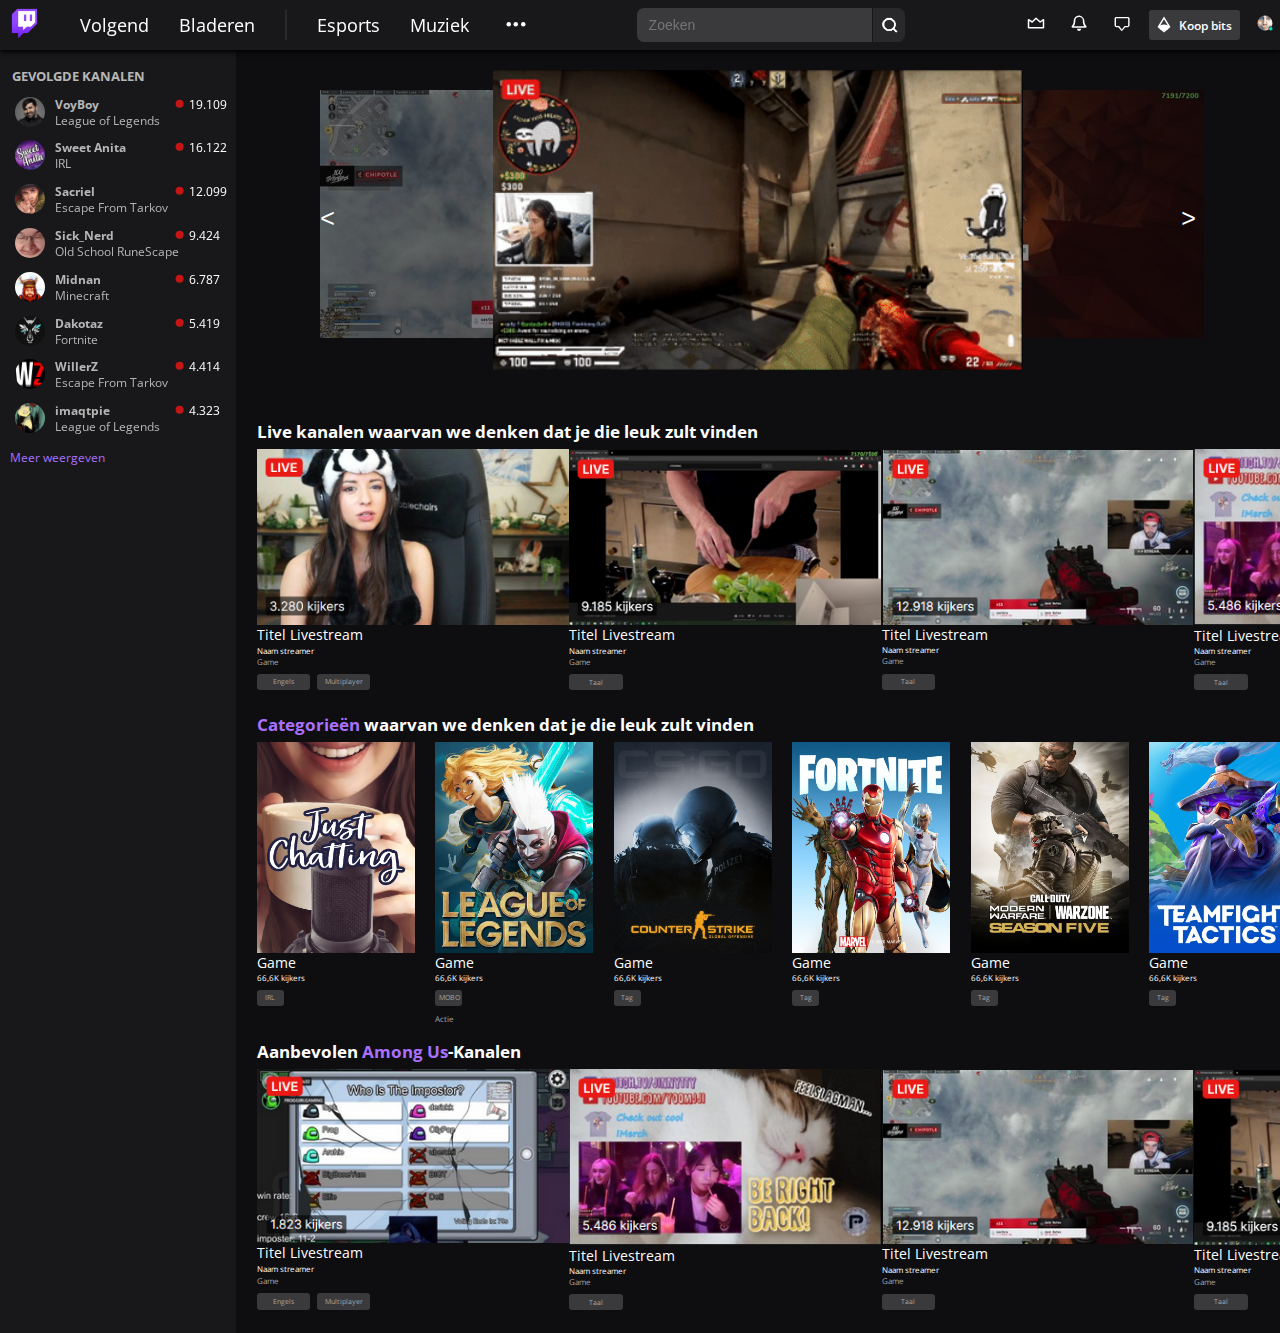
==== commit 7b59cdbb: "Add files via upload" ====
--- a/index.html
+++ b/index.html
@@ -15,28 +15,40 @@
       <nav>
         <ul>
           <li>
-            <a href="index.html"><img src="images/Twitch_Logo.png" /></a>
+            <a href="index.html"><img src="images/Twitch_Logo.png" alt="Logo"/></a>
           </li>
           <li><a href="#">
-            <img class="nav_icons" src="images/Volgend.svg"/>
+              <img class="nav_icons" src="images/Volgend.svg" alt="Volgend"
+              onmouseover="this.src='images/Volgend_hover.svg'" 
+              onmouseout="this.src='images/Volgend.svg'"
+              border="0" alt=""/>
             <span>Volgend</span>
           </a></li>
           <li><a href="bladeren.html">
-            <img class="nav_icons" src="images/Bladeren.svg"/>
+            <img class="nav_icons" src="images/Bladeren.svg" alt="Bladeren"
+            onmouseover="this.src='images/Bladeren_hover.svg'" 
+            onmouseout="this.src='images/Bladeren.svg'" 
+            border="0" alt=""/>
             <span>Bladeren</span>
           </a></li>
           <li><div class="streepje"></div></li>
           <li><a href="#">
-            <img class="nav_icons" src="images/Esports.svg"/>
+            <img class="nav_icons" src="images/Esports.svg" alt="Esports"
+            onmouseover="this.src='images/Esports_hover.svg'" 
+            onmouseout="this.src='images/Esports.svg'" 
+            border="0" alt=""/>
             <span>Esports</span>
           </a></li>
           <li><a href="#">
-            <img class="nav_icons" src="images/Muziek.svg"/>
+            <img class="nav_icons" src="images/Muziek.svg" alt="Muziek"
+            onmouseover="this.src='images/Muziek_hover.svg'" 
+            onmouseout="this.src='images/Muziek.svg'" 
+            border="0" alt=""/>   
             <span>Muziek</span>
           </a></li>
           <li>
             <a href="#"
-              ><img class="dropdown" src="images/Three_Dots_Icon.svg"
+              ><img class="dropdown" src="images/Three_Dots_Icon.svg" alt="Dropdown"
             /></a>
           </li>
         </ul>
@@ -51,7 +63,7 @@
           autocomplete="off"
           aria-label="zoeken"
         />
-        <a href="#"><img src="images/Search_Icon.png" type="submit"></img></a>
+        <a href="#" onclick="toggleSearch()"><img src="images/Search_Icon.png" type="submit" ></img></a>
     </form>
       <div class="icon_menu">
         <a href="#"><img src="images/Kroon.svg"/></a>
@@ -63,193 +75,294 @@
         </a>
         <a href="#"><img src="images/Profiel.svg"/></a>
       </div>
+
+    <nav role="phone_dropdown">
+      <a href="#" onclick="toggleDropdown()"
+        ><img class="dropdown" src="images/Three_Dots_Icon.svg"
+      /></a>
+      <ul id="toggleDropdown">          
+        <li>
+          <a href="#">Privacybeleid</a>
+        </li>
+        <li>
+          <a href="#">Cookiebeleid</a>
+        </li>
+        <li>
+          <a href="#">Servicevoorwaarden</a>
+        </li>
+        <li><hr></li>
+        <li>
+          <a href="#">Licht thema inschakelen</a>
+        </li>
+      </ul>
+    </nav>
+
+
     </header>
-
+    
+<div id="achtergrond">
+      <img src="images/Stream2.jpg" alt="Stream">
+      <img src="images/Stream3.jpg" alt="Stream">
+    </div>
+
+    <main>
+      <button><</button>
+      <img src="images/Stream.gif" alt="Stream">
+      <button>></button> 
+    </main>
+    
     <nav role="sub">
       <ul>
-        <li>
-          <img src="images/Profiel.svg">
-        </li>
-        <li>
-          <img src="images/Profiel.svg">
-        </li>
-        <li>
-          <img src="images/Profiel.svg">
-        </li>
-        <li>
-          <img src="images/Profiel.svg">
-        </li>
-        <li>
-          <img src="images/Profiel.svg">
-        </li>
+        <strong>Gevolgde kanalen</strong>
+        <li>
+          <img src="images/Streamer1.png" alt="Profiel">
+          <p>VoyBoy</p>
+          <div></div>
+          <p>19.109</p>
+          <p>League of Legends</p>
+        </li>
+
+        <li>
+          <img src="images/Streamer2.png" alt="Profiel">
+          <p>Sweet Anita</p>
+          <div></div>
+          <p>16.122</p>
+          <p>IRL</p>
+        </li>
+
+        <li>
+          <img src="images/Streamer3.png" alt="Profiel">
+          <p>Sacriel</p>
+          <div></div>
+          <p>12.099</p>
+          <p>Escape From Tarkov</p>
+        </li>
+
+        <li>
+          <img src="images/Streamer4.jpeg" alt="Profiel">
+          <p>Sick_Nerd</p>
+          <div></div>
+          <p>9.424</p>
+          <p>Old School RuneScape</p>
+        </li>
+
+        <li>
+          <img src="images/Streamer5.jpeg" alt="Profiel">
+          <p>Midnan</p>
+          <div></div>
+          <p>6.787</p>
+          <p>Minecraft</p>
+        </li>
+
+        <li>
+          <img src="images/Streamer6.png" alt="Profiel">
+          <p>Dakotaz</p>
+          <div></div>
+          <p>5.419</p>
+          <p>Fortnite</p>
+        </li>
+
+        <li>
+          <img src="images/Streamer7.png" alt="Profiel">
+          <p>WillerZ</p>
+          <div></div>
+          <p>4.414</p>
+          <p>Escape From Tarkov</p>
+        </li>
+
+        <li>
+          <img src="images/Streamer8.jpeg" alt="Profiel">
+          <p>imaqtpie</p>
+          <div></div>
+          <p>4.323</p>
+          <p>League of Legends</p>
+        </li>
+        <a href="#">Meer weergeven</a>
       </ul>
     </nav>
 
-    <h1>Welkom bij Twitch!</h1>
-    <h3>LIVE KANALEN WAARVAN WE DENKEN DAT JE DIE LEUK ZULT VINDEN</h3>
+    <h1 id="titel">Welkom bij Twitch!</h1>
+    <strong>Live kanalen waarvan we denken dat je die leuk zult vinden</strong>
 
     <div class="container">
     <ul class="video">
       <li>
-        <button>←</button>
-        <button>→</button> 
+        <img src="images/Video1.PNG">
+        <img src="images/Streamer2.png">
+        <p>Titel Livestream</p>
+        <p>Naam streamer</p>
+        <p>Game</p>
+        <p>Engels</p>
+        <p>Multiplayer</p>
+      </li>
+      <li>
         <img src="images/Video2.PNG">
-        <h2>Titel Livestream</h2>
-        <h4>Naam streamer</h4>
-        <p>Game</p>
-        <h5>Taal</h5>
-      </li>
-      <li>
-        <button>←</button>
-        <button>→</button> 
+        <img src="images/Streamer1.png">
+        <p>Titel Livestream</p>
+        <p>Naam streamer</p>
+        <p>Game</p>
+        <p>Taal</p>
+      </li>
+      <li>
         <img src="images/Video3.PNG">
-        <h2>Titel Livestream</h2>
-        <h4>Naam streamer</h4>
-        <p>Game</p>
-        <h5>Taal</h5>
-      </li>
-      <li>
-        <button>←</button>
-        <button>→</button> 
-        <img src="images/Video1.PNG">
-        <h2>Titel Livestream</h2>
-        <h4>Naam streamer</h4>
-        <p>Game</p>
-        <h5>Taal</h5>
+        <img src="images/Streamer3.png">
+        <p>Titel Livestream</p>
+        <p>Naam streamer</p>
+        <p>Game</p>
+        <p>Taal</p>
+      </li>
+      <li>
+        <img src="images/Video4.PNG">
+        <img src="images/Streamer3.png">
+        <p>Titel Livestream</p>
+        <p>Naam streamer</p>
+        <p>Game</p>
+        <p>Taal</p>
+      </li>
+      <li>
+        <img src="images/Video5.PNG">
+        <img src="images/Streamer3.png">
+        <p>Titel Livestream</p>
+        <p>Naam streamer</p>
+        <p>Game</p>
+        <p>Taal</p>
       </li>
     </ul>
     </div>
 
-    <h3>CATEGORIEËN WAARVAN WE DENKEN DAT JE DIE LEUK ZULT VINDEN</h3>
+    <strong><mark>Categorieën</mark> waarvan we denken dat je die leuk zult vinden</strong>
 
     <div class="container">
     <ul class="categorie">
       <li>
       <img src="images/Categorieën/Just Chatting.jpg">
-      <h2>Game</h2>
-      <h4>66,6K kijkers</h4>
-      <p>Game</p>
-      <h5>Tag</h5>
+      <p>Game</p>
+      <p>66,6K kijkers</p>
+      <p>IRL</p>
     </li>
 
     <li>
       <img src="images/Categorieën/League of Legends.jpg">
-      <h2>Game</h2>
-      <h4>66,6K kijkers</h4>
-      <p>Game</p>
-      <h5>Tag</h5>
+      <p>Game</p>
+      <p>66,6K kijkers</p>
+      <p>MOBO</p>
+      <p>Actie</p>
     </li>
 
     <li>
       <img src="images/Categorieën/Counter-Strike Global Offensive.jpg">
-      <h2>Game</h2>
-      <h4>66,6K kijkers</h4>
-      <p>Game</p>
-      <h5>Tag</h5>
+      <p>Game</p>
+      <p>66,6K kijkers</p>
+      <p>Tag</p>
     </li>
 
     <li>
       <img src="images/Categorieën/Fortnite.jpg">
-      <h2>Game</h2>
-      <h4>66,6K kijkers</h4>
-      <p>Game</p>
-      <h5>Tag</h5>
+      <p>Game</p>
+      <p>66,6K kijkers</p>
+      <p>Tag</p>
     </li>
     <li>
       <img src="images/Categorieën/Call of Duty Modern Warfare.jpg">
-      <h2>Game</h2>
-      <h4>66,6K kijkers</h4>
-      <p>Game</p>
-      <h5>Tag</h5>
+      <p>Game</p>
+      <p>66,6K kijkers</p>
+      <p>Tag</p>
     </li>
 
     <li>
       <img src="images/Categorieën/Teamfight Tactics.jpg">
-      <h2>Game</h2>
-      <h4>66,6K kijkers</h4>
-      <p>Game</p>
-      <h5>Tag</h5>
+      <p>Game</p>
+      <p>66,6K kijkers</p>
+      <p>Tag</p>
     </li>
 
     <li>
       <img src="images/Categorieën/Valorant.jpg">
-      <h2>Game</h2>
-      <h4>66,6K kijkers</h4>
-      <p>Game</p>
-      <h5>Tag</h5>
+      <p>Game</p>
+      <p>66,6K kijkers</p>
+      <p>Tag</p>
     </li>
 
     <li>
       <img src="images/Categorieën/Hearthstone.png">
-      <h2>Game</h2>
-      <h4>66,6K kijkers</h4>
-      <p>Game</p>
-      <h5>Tag</h5>
+      <p>Game</p>
+      <p>66,6K kijkers</p>
+      <p>Tag</p>
     </li>
     <li>
       <img src="images/Categorieën/Dota 2.jpg">
-      <h2>Game</h2>
-      <h4>66,6K kijkers</h4>
-      <p>Game</p>
-      <h5>Tag</h5>
+      <p>Game</p>
+      <p>66,6K kijkers</p>
+      <p>Tag</p>
     </li>
 
     <li>
       <img src="images/Categorieën/Grand Theft Auto V.jpg">
-      <h2>Game</h2>
-      <h4>66,6K kijkers</h4>
-      <p>Game</p>
-      <h5>Tag</h5>
+      <p>Game</p>
+      <p>66,6K kijkers</p>
+      <p>Tag</p>
     </li>
 
     <li>
       <img src="images/Categorieën/Among Us.jpg">
-      <h2>Game</h2>
-      <h4>66,6K kijkers</h4>
-      <p>Game</p>
-      <h5>Tag</h5>
+      <p>Game</p>
+      <p>66,6K kijkers</p>
+      <p>Tag</p>
     </li>
 
     <li>
       <img src="images/Categorieën/World of Warcraft.jpg">
-      <h2>Game</h2>
-      <h4>66,6K kijkers</h4>
-      <p>Game</p>
-      <h5>Tag</h5>
+      <p>Game</p>
+      <p>66,6K kijkers</p>
+      <p>Tag</p>
     </li>
   </ul>
     </div>
 
-    <h3>LIVE KANALEN WAARVAN WE DENKEN DAT JE DIE LEUK ZULT VINDEN</h3>
+    <strong>Aanbevolen <mark>Among Us</mark>-Kanalen</strong>
 
     <div class="container">
     <ul class="video">
       <li>
-        <button>←</button>
-        <button>→</button> 
+        <img src="images/Video5.PNG">
+        <img src="images/Streamer4.jpeg">
+        <p>Titel Livestream</p>
+        <p>Naam streamer</p>
+        <p>Game</p>
+        <p>Engels</p>
+        <p>Multiplayer</p>
+      </li>
+      <li>
+        <img src="images/Video4.PNG">
+        <img src="images/Streamer5.jpeg">
+        <p>Titel Livestream</p>
+        <p>Naam streamer</p>
+        <p>Game</p>
+        <p>Taal</p>
+      </li>
+      <li>
+        <img src="images/Video3.PNG">
+        <img src="images/Streamer6.png">
+        <p>Titel Livestream</p>
+        <p>Naam streamer</p>
+        <p>Game</p>
+        <p>Taal</p>
+      </li>
+      <li>
         <img src="images/Video2.PNG">
-        <h2>Titel Livestream</h2>
-        <h4>Naam streamer</h4>
-        <p>Game</p>
-        <h5>Taal</h5>
-      </li>
-      <li>
-        <button>←</button>
-        <button>→</button> 
-        <img src="images/Video3.PNG">
-        <h2>Titel Livestream</h2>
-        <h4>Naam streamer</h4>
-        <p>Game</p>
-        <h5>Taal</h5>
-      </li>
-      <li>
-        <button>←</button>
-        <button>→</button> 
+        <img src="images/Streamer6.png">
+        <p>Titel Livestream</p>
+        <p>Naam streamer</p>
+        <p>Game</p>
+        <p>Taal</p>
+      </li>
+      <li>
         <img src="images/Video1.PNG">
-        <h2>Titel Livestream</h2>
-        <h4>Naam streamer</h4>
-        <p>Game</p>
-        <h5>Taal</h5>
+        <img src="images/Streamer6.png">
+        <p>Titel Livestream</p>
+        <p>Naam streamer</p>
+        <p>Game</p>
+        <p>Taal</p>
       </li>
     </ul>
     </div>
--- a/styles/style.css
+++ b/styles/style.css
@@ -9,42 +9,71 @@
     font-family: "Open Sans", sans-serif;
     color: white;
     font-size: 32px;
-    margin-top: 50px;
-    margin-left: 2%;
-  }
-
-  h2 {
-    font-family: "Open Sans", sans-serif;
+    margin-top: 60px;
+    margin-bottom: 0;
+    margin-left: 2%;
+  }
+
+  mark {
+    background-color: transparent;
+    color: #a970ff;
+  }
+
+  li p:first-of-type {
+    font-family: "Open Sans", sans-serif;
+    font-weight: 600;
     color: white;
     font-size: 20px;
-  }
-
-  h3 {
+    margin: 0;
+  }
+
+  strong {
+    font-family: "Open Sans", sans-serif;
+    color: rgb(165, 165, 165);
+    font-size: 11px;
+    font-weight: 600;
+    text-transform: uppercase;
+    margin-left: 2%;
+  }
+
+  .categorie li p {
+    margin-left: 8px;
+  }
+
+  .video li p:nth-child(3),
+  .categorie li p:nth-child(2) {
+    font-family: "Open Sans", sans-serif;
+    color: white;
+    font-size: 14px;
+  }
+
+  .video li p:nth-child(4),
+  .categorie li p:nth-child(3) {
+    font-family: "Open Sans", sans-serif;
+    color: white;
+  }
+
+  .video li p:nth-child(n + 6):nth-child(-n + 7),
+  .categorie li p:nth-child(n + 4):nth-child(-n + 5),
+  .grid li p:nth-child(n + 4):nth-child(-n + 5) {
+    display: inline-flex;
+    justify-content: center;
+    font-family: "Open Sans", sans-serif;
+    font-weight: 800;
+    color: rgb(165, 165, 165);
+    background-color: #3a3a3d;
+    padding: 0.3em 0.8em;
+    border-radius: 30px;
+    margin-top: 1em;
+    margin-bottom: 1em;
+  }
+
+  p {
     font-family: "Open Sans", sans-serif;
     color: rgb(165, 165, 165);
     font-size: 10px;
-    margin-left: 2%;
-  }
-
-  h4 {
-    font-family: "Open Sans", sans-serif;
-    color: white;
-    font-size: 8px;
-  }
-
-  h5 {
-    font-family: "Open Sans", sans-serif;
-    color: rgb(165, 165, 165);
-    font-size: 7px;
-    background-color: #3a3a3d;
-    padding: 2px;
-    border-radius: 3px;
-  }
-
-  p {
-    font-family: "Open Sans", sans-serif;
-    color: rgb(165, 165, 165);
-    font-size: 8px;
+    margin: 0;
+    padding: 0;
   }
 
   header {
@@ -56,6 +85,7 @@
     box-shadow: 0px 2px 5px black;
     width: 100%;
     top: 0;
+    max-height: 50px;
   }
 
   header a img {
@@ -131,7 +161,6 @@
   }
 
   header form {
-    padding: 0.2em;
     display: flex;
     max-height: 50px;
   }
@@ -145,17 +174,19 @@
   }
 
   header form input {
-    width: 50%;
     font-size: 14px;
-    min-width: 105px;
-    max-width: 355px;
+    height: 36px;
+    width: 17em;
     line-height: 2em;
     background-color: #3a3a3d;
     color: rgb(165, 165, 165);
     padding: 0 0.5em;
-    border-radius: 7px 0px 0px 7px;
-    margin-right: 1px;
-    padding-left: 12px;
+    margin-top: 7px;
+    border-radius: 7px;
+    margin-left: 7%;
+  }
+
+  #search {
     display: none;
   }
 
@@ -166,11 +197,15 @@
 
   header form a {
     border-radius: 0px 7px 7px 0px;
+    position: absolute;
+    right: 0;
+    margin-right: 10%;
   }
 
   header form img {
     width: 70%;
     height: 70%;
+    padding-top: 0.2em;
     max-width: 25px;
     min-width: 22px;
   }
@@ -221,35 +256,53 @@
     display: none;
   }
 
+  nav[role="phone_dropdown"] {
+    position: absolute;
+    right: 0;
+    margin-right: 2%;
+    margin-top: 2%;
+  }
+
+  nav[role="phone_dropdown"] a {
+    color: #a970ff;
+    font-size: 12px;
+    padding-top: 5%;
+  }
+
+  nav[role="phone_dropdown"] ul {
+    position: absolute;
+    display: none;
+    flex-wrap: wrap;
+    width: 161px;
+    margin-top: 9px;
+    background-color: #18181b;
+    border-radius: 5px;
+    max-height: 150px;
+    padding-bottom: 10px;
+    transform: translate(-80%, 0%);
+  }
+
+  nav[role="phone_dropdown"] li {
+    display: flex;
+    padding-left: 5%;
+    padding-top: 5%;
+  }
+
+  hr {
+    display: flex;
+    justify-content: center;
+    height: 1px;
+    border: 0;
+    border-top: 1px solid #3a3a3d;
+    margin: 0;
+    margin-top: 5%;
+    padding: 0em 7.5em 0em 0em;
+    margin-right: 1em;
+  }
+
   body {
     margin: 0;
-    background-color: #0d0d0e;
-  }
-
-  main {
-    width: 100%;
-  }
-
-  main ul {
-    display: flex;
-    flex-direction: row;
-    flex-wrap: wrap;
-    padding: 0;
-  }
-
-  main li {
-    display: flex;
-    align-items: flex-start;
-    flex-direction: column;
-    flex-grow: 1;
-    flex-basis: 47%;
-    max-width: 150px;
-    background-color: #18181b;
-    margin: 1% 1% 1% 1%;
-  }
-
-  main li img {
-    width: 100%;
+    background-color: #0e0e10;
   }
 
   button {
@@ -258,6 +311,7 @@
 
   .container {
     display: flex;
+    margin-top: -10px;
   }
 
   .video {
@@ -277,6 +331,7 @@
     text-decoration: none;
     list-style: none;
     background-color: #18181b;
+    float: right;
   }
 
   .video li + li {
@@ -285,6 +340,13 @@
 
   .video img {
     max-width: 270px;
+  }
+
+  .video img:nth-child(2) {
+    margin: 3%;
+    float: left;
+    border-radius: 50px;
+    width: 30px;
   }
 
   .categorie {
@@ -303,7 +365,6 @@
   }
 
   .categorie li {
-    display: flex;
     flex-direction: column;
     background-color: #18181b;
   }
@@ -313,20 +374,129 @@
   }
 
   .categorie img {
-    max-width: 100px;
-    max-height: 150px;
+    max-width: 150px;
+    max-height: 200px;
+  }
+
+  main {
+    display: none;
+  }
+
+  #achtergrond {
+    display: none;
+  }
+
+  .grid {
+    width: 100%;
+  }
+
+  .grid ul {
+    display: flex;
+    flex-direction: column;
+    flex-flow: row wrap;
+    padding: 0;
+    margin: 0% 1%;
+  }
+
+  .grid li {
+    display: flex;
+    align-items: flex-start;
+    flex-direction: column;
+    flex-wrap: nowrap;
+    flex-grow: 1;
+    flex-basis: 47%;
+    background-color: #18181b;
+    margin: 1%;
+  }
+
+  .grid li img {
+    position: relative;
+    width: 100%;
   }
 }
 
 @media screen and (min-width: 720px) and (max-width: 1199px) {
+  h1 {
+    margin-left: 2%;
+    font-family: "Open Sans", sans-serif;
+    color: white;
+    font-size: 32px;
+    margin-top: 60px;
+    margin-bottom: 0;
+  }
+
+  #titel {
+    display: none;
+  }
+
+  mark {
+    background-color: transparent;
+    color: #a970ff;
+  }
+
+  li p:first-of-type {
+    font-family: "Open Sans", sans-serif;
+    color: white;
+    font-size: 20px;
+    margin: 0;
+  }
+
+  strong {
+    font-family: "Open Sans", sans-serif;
+    color: white;
+    font-size: 17px;
+    margin-left: 2%;
+  }
+
+  .video li p:nth-child(3),
+  .categorie li p:nth-child(2) {
+    font-family: "Open Sans", sans-serif;
+    color: white;
+    margin: 0;
+    font-size: 14px;
+  }
+
+  .video li p:nth-child(4),
+  .categorie li p:nth-child(3) {
+    font-family: "Open Sans", sans-serif;
+    color: white;
+    margin: 0;
+    font-size: 8px;
+  }
+
+  .video li p:nth-child(n + 6):nth-child(-n + 7),
+  .categorie li p:nth-child(4) {
+    font-family: "Open Sans", sans-serif;
+    color: rgb(165, 165, 165);
+    font-size: 7px;
+    background-color: #3a3a3d;
+    padding: 0.5em;
+    border-radius: 3px;
+    margin: 1em 0em 1em 2%;
+    text-align: center;
+    min-width: 20%;
+    max-width: 23%;
+    margin-right: 0;
+  }
+
+  p {
+    font-family: "Open Sans", sans-serif;
+    color: rgb(165, 165, 165);
+    font-size: 8px;
+    margin: 0;
+  }
+
   header {
     display: flex;
+    top: 0;
+    margin-left: -50px;
     flex-wrap: nowrap;
     position: fixed;
     background-color: #18181b;
     z-index: 1;
     box-shadow: 0px 2px 5px black;
     width: 100%;
+    max-height: 50px;
   }
 
   header a img {
@@ -357,12 +527,18 @@
     font-family: "Open Sans", sans-serif;
   }
 
+  header nav li span {
+    display: none;
+  }
+
   header nav li + li {
     padding-left: 5%;
   }
 
   .nav_icons {
-    display: none;
+    display: flex;
+    width: 25px;
+    height: 25px;
   }
 
   header nav a {
@@ -394,9 +570,8 @@
   header form {
     padding: 0.2em;
     display: flex;
-    justify-content: center;
-    flex-grow: 1;
     max-height: 50px;
+    margin-left: 38%;
   }
 
   input,
@@ -419,6 +594,7 @@
     border-radius: 7px 0px 0px 7px;
     margin-right: 1px;
     padding-left: 12px;
+    display: none;
   }
 
   header form input:focus {
@@ -427,21 +603,20 @@
   }
 
   header form a {
-    background-color: #29292c;
-    border-radius: 0px 7px 7px 0px;
-    cursor: not-allowed;
+    padding-top: 3px;
   }
 
   header form img {
-    width: 70%;
-    height: 70%;
-    max-width: 25px;
-    min-width: 22px;
+    position: relative;
+    width: 25px;
+    height: 25px;
   }
 
   .icon_menu {
     display: flex;
-    justify-content: flex-end;
+    position: absolute;
+    margin-right: 1%;
+    right: 0;
     align-items: center;
     text-align: center;
     color: white;
@@ -453,6 +628,10 @@
     background-color: #18181b;
   }
 
+  nav[role="phone_dropdown"] {
+    display: none;
+  }
+
   .icon_menu img {
     width: 20px;
     height: 20px;
@@ -483,18 +662,23 @@
 
   nav[role="sub"] {
     display: flex;
+    margin-left: -50px;
     padding-top: 50px;
     max-width: 50px;
   }
 
   nav[role="sub"] img {
-    width: 40px;
-    height: 40px;
-    margin: 5px;
+    width: 30px;
+    height: 30px;
+    margin: 10px;
+    border-radius: 50px;
   }
 
   nav[role="sub"] ul {
-    max-height: 50px;
+    top: 50px;
+    max-width: 50px;
+    height: 100em;
+    background-color: #18181b;
     margin: 0;
     padding: 0;
     list-style: none;
@@ -508,43 +692,229 @@
     align-items: center;
     font-size: 18px;
     text-align: center;
-    background-color: #18181b;
-    font-family: "Open Sans", sans-serif;
+    font-family: "Open Sans", sans-serif;
+  }
+
+  nav[role="sub"] ul li p {
+    display: none;
+  }
+
+  nav[role="sub"] strong,
+  nav[role="sub"] a {
+    display: none;
   }
 
   body {
     margin: 0;
-    background-color: #0d0d0e;
-  }
-
-  .video a {
-    position: absolute;
-    background-color: black;
+    margin-left: 50px;
+    background-color: #0e0e10;
+  }
+
+  .grid {
+    width: 100%;
+  }
+
+  .grid ul {
+    display: flex;
+    flex-direction: column;
+    flex-flow: row wrap;
+    padding: 0;
+    margin: 0% 1%;
+  }
+
+  .grid li {
+    display: flex;
+    align-items: flex-start;
+    flex-direction: column;
+    flex-wrap: nowrap;
+    flex-grow: 1;
+    flex-basis: 19%;
+    background-color: #18181b;
+    margin: 1%;
+  }
+
+  .grid li img {
+    position: relative;
+    width: 100%;
+  }
+
+  .container {
+    display: flex;
+    margin-top: -10px;
+  }
+
+  .video {
+    margin-left: 2%;
+    display: flex;
+    overflow-x: auto;
+    padding: 0;
+    -ms-overflow-style: none;
+    scrollbar-width: none;
+  }
+
+  .video::-webkit-scrollbar {
+    display: none;
+  }
+
+  .video li {
     text-decoration: none;
-    color: white;
-    opacity: 95%;
+    list-style: none;
+    float: right;
+  }
+
+  .video li + li {
+    margin-left: 2%;
+  }
+
+  .video img {
+    max-width: 327.5px;
+  }
+
+  .video img:nth-child(2) {
+    margin: 2px;
+    float: left;
+    display: none;
+  }
+
+  .categorie {
+    margin-left: 2%;
+    display: flex;
+    overflow-x: auto;
+    text-decoration: none;
+    list-style: none;
+    padding: 0;
+    -ms-overflow-style: none;
+    scrollbar-width: none;
+  }
+
+  .categorie::-webkit-scrollbar {
+    display: none;
+  }
+
+  .categorie li {
+    display: flex;
+    flex-direction: column;
+  }
+
+  .categorie li + li {
+    margin-left: 2%;
+  }
+
+  .categorie img {
+    max-width: 158px;
+    max-height: 211px;
+  }
+
+  main {
+    display: flex;
+    margin-top: 70px;
+    justify-content: space-around;
+  }
+
+  main button {
+    background-color: transparent;
+    color: white;
+    border: none;
+    font-size: 25px;
+    padding: 5px 10px 8px 10px;
+  }
+
+  main button:hover {
+    background-color: #3a3a3d;
     border-radius: 8px;
+  }
+
+  main img {
+    width: 530px;
+    height: 300px;
+  }
+
+  #achtergrond {
+    display: none;
+  }
+}
+
+@media screen and (min-width: 1200px) {
+  h1 {
+    font-family: "Open Sans", sans-serif;
+    color: white;
+    font-weight: 700;
+    font-size: 54px;
+    margin-top: 60px;
+    margin-bottom: 0;
+    margin-left: 2%;
+  }
+
+  #titel {
+    display: none;
+  }
+
+  mark {
+    background-color: transparent;
+    color: #a970ff;
+  }
+
+  li p:first-of-type {
+    font-family: "Open Sans", sans-serif;
+    color: white;
+    font-size: 20px;
+    margin: 0;
+  }
+
+  strong {
+    font-family: "Open Sans", sans-serif;
+    color: white;
+    font-size: 17px;
+    margin-left: 2%;
+  }
+
+  .video li p:nth-child(3),
+  .categorie li p:nth-child(2) {
+    font-family: "Open Sans", sans-serif;
+    color: white;
+    margin: 0;
+    font-size: 14px;
+  }
+
+  .video li p:nth-child(4),
+  .categorie li p:nth-child(3) {
+    font-family: "Open Sans", sans-serif;
+    color: white;
+    margin: 0;
+    font-size: 8px;
+  }
+
+  .video li p:nth-child(n + 6):nth-child(-n + 7),
+  .categorie li p:nth-child(4) {
+    font-family: "Open Sans", sans-serif;
+    color: rgb(165, 165, 165);
+    font-size: 7px;
+    background-color: #3a3a3d;
+    padding: 0.5em;
+    border-radius: 3px;
+    margin: 1em 1em 1em 0em;
+    text-align: center;
+    max-width: 17%;
+  }
+
+  p {
+    font-family: "Open Sans", sans-serif;
+    color: rgb(165, 165, 165);
+    font-size: 8px;
+    margin: 0;
+  }
+
+  header {
+    display: flex;
+    top: 0;
+    left: 0;
+    flex-wrap: nowrap;
+    position: fixed;
+    background-color: #18181b;
     z-index: 1;
-    padding: 10px;
-  }
-
-  .video a .video a:first-of-type {
-    left: 0;
-  }
-
-  .video a .video a:last-of-type {
-    right: 0;
-  }
-
-  .video a:hover {
-    background-color: #3a3a3d;
-  }
-}
-
-@media screen and (min-width: 1200px) {
-  header {
-    display: flex;
-    flex-wrap: nowrap;
+    box-shadow: 0px 2px 5px black;
+    width: 100%;
+    max-height: 50px;
   }
 
   header a img {
@@ -616,7 +986,8 @@
     display: flex;
     justify-content: center;
     flex-grow: 1;
-    max-height: 50px;
+    max-height: 40px;
+    margin-top: 5px;
   }
 
   input,
@@ -715,6 +1086,275 @@
 
   body {
     margin: 0;
-    background-color: #0d0d0e;
+    margin-left: 236px;
+    background-color: #0e0e10;
+  }
+
+  main {
+    width: 100%;
+  }
+
+  main ul {
+    display: flex;
+    flex-direction: row;
+    flex-wrap: wrap;
+    padding: 0;
+  }
+
+  main li {
+    display: flex;
+    align-items: flex-start;
+    flex-direction: column;
+    flex-grow: 1;
+    flex-basis: 47%;
+    max-width: 150px;
+    background-color: #18181b;
+    margin: 1% 1% 1% 1%;
+  }
+
+  main li img {
+    width: 100%;
+  }
+
+  .container {
+    display: flex;
+    margin-top: -10px;
+  }
+
+  .video {
+    display: grid;
+    margin-left: 2%;
+    grid-template-columns: 1fr 1fr 1fr 1fr 1fr;
+    padding: 0;
+    -ms-overflow-style: none;
+    scrollbar-width: none;
+  }
+
+  .video::-webkit-scrollbar {
+    display: none;
+  }
+
+  .video li {
+    display: flex;
+    align-items: space-around;
+    flex-wrap: wrap;
+    text-decoration: none;
+    list-style: none;
+    float: right;
+  }
+
+  .video li p {
+    display: flex;
+    flex-wrap: wrap;
+    flex-basis: 100%;
+  }
+
+  .video li p:nth-of-type(4),
+  .video li p:nth-of-type(5) {
+    justify-content: center;
+  }
+
+  .video img {
+    max-width: 312.5px;
+  }
+
+  .video img:nth-child(2) {
+    margin: 2px;
+    float: left;
+    display: none;
+  }
+
+  .categorie {
+    margin-left: 2%;
+    display: flex;
+    overflow-x: auto;
+    text-decoration: none;
+    list-style: none;
+    padding: 0;
+    -ms-overflow-style: none;
+    scrollbar-width: none;
+  }
+
+  .categorie::-webkit-scrollbar {
+    display: none;
+  }
+
+  .categorie li {
+    display: flex;
+    flex-direction: column;
+  }
+
+  .categorie li + li {
+    margin-left: 2%;
+  }
+
+  .categorie img {
+    max-width: 158px;
+    max-height: 211px;
+  }
+
+  main {
+    display: flex;
+    margin-top: 70px;
+    justify-content: space-around;
+    align-items: center;
+  }
+
+  main button {
+    background-color: transparent;
+    color: white;
+    border: none;
+    font-size: 25px;
+    padding: 5px 10px 8px 10px;
+  }
+
+  main button:hover {
+    background-color: #3a3a3d;
+    border-radius: 8px;
+  }
+
+  main img {
+    width: 530px;
+    height: 300px;
+  }
+
+  nav[role="sub"] {
+    position: relative;
+    align-items: center;
+    display: flex;
+    margin-left: -236px;
+    padding-top: 50px;
+    max-width: 50px;
+  }
+
+  nav[role="sub"] div {
+    height: 0.5rem;
+    width: 0.5rem;
+    background-color: #c41614;
+    border-radius: 50px;
+    transform: translate(570%, 160%);
+  }
+
+  nav[role="sub"] strong {
+    text-transform: uppercase;
+    font-size: 13px;
+    font-weight: 700;
+    margin-top: 7%;
+    margin-left: 5%;
+    color: rgb(182, 182, 182);
+  }
+
+  nav[role="sub"] img {
+    width: 30px;
+    height: 30px;
+    margin: 10px;
+    border-radius: 50px;
+  }
+
+  nav[role="sub"] ul {
+    top: 50px;
+    max-width: 236px;
+    height: 100em;
+    background-color: #18181b;
+    margin: 0;
+    padding: 0;
+    list-style: none;
+    display: flex;
+    flex-direction: column;
+    position: fixed;
+  }
+
+  nav[role="sub"] li {
+    flex-wrap: wrap;
+    display: flex;
+    align-items: flex-start;
+    width: 100%;
+    font-size: 18px;
+    font-family: "Open Sans", sans-serif;
+    height: 32px;
+    padding: 2px 5px;
+  }
+
+  nav[role="sub"] li + li {
+    margin-top: 5%;
+  }
+
+  nav[role="sub"] p {
+    display: flex;
+    justify-content: left;
+    flex-basis: 33%;
+    font-size: 12px;
+    color: rgb(182, 182, 182);
+  }
+
+  nav[role="sub"] a {
+    font-family: "Open Sans", sans-serif;
+    text-decoration: none;
+    font-size: 12px;
+    transform: translate(0%, 150%);
+    color: #a970ff;
+    margin-left: 10px;
+  }
+
+  nav[role="sub"] li p:nth-of-type(1) {
+    font-weight: 700;
+    transform: translate(0%, 50%);
+  }
+
+  nav[role="sub"] li p:nth-of-type(2) {
+    color: white;
+    transform: translate(69%, 50%);
+  }
+
+  nav[role="sub"] p:nth-of-type(3) {
+    flex-grow: 1;
+    transform: translate(22%, -150%);
+    overflow: hidden;
+    text-overflow: ellipsis;
+  }
+
+  #achtergrond {
+    position: absolute;
+    z-index: -1;
+    opacity: 0.5;
+    top: 10%;
+    left: calc(50% - 320px);
+    transform: translate(calc(-50%, 0%));
+  }
+
+  nav[role="phone_dropdown"] {
+    display: none;
+  }
+
+  .grid {
+    width: 100%;
+  }
+
+  .grid ul {
+    display: flex;
+    flex-direction: column;
+    flex-flow: row wrap;
+    padding: 0;
+    margin: 0% 1%;
+  }
+
+  .grid li {
+    display: flex;
+    align-items: flex-start;
+    flex-direction: column;
+    flex-wrap: nowrap;
+    flex-grow: 1;
+    flex-basis: 10%;
+    margin: 2% 0.3%;
+  }
+
+  .grid li img {
+    position: relative;
+    width: 100%;
+  }
+
+  .grid li img:hover {
+    transform: translate(3%, -3%);
+    transition-duration: 0.3s;
   }
 }
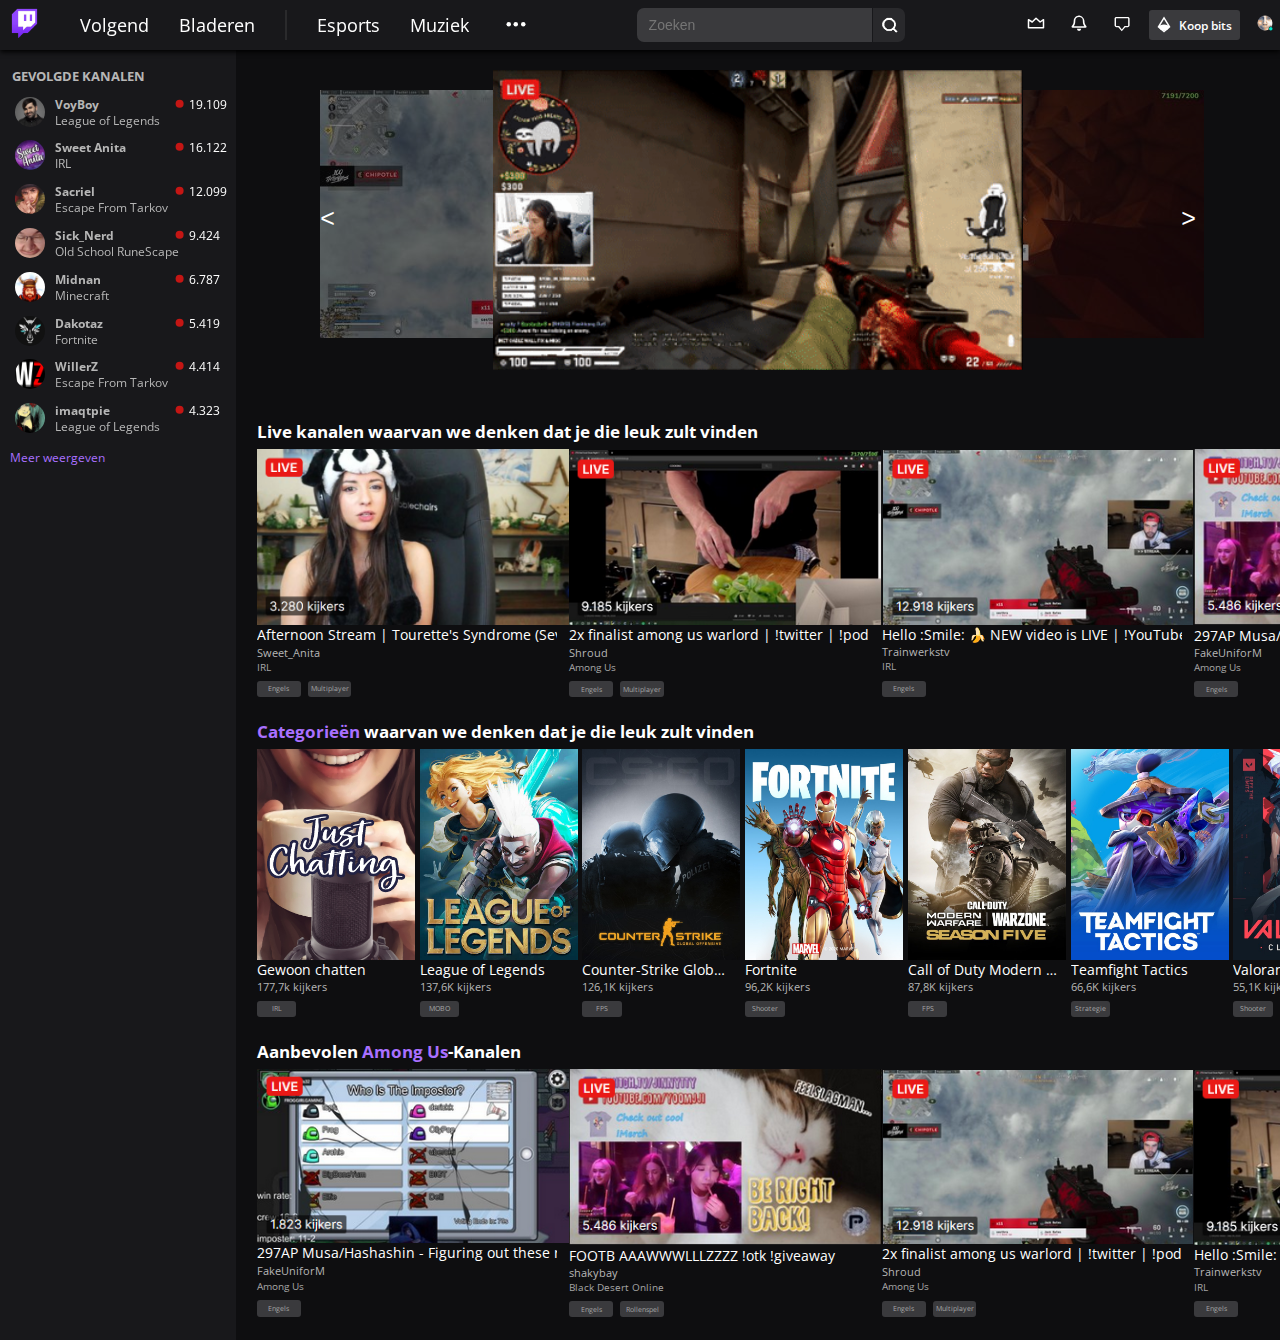
==== commit af35630e: "Add files via upload" ====
--- a/index.html
+++ b/index.html
@@ -189,43 +189,45 @@
       <li>
         <img src="images/Video1.PNG">
         <img src="images/Streamer2.png">
-        <p>Titel Livestream</p>
-        <p>Naam streamer</p>
-        <p>Game</p>
+        <p>Afternoon Stream | Tourette's Syndrome (Severe Coprolalia) | !discord !merch !social !charity</p>
+        <p>Sweet_Anita</p>
+        <p>IRL</p>
         <p>Engels</p>
         <p>Multiplayer</p>
       </li>
       <li>
         <img src="images/Video2.PNG">
         <img src="images/Streamer1.png">
-        <p>Titel Livestream</p>
-        <p>Naam streamer</p>
-        <p>Game</p>
-        <p>Taal</p>
+        <p>2x finalist among us warlord | !twitter | !podcast</p>
+        <p>Shroud</p>
+        <p>Among Us</p>
+        <p>Engels</p>
+        <p>Multiplayer</p>
       </li>
       <li>
         <img src="images/Video3.PNG">
         <img src="images/Streamer3.png">
-        <p>Titel Livestream</p>
-        <p>Naam streamer</p>
-        <p>Game</p>
-        <p>Taal</p>
+        <p>Hello :Smile: 🍌 NEW video is LIVE | !YouTube | !Gfuel | REFERRAL CODE = ABUC9GCCQ2</p>
+        <p>Trainwerkstv</p>
+        <p>IRL</p>
+        <p>Engels</p>
       </li>
       <li>
         <img src="images/Video4.PNG">
         <img src="images/Streamer3.png">
-        <p>Titel Livestream</p>
-        <p>Naam streamer</p>
-        <p>Game</p>
-        <p>Taal</p>
+        <p>297AP Musa/Hashashin - Figuring out these rotations 👀</p>
+        <p>FakeUniforM</p>
+        <p>Among Us</p>
+        <p>Engels</p>
       </li>
       <li>
         <img src="images/Video5.PNG">
         <img src="images/Streamer3.png">
-        <p>Titel Livestream</p>
-        <p>Naam streamer</p>
-        <p>Game</p>
-        <p>Taal</p>
+        <p>FOOTB AAAWWWLLLZZZZ !otk !giveaway</p>
+        <p>shakybay</p>
+        <p>Black Desert Online</p>
+        <p>Engels</p>
+        <p>Rollenspel</p>
       </li>
     </ul>
     </div>
@@ -236,85 +238,84 @@
     <ul class="categorie">
       <li>
       <img src="images/Categorieën/Just Chatting.jpg">
-      <p>Game</p>
+      <p>Gewoon chatten</p>
+      <p>177,7k kijkers</p>
+      <p>IRL</p>
+    </li>
+
+    <li>
+      <img src="images/Categorieën/League of Legends.jpg">
+      <p>League of Legends</p>
+      <p>137,6K kijkers</p>
+      <p>MOBO</p>
+    </li>
+
+    <li>
+      <img src="images/Categorieën/Counter-Strike Global Offensive.jpg">
+      <p>Counter-Strike Global Offensive</p>
+      <p>126,1K kijkers</p>
+      <p>FPS</p>
+    </li>
+
+    <li>
+      <img src="images/Categorieën/Fortnite.jpg">
+      <p>Fortnite</p>
+      <p>96,2K kijkers</p>
+      <p>Shooter</p>
+    </li>
+    <li>
+      <img src="images/Categorieën/Call of Duty Modern Warfare.jpg">
+      <p>Call of Duty Modern Warfare</p>
+      <p>87,8K kijkers</p>
+      <p>FPS</p>
+    </li>
+
+    <li>
+      <img src="images/Categorieën/Teamfight Tactics.jpg">
+      <p>Teamfight Tactics</p>
       <p>66,6K kijkers</p>
-      <p>IRL</p>
-    </li>
-
-    <li>
-      <img src="images/Categorieën/League of Legends.jpg">
-      <p>Game</p>
-      <p>66,6K kijkers</p>
-      <p>MOBO</p>
-      <p>Actie</p>
-    </li>
-
-    <li>
-      <img src="images/Categorieën/Counter-Strike Global Offensive.jpg">
-      <p>Game</p>
-      <p>66,6K kijkers</p>
-      <p>Tag</p>
-    </li>
-
-    <li>
-      <img src="images/Categorieën/Fortnite.jpg">
-      <p>Game</p>
-      <p>66,6K kijkers</p>
-      <p>Tag</p>
-    </li>
-    <li>
-      <img src="images/Categorieën/Call of Duty Modern Warfare.jpg">
-      <p>Game</p>
-      <p>66,6K kijkers</p>
-      <p>Tag</p>
-    </li>
-
-    <li>
-      <img src="images/Categorieën/Teamfight Tactics.jpg">
-      <p>Game</p>
-      <p>66,6K kijkers</p>
-      <p>Tag</p>
+      <p>Strategie</p>
     </li>
 
     <li>
       <img src="images/Categorieën/Valorant.jpg">
-      <p>Game</p>
-      <p>66,6K kijkers</p>
-      <p>Tag</p>
+      <p>Valorant</p>
+      <p>55,1K kijkers</p>
+      <p>Shooter</p>
     </li>
 
     <li>
       <img src="images/Categorieën/Hearthstone.png">
-      <p>Game</p>
-      <p>66,6K kijkers</p>
-      <p>Tag</p>
+      <p>HearthStone</p>
+      <p>24,6K kijkers</p>
+      <p>Kaartspel</p>
     </li>
     <li>
       <img src="images/Categorieën/Dota 2.jpg">
-      <p>Game</p>
-      <p>66,6K kijkers</p>
-      <p>Tag</p>
+      <p>Dota 2</p>
+      <p>12,3K kijkers</p>
+      <p>MOBA</p>
     </li>
 
     <li>
       <img src="images/Categorieën/Grand Theft Auto V.jpg">
-      <p>Game</p>
-      <p>66,6K kijkers</p>
-      <p>Tag</p>
+      <p>Grand Theft Auto Five</p>
+      <p>11,4K kijkers</p>
+      <p>Racegame</p>
     </li>
 
     <li>
       <img src="images/Categorieën/Among Us.jpg">
-      <p>Game</p>
-      <p>66,6K kijkers</p>
-      <p>Tag</p>
+      <p>Among Us</p>
+      <p>10,1K kijkers</p>
+      <p>Strategie</p>
     </li>
 
     <li>
       <img src="images/Categorieën/World of Warcraft.jpg">
-      <p>Game</p>
-      <p>66,6K kijkers</p>
-      <p>Tag</p>
+      <p>World of Warcraft</p>
+      <p>9,9K kijkers</p>
+      <p>RPG</p>
     </li>
   </ul>
     </div>
@@ -326,43 +327,45 @@
       <li>
         <img src="images/Video5.PNG">
         <img src="images/Streamer4.jpeg">
-        <p>Titel Livestream</p>
-        <p>Naam streamer</p>
-        <p>Game</p>
-        <p>Engels</p>
-        <p>Multiplayer</p>
+        <p>297AP Musa/Hashashin - Figuring out these rotations 👀</p>
+        <p>FakeUniforM</p>
+        <p>Among Us</p>
+        <p>Engels</p>
       </li>
       <li>
         <img src="images/Video4.PNG">
         <img src="images/Streamer5.jpeg">
-        <p>Titel Livestream</p>
-        <p>Naam streamer</p>
-        <p>Game</p>
-        <p>Taal</p>
+        <p>FOOTB AAAWWWLLLZZZZ !otk !giveaway</p>
+        <p>shakybay</p>
+        <p>Black Desert Online</p>
+        <p>Engels</p>
+        <p>Rollenspel</p>
       </li>
       <li>
         <img src="images/Video3.PNG">
         <img src="images/Streamer6.png">
-        <p>Titel Livestream</p>
-        <p>Naam streamer</p>
-        <p>Game</p>
-        <p>Taal</p>
+        <p>2x finalist among us warlord | !twitter | !podcast</p>
+        <p>Shroud</p>
+        <p>Among Us</p>
+        <p>Engels</p>
+        <p>Multiplayer</p>
       </li>
       <li>
         <img src="images/Video2.PNG">
         <img src="images/Streamer6.png">
-        <p>Titel Livestream</p>
-        <p>Naam streamer</p>
-        <p>Game</p>
-        <p>Taal</p>
+        <p>Hello :Smile: 🍌 NEW video is LIVE | !YouTube | !Gfuel | REFERRAL CODE = ABUC9GCCQ2</p>
+        <p>Trainwerkstv</p>
+        <p>IRL</p>
+        <p>Engels</p>
       </li>
       <li>
         <img src="images/Video1.PNG">
         <img src="images/Streamer6.png">
-        <p>Titel Livestream</p>
-        <p>Naam streamer</p>
-        <p>Game</p>
-        <p>Taal</p>
+        <p>Afternoon Stream | Tourette's Syndrome (Severe Coprolalia) | !discord !merch !social !charity</p>
+        <p>Sweet_Anita</p>
+        <p>IRL</p>
+        <p>Engels</p>
+        <p>Multiplayer</p>
       </li>
     </ul>
     </div>
--- a/styles/style.css
+++ b/styles/style.css
@@ -25,6 +25,14 @@
     color: white;
     font-size: 20px;
     margin: 0;
+    overflow: hidden;
+    white-space: nowrap;
+    text-overflow: ellipsis;
+    max-width: 215px;
+  }
+
+  .categorie li p:nth-child(2) {
+    max-width: 150px;
   }
 
   strong {
@@ -174,16 +182,17 @@
   }
 
   header form input {
+    position: absolute;
     font-size: 14px;
     height: 36px;
-    width: 17em;
     line-height: 2em;
     background-color: #3a3a3d;
     color: rgb(165, 165, 165);
     padding: 0 0.5em;
     margin-top: 7px;
     border-radius: 7px;
-    margin-left: 7%;
+    left: 32%;
+    width: 50%;
   }
 
   #search {
@@ -454,14 +463,22 @@
     color: white;
     margin: 0;
     font-size: 14px;
+    overflow: hidden;
+    white-space: nowrap;
+    text-overflow: ellipsis;
+    max-width: 320px;
+  }
+
+  .categorie li p:nth-child(2) {
+    max-width: 150px;
   }
 
   .video li p:nth-child(4),
   .categorie li p:nth-child(3) {
     font-family: "Open Sans", sans-serif;
-    color: white;
-    margin: 0;
-    font-size: 8px;
+    color: rgb(182, 182, 182);
+    margin: 0;
+    font-size: 11px;
   }
 
   .video li p:nth-child(n + 6):nth-child(-n + 7),
@@ -472,17 +489,23 @@
     background-color: #3a3a3d;
     padding: 0.5em;
     border-radius: 3px;
-    margin: 1em 0em 1em 2%;
+    margin: 1em 1em 1em 0em;
     text-align: center;
-    min-width: 20%;
-    max-width: 23%;
-    margin-right: 0;
+    max-width: 14%;
+  }
+
+  .video li p:nth-child(7) {
+    transform: translate(120%, -142%);
+  }
+
+  .categorie li p:nth-child(n + 4):nth-child(-n + 5) {
+    max-width: 25%;
   }
 
   p {
     font-family: "Open Sans", sans-serif;
     color: rgb(165, 165, 165);
-    font-size: 8px;
+    font-size: 10px;
     margin: 0;
   }
 
@@ -874,18 +897,26 @@
     color: white;
     margin: 0;
     font-size: 14px;
+    max-width: 300px;
+    overflow: hidden;
+    white-space: nowrap;
+    text-overflow: ellipsis;
+  }
+
+  .categorie li p:nth-child(2) {
+    max-width: 150px;
   }
 
   .video li p:nth-child(4),
   .categorie li p:nth-child(3) {
     font-family: "Open Sans", sans-serif;
-    color: white;
-    margin: 0;
-    font-size: 8px;
+    color: rgb(182, 182, 182);
+    margin: 0;
+    font-size: 11px;
   }
 
   .video li p:nth-child(n + 6):nth-child(-n + 7),
-  .categorie li p:nth-child(4) {
+  .categorie li p:nth-child(n + 4):nth-child(-n + 5) {
     font-family: "Open Sans", sans-serif;
     color: rgb(165, 165, 165);
     font-size: 7px;
@@ -894,13 +925,17 @@
     border-radius: 3px;
     margin: 1em 1em 1em 0em;
     text-align: center;
-    max-width: 17%;
+    max-width: 14%;
+  }
+
+  .categorie li p:nth-child(n + 4):nth-child(-n + 5) {
+    max-width: 25%;
   }
 
   p {
     font-family: "Open Sans", sans-serif;
     color: rgb(165, 165, 165);
-    font-size: 8px;
+    font-size: 10px;
     margin: 0;
   }
 
@@ -1167,12 +1202,9 @@
   .categorie {
     margin-left: 2%;
     display: flex;
-    overflow-x: auto;
     text-decoration: none;
     list-style: none;
     padding: 0;
-    -ms-overflow-style: none;
-    scrollbar-width: none;
   }
 
   .categorie::-webkit-scrollbar {
@@ -1184,8 +1216,12 @@
     flex-direction: column;
   }
 
+  .categorie li:nth-child(n + 11):nth-child(-n + 12) {
+    display: none;
+  }
+
   .categorie li + li {
-    margin-left: 2%;
+    margin-left: 0.3%;
   }
 
   .categorie img {
@@ -1353,7 +1389,8 @@
     width: 100%;
   }
 
-  .grid li img:hover {
+  .grid li img:hover,
+  .container img:hover {
     transform: translate(3%, -3%);
     transition-duration: 0.3s;
   }
